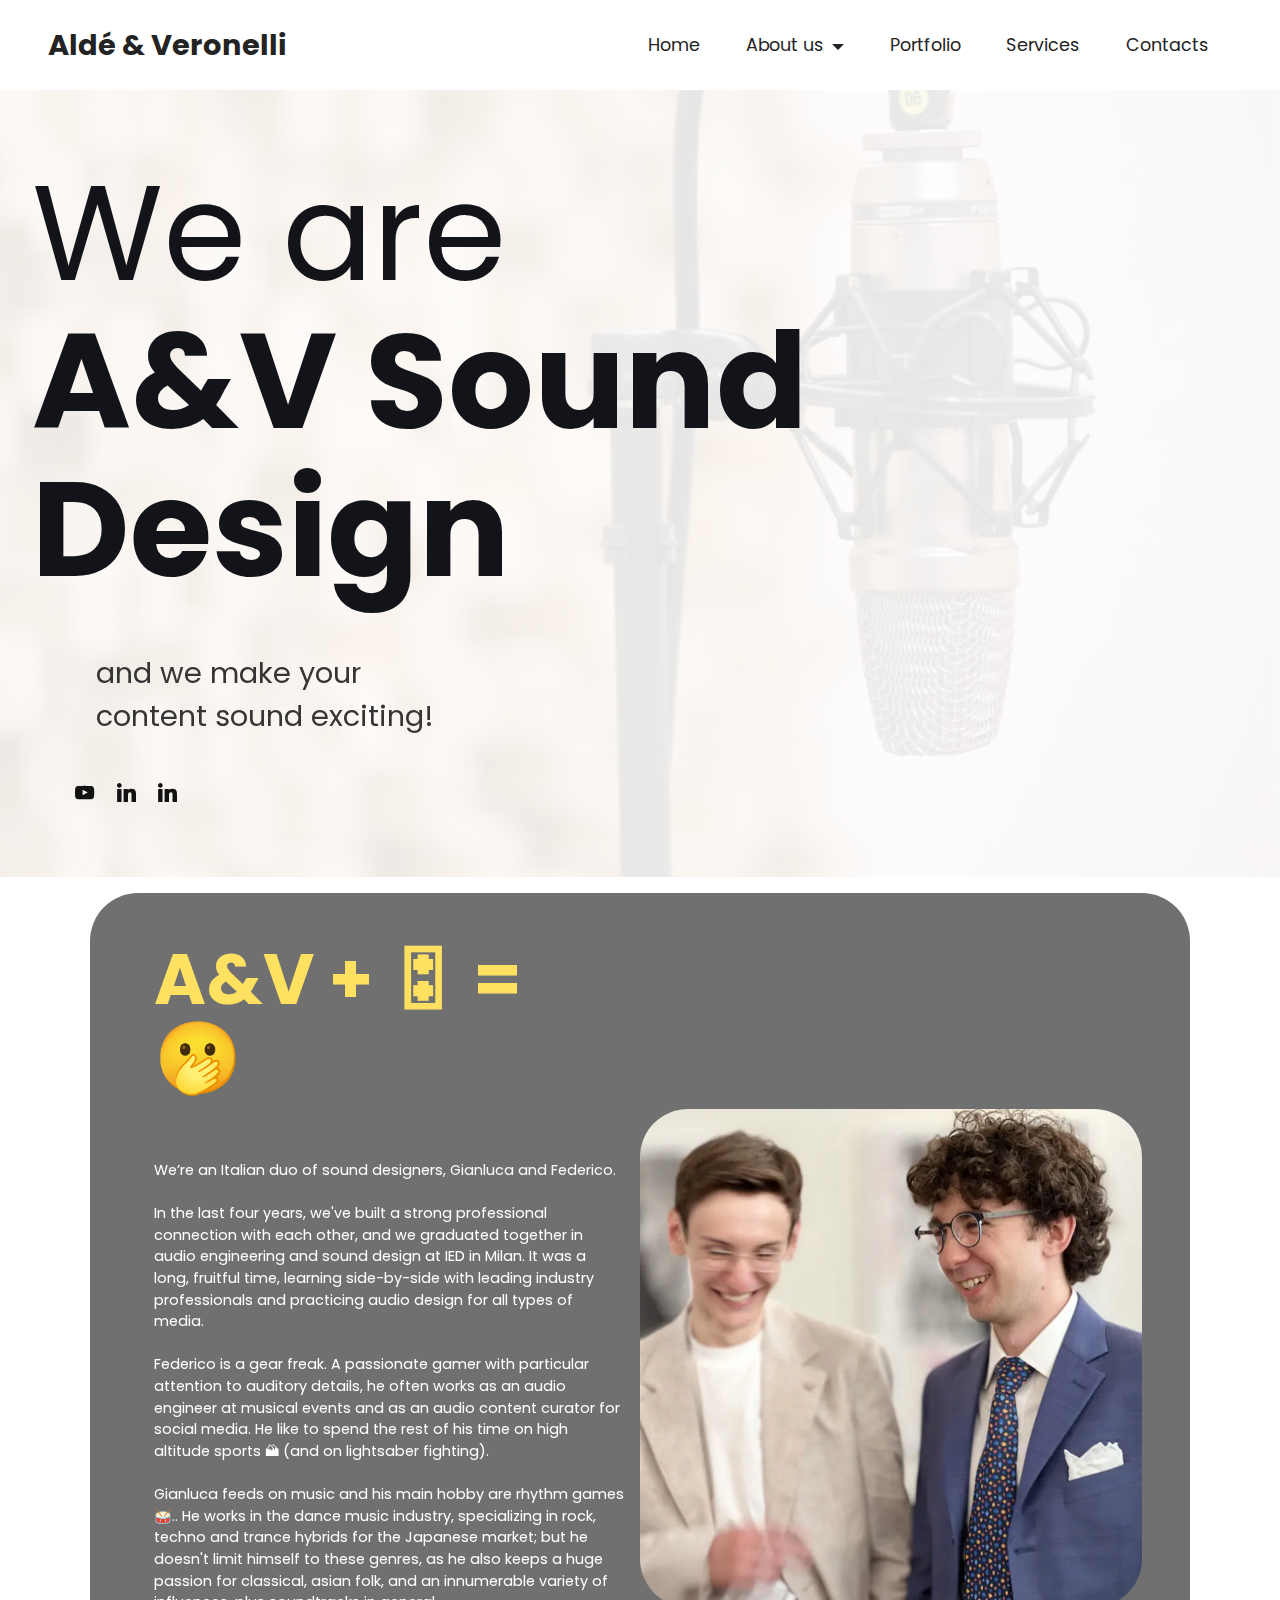
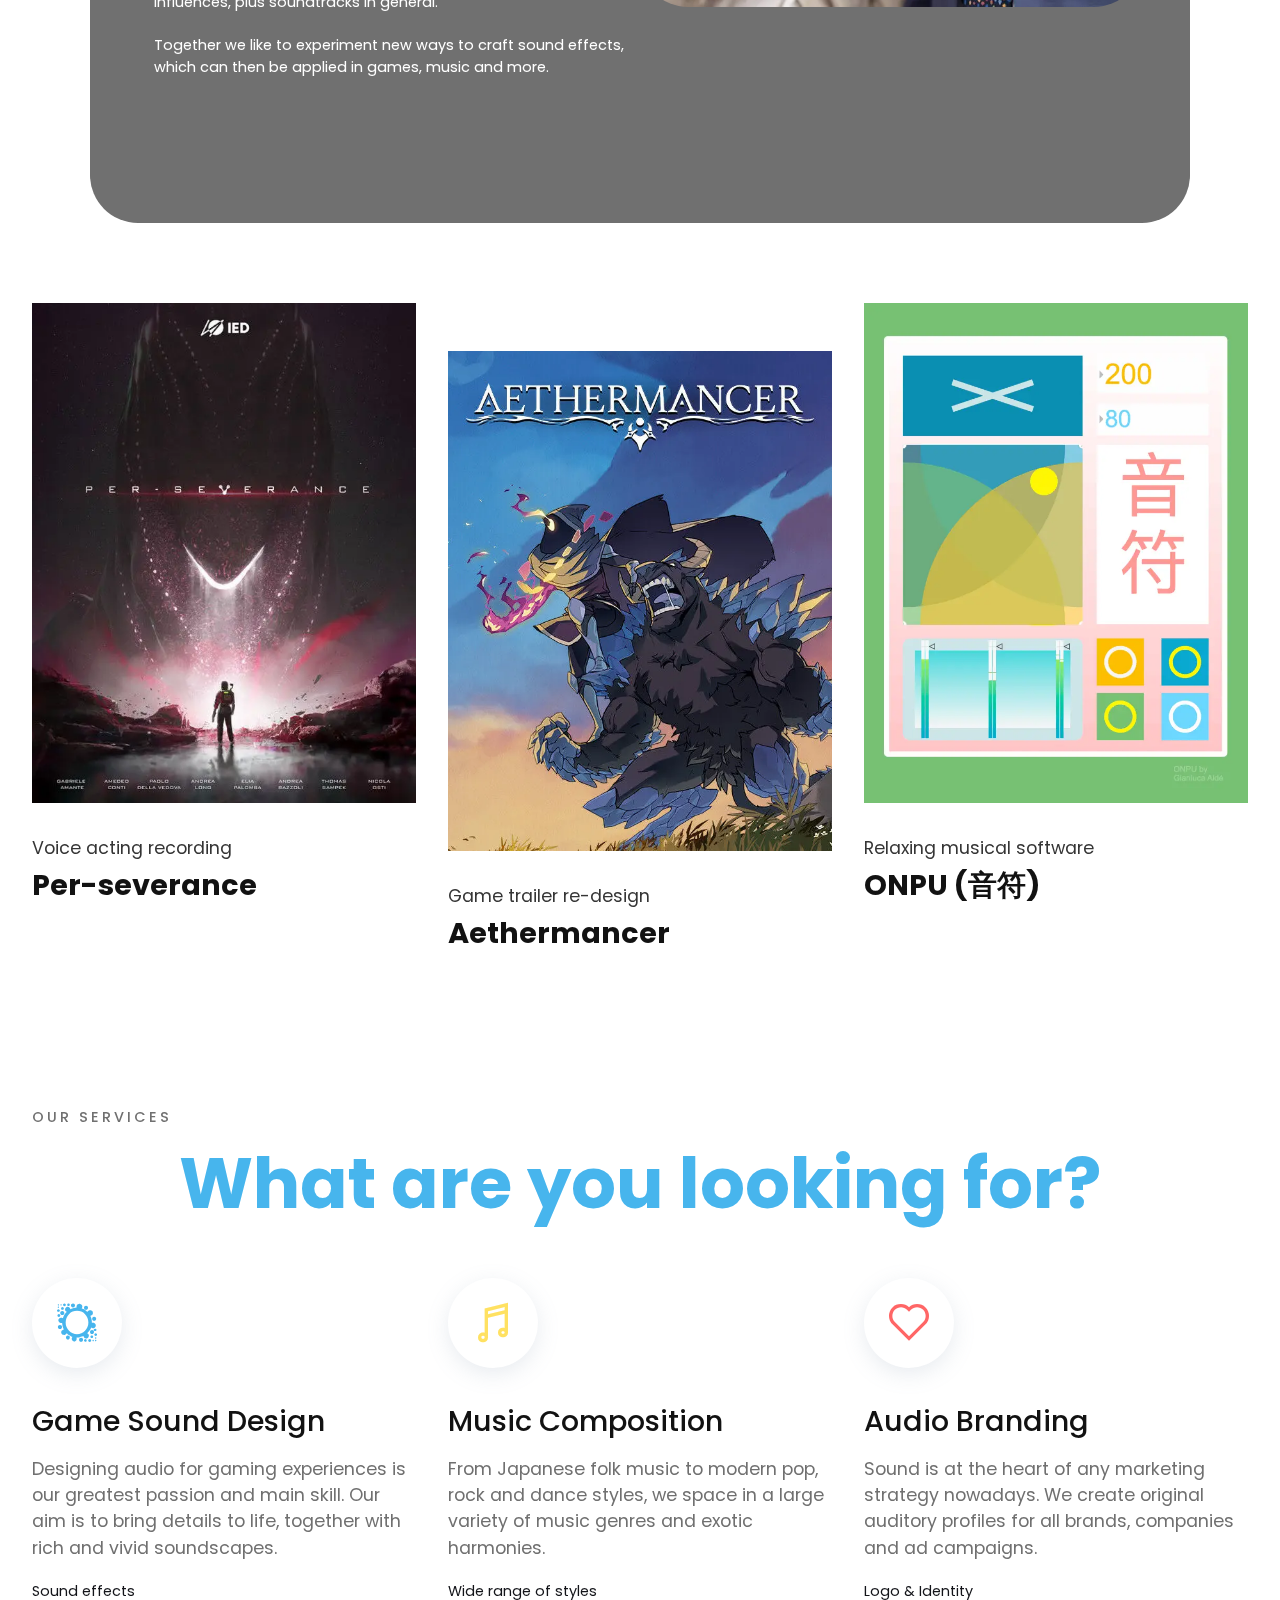
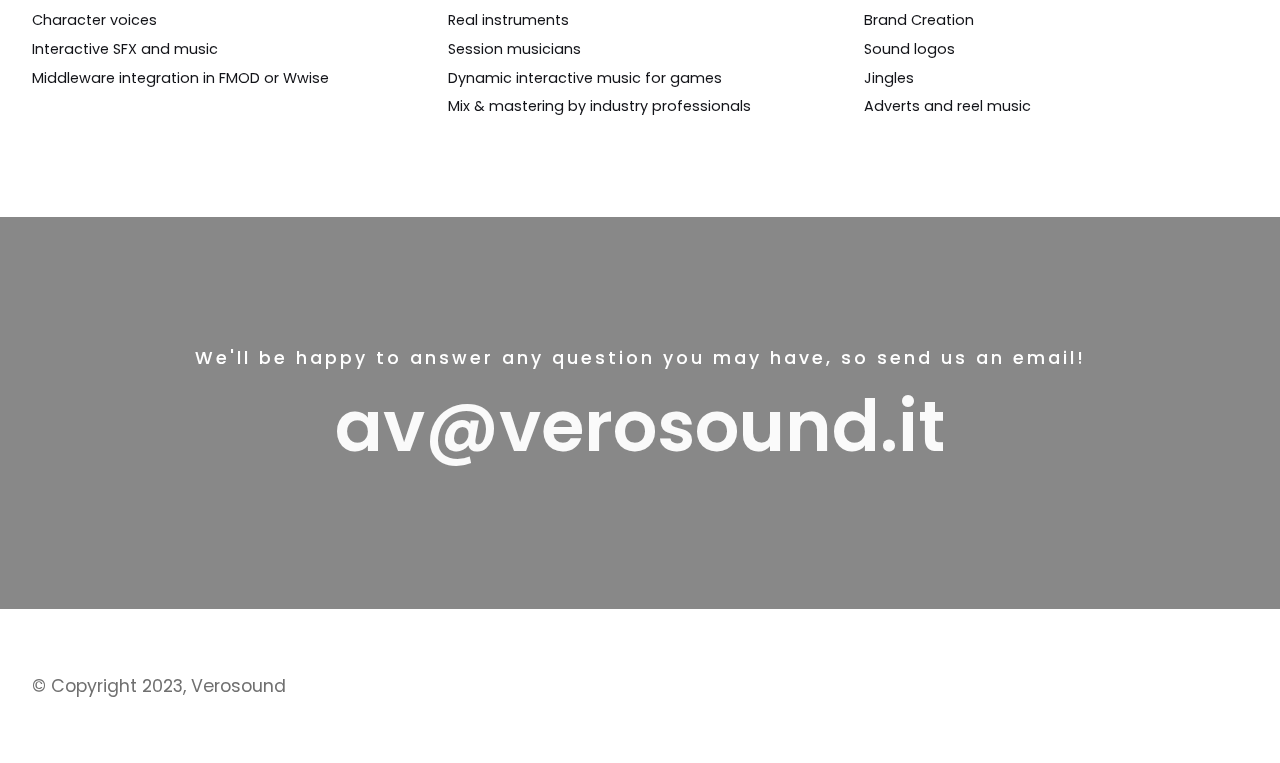
==== index.html @ 5ed1a270 "upd" ====
<!DOCTYPE html>
<html  >
<head>
  
  <meta charset="UTF-8">
  <meta http-equiv="X-UA-Compatible" content="IE=edge">
  
  <meta name="viewport" content="width=device-width, initial-scale=1, minimum-scale=1">
  <link rel="shortcut icon" href="assets/images/logo-128x128-1.png" type="image/x-icon">
  <meta name="description" content="">
  
  
  <title>Sound Design by Aldé & Veronelli</title>
  <link rel="stylesheet" href="assets/web/assets/mobirise-icons2/mobirise2.css">
  <link rel="stylesheet" href="assets/tether/tether.min.css">
  <link rel="stylesheet" href="assets/bootstrap/css/bootstrap.min.css">
  <link rel="stylesheet" href="assets/bootstrap/css/bootstrap-grid.min.css">
  <link rel="stylesheet" href="assets/bootstrap/css/bootstrap-reboot.min.css">
  <link rel="stylesheet" href="assets/popup-overlay-plugin/style.css">
  <link rel="stylesheet" href="assets/dropdown/css/style.css">
  <link rel="stylesheet" href="assets/socicon/css/styles.css">
  <link rel="stylesheet" href="assets/theme/css/style.css">
  <link rel="preload" href="https://fonts.googleapis.com/css?family=Poppins:100,100i,200,200i,300,300i,400,400i,500,500i,600,600i,700,700i,800,800i,900,900i&display=swap" as="style" onload="this.onload=null;this.rel='stylesheet'">
  <noscript><link rel="stylesheet" href="https://fonts.googleapis.com/css?family=Poppins:100,100i,200,200i,300,300i,400,400i,500,500i,600,600i,700,700i,800,800i,900,900i&display=swap"></noscript>
  <link rel="preload" as="style" href="assets/mobirise/css/mbr-additional.css"><link rel="stylesheet" href="assets/mobirise/css/mbr-additional.css" type="text/css">

  
  
  
</head>
<body>
  
  <section class="menu menu1 cid-s8WN7NjDdJ" once="menu" id="menu1-0">
    

    <nav class="navbar navbar-dropdown navbar-fixed-top navbar-expand-lg">
        <div class="container-fluid">
            <div class="navbar-brand">
                
                <span class="navbar-caption-wrap"><a class="navbar-caption text-black display-5" href="#">Aldé &amp; Veronelli</a></span>
            </div>
            <button class="navbar-toggler" type="button" data-toggle="collapse" data-target="#navbarSupportedContent" aria-controls="navbarNavAltMarkup" aria-expanded="false" aria-label="Toggle navigation">
                <div class="hamburger">
                    <span></span>
                    <span></span>
                    <span></span>
                    <span></span>
                </div>
            </button>
            <div class="collapse navbar-collapse" id="navbarSupportedContent">
                <ul class="navbar-nav nav-dropdown nav-right" data-app-modern-menu="true"><li class="nav-item"><a class="nav-link link text-black display-4" href="#" aria-expanded="false">
                            Home</a></li>
                    <li class="nav-item dropdown"><a class="nav-link link dropdown-toggle text-black display-4" href="#" aria-expanded="true" data-toggle="dropdown-submenu">About us</a><div class="dropdown-menu"><a class="dropdown-item text-black display-4" href="index.html#people02-2" aria-expanded="false">Presentation</a><a class="dropdown-item text-black display-4" href="page1.html#features03-f" aria-expanded="false" target="_blank">Curricula</a></div></li><li class="nav-item"><a class="nav-link link text-black display-4" href="index.html#features010-d">
                            Portfolio</a></li><li class="nav-item"><a class="nav-link link text-black display-4" href="index.html#features08-1" aria-expanded="false">Services</a></li>
                    
                    
                    
                    <li class="nav-item"><a class="nav-link link text-black display-4" href="index.html#contacts02-6">Contacts</a>
                    </li></ul>
                
                
            </div>
        </div>
    </nav>
</section>

<section class="header1 cid-s8WN8WYLOz mbr-parallax-background" id="header01-1">
    
    <div class="mbr-overlay" style="opacity: 0.9; background-color: rgb(255, 255, 255);"></div>
    <div class="align-center container">
        <div class="row">
            <div class="col-12 col-md-12 col-lg-12">
                
                <h1 class="mbr-section-title align-left mbr-fonts-style mb-5 display-1">We are<br><strong>A&amp;V Sound Design</strong></h1>
                <p class="mbr-text align-left mbr-fonts-style pb-5 display-5">and we make your content sound exciting!<br><br></p>
                
            </div>
        </div>
    </div>
    <div class="icons-wrapper">
        <div class="icon-wrapper">
            <a href="https://www.youtube.com/channel/UCeI9VwKmaohar0R004PnNmA" target="_blank"><span class="mbr-iconfont socicon-youtube socicon"></span></a>
        </div>
        <div class="icon-wrapper">
            <a href="https://www.linkedin.com/in/gianluca-ald%C3%A9-9b8070211/" target="_blank"><span class="mbr-iconfont socicon-linkedin socicon"></span></a>
        </div>
        <div class="icon-wrapper">
            <a href="https://www.linkedin.com/in/federico-veronelli-8460b1262" target="_blank"><span class="mbr-iconfont socicon-linkedin socicon"></span></a>
        </div>
        
        
    </div>
</section>

<section data-bs-version="5.1" class="beatm5 people2 cid-tQtPwz5YNm" id="people02-2">

    

    
    

    <div class="container">
        <div class="row justify-content-center">

            <div class="col-12 col-md-12 col-lg-6">
                <div class="text-wrapper align-left">
                    <h1 class="mbr-section-title mbr-fonts-style mb-5 pb-3 display-2"><strong>A&amp;V + 🎛 = 🫢&nbsp;</strong></h1>
                    <p class="mbr-text mbr-fonts-style pb-5 mb-5 display-7">We’re an Italian duo of sound designers, <a href="page1.html#features03-f" class="text-white" target="_blank" style="font-weight: normal;">Gianluca and Federico</a>.&nbsp;<br><br>In the last four years, we've built a strong professional connection with each other, and we graduated together in audio engineering and sound design at IED in Milan. It was a long, fruitful time, learning side-by-side with leading industry professionals and practicing audio design for all types of media.<br><br>Federico is a gear freak. A passionate gamer with particular attention to auditory details, he often works as an audio engineer at musical events and as an audio content curator for social media. He like to spend the rest of his time on&nbsp;high altitude sports 🏔 (and on lightsaber fighting).&nbsp;<br><br>Gianluca feeds on music and his main hobby are rhythm games 🥁.. He works in the dance music industry, specializing in rock, techno and trance hybrids for the Japanese market; but he doesn't limit himself to these genres, as he also keeps a huge passion for classical, asian folk, and an innumerable variety of influences, plus soundtracks in general.<br><br>Together we like to experiment new ways to craft sound effects, which can then be applied in games, music and more.</p>
                    
                </div>
            </div>
            <div class="col-12 col-md-12 col-lg-6 p-0 image-wrapper">
                <img class="w-100" src="assets/images/358e226b774f42e9-photo-full-1004x753.webp" alt="">
            </div>
        </div>
    </div>
</section>

<section class="features10 cid-s8XgpbhZNg" id="features010-d">
    

    
    <div class="container">
        <div class="row justify-content-center">
            <div class="col-sm-6 col-lg-4">
                <div class="card-wrap">
                    <div class="image-wrap">
                        <img src="assets/images/1694013536334-576x720.webp" alt="">
                    </div>
                    <div class="content-wrap">
                        <h5 class="mbr-section-title card-title mbr-fonts-style align-left display-4">Voice acting recording</h5>
                        <h6 class="mbr-role mbr-fonts-style align-left mb-2 display-5"><strong>Per-severance</strong></h6>
                        
                    </div>
                </div>
            </div>
            <div class="col-sm-6 col-lg-4">
                <div class="card-wrap card2">
                    <div class="image-wrap">
                        <a href="#" data-toggle="modal" data-bs-toggle="modal" data-target="#mbr-popup-0" data-bs-target="#mbr-popup-0"><img src="assets/images/aethermancer-8225-1678393805-600x900.webp" alt=""></a>
                    </div>
                    <div class="content-wrap">
                        <h5 class="mbr-section-title card-title mbr-fonts-style align-left display-4">
                            Game trailer re-design</h5>
                        <h6 class="mbr-role mbr-fonts-style align-left mb-2 display-5"><strong>Aethermancer</strong></h6>
                        
                    </div>
                </div>
            </div>
            <div class="col-sm-6 col-lg-4">
                <div class="card-wrap">
                    <div class="image-wrap">
                        <a href="#" data-toggle="modal" data-bs-toggle="modal" data-target="#mbr-popup-9" data-bs-target="#mbr-popup-9"><img src="assets/images/onpu-screenshot-739x956.webp" alt=""></a>
                    </div>
                    <div class="content-wrap">
                        <h5 class="mbr-section-title card-title mbr-fonts-style align-left display-4">
                            Relaxing musical software</h5>
                        <h6 class="mbr-role mbr-fonts-style align-left mb-2 display-5"><strong>ONPU (音符)</strong></h6>
                        
                    </div>
                </div>
            </div>
        </div>
    </div>
</section>

<div class="modal mbr-popup cid-tQpdlfU0ix fade" tabindex="-1" role="dialog" data-overlay-color="#000000" data-overlay-opacity="0.3" id="mbr-popup-0" aria-hidden="true">
        <div class="modal-dialog modal-lg modal-dialog-centered" role="document">
            <div class="modal-content">
                <div class="container position-static margin-center-pos">
                    <div class="modal-header pb-0">
                        <h5 class="modal-title mbr-fonts-style display-5">Aethermancer (game trailer)</h5>
                        <button type="button" class="close d-flex" data-dismiss="modal" data-bs-dismiss="modal" aria-label="Close">
                            <svg version="1.1" xmlns="http://www.w3.org/2000/svg" width="23" height="23" viewBox="0 0 23 23" fill="currentColor">
                                <path d="M13.4 12l10.3 10.3-1.4 1.4L12 13.4 1.7 23.7.3 22.3 10.6 12 .3 1.7 1.7.3 12 10.6 22.3.3l1.4 1.4L13.4 12z">
                                </path>
                            </svg>
                        </button>
                    </div>

                    <div class="modal-body">
                        <p class="mbr-text mbr-fonts-style display-7">
                            We re-designed the trailer's audio from zero.<br>All the sound effects you hear were created from scratch, by recording, synthesizing, and modeling them to get the most original and precise results.</p>

                        <div>
                            
                            <div class="video-block mbr-figure"><iframe class="mbr-embedded-video" src="https://www.youtube.com/embed/gEHplHhUi0Q?rel=0&amp;amp;&amp;showinfo=0&amp;autoplay=0&amp;loop=0" width="1280" height="720" frameborder="0" allowfullscreen></iframe></div>

                            
                        </div>
                    </div>

                    
                </div>
            </div>
        </div>
    </div>

<div class="modal mbr-popup cid-tRrINYaiI6 fade" tabindex="-1" role="dialog" data-overlay-color="#000000" data-overlay-opacity="0.8" id="mbr-popup-9" aria-hidden="true">
        <div class="modal-dialog modal-lg modal-dialog-centered" role="document">
            <div class="modal-content">
                <div class="container position-static margin-center-pos">
                    <div class="modal-header pb-0">
                        <h5 class="modal-title mbr-fonts-style display-5">ONPU</h5>
                        <button type="button" class="close d-flex" data-dismiss="modal" data-bs-dismiss="modal" aria-label="Close">
                            <svg version="1.1" xmlns="http://www.w3.org/2000/svg" width="23" height="23" viewBox="0 0 23 23" fill="currentColor">
                                <path d="M13.4 12l10.3 10.3-1.4 1.4L12 13.4 1.7 23.7.3 22.3 10.6 12 .3 1.7 1.7.3 12 10.6 22.3.3l1.4 1.4L13.4 12z">
                                </path>
                            </svg>
                        </button>
                    </div>

                    <div class="modal-body">
                        <p class="mbr-text mbr-fonts-style display-7">
                            A source of endless relaxation, which we designed in Max MSP.<br>The video gives you a short presentation of it.</p>

                        <div>
                            
                            <div class="video-block mbr-figure"><iframe class="mbr-embedded-video" src="https://www.youtube.com/embed/bjca8TzsRjs?rel=0&amp;amp;&amp;showinfo=0&amp;autoplay=0&amp;loop=0" width="1280" height="720" frameborder="0" allowfullscreen></iframe></div>

                            
                        </div>
                    </div>

                    
                </div>
            </div>
        </div>
    </div>

<section class="features8 cid-tQpmxONUe0" id="features08-1">
    
    


    
    <div class="container">
        <div class="row justify-content-center">
            <div class="col-12 pb-5">
                <h5 class="mbr-section-subtitle mbr-fonts-style align-left mb-3 display-7">OUR SERVICES</h5>

                <h3 class="mbr-section-title mbr-fonts-style align-left display-2"><strong>What are you looking for?</strong></h3>

            </div>
            <div class="card col-12 col-md-6 col-lg-4 md-pb">
                <div class="card-wrapper">
                    <div class="card-box align-left">
                        <div class="icon-wrap">
                            <span class="mbr-iconfont socicon-gamewisp socicon" style="color: rgb(71, 181, 237); fill: rgb(71, 181, 237);"></span>
                        </div>
                        <h5 class="card-title mbr-semibold mbr-fonts-style display-5">Game Sound Design</h5>
                        <p class="card-text mbr-fonts-style display-4">Designing audio for gaming experiences is our greatest passion and main skill. Our aim is to bring details to life, together with rich and vivid soundscapes.<br></p>

                        <p class="list mbr-fonts-style display-7">Sound effects<br>Character voices<br>Interactive SFX and music<br>Middleware integration in FMOD or Wwise<br><br></p>

                    </div>
                </div>
            </div>
            <div class="card col-12 col-md-6 col-lg-4 md-pb">
                <div class="card-wrapper">
                    <div class="card-box align-left">
                        <div class="icon-wrap">
                            <span class="mbr-iconfont mobi-mbri-music mobi-mbri" style="color: rgb(255, 225, 97); fill: rgb(255, 225, 97);"></span>
                        </div>
                        <h5 class="card-title mbr-semibold mbr-fonts-style display-5">Music Composition</h5>
                        <p class="card-text mbr-fonts-style display-4">From Japanese folk music to modern pop, rock and dance styles, we space in a large variety of music genres and exotic harmonies.</p>

                        <p class="list mbr-fonts-style display-7">Wide range of styles<br>Real instruments<br>Session musicians<br>Dynamic interactive music for games<br>Mix &amp; mastering by industry professionals</p>

                    </div>
                </div>
            </div>
            <div class="card col-12 col-md-6 col-lg-4 md-pb">
                <div class="card-wrapper">
                    <div class="card-box align-left">
                        <div class="icon-wrap">
                            <span class="mbr-iconfont mobi-mbri-hearth mobi-mbri" style="color: rgb(255, 102, 102); fill: rgb(255, 102, 102);"></span>
                        </div>
                        <h5 class="card-title mbr-semibold mbr-fonts-style display-5">Audio Branding</h5>
                        <p class="card-text mbr-fonts-style display-4">Sound is at the heart of any marketing strategy nowadays. We create original auditory profiles for all brands, companies and ad campaigns.</p>

                        <p class="list mbr-fonts-style display-7">Logo &amp; Identity
                            <br>Brand Creation
                            <br>Sound logos<br>Jingles<br>Adverts and reel music</p>

                    </div>
                </div>
            </div>

        </div>
    </div>
</section>

<section class="contacts1 cid-tRUOq4QtuZ mbr-parallax-background" id="contacts01-i">
    
    

    <div class="mbr-overlay" style="opacity: 0.5; background-color: rgb(18, 18, 18);"></div>
    <div class="align-center container">
        <div class="row justify-content-center">
            <div class="col-12 col-md-12 col-lg-10">
                <h2 class="mbr-section-subtitle align-left mbr-fonts-style mb-3 display-4">We'll be happy to answer any question you may have, so send us an email!</h2>
                <h1 class="mbr-section-title align-left mbr-fonts-style mb-4 display-2"><strong><a href="mailto:av@verosound.it" class="text-white">av@verosound.it</a></strong></h1>
                
                
            </div>
        </div>
    </div>
</section>

<section class="footer1 cid-s8XeTELmcE" once="footers" id="footer02-9">
    
    
    <div class="container">
        <div class="media-container-row align-center mbr-white">
            <div class="row row-copirayt">
                <p class="mbr-text mb-0 mbr-fonts-style mbr-white align-left display-4">
                    © Copyright 2023, Verosound</p>
            </div>
        </div>
    </div>
</section>


<script src="assets/web/assets/jquery/jquery.min.js"></script>
  <script src="assets/popper/popper.min.js"></script>
  <script src="assets/tether/tether.min.js"></script>
  <script src="assets/bootstrap/js/bootstrap.min.js"></script>
  <script src="assets/smoothscroll/smooth-scroll.js"></script>
  <script src="assets/dropdown/js/nav-dropdown.js"></script>
  <script src="assets/dropdown/js/navbar-dropdown.js"></script>
  <script src="assets/touchswipe/jquery.touch-swipe.min.js"></script>
  <script src="assets/parallax/jarallax.min.js"></script>
  <script src="assets/popup-plugin/script.js"></script>
  <script src="assets/popup-video-plugin/script.js"></script>
  <script src="assets/popup-overlay-plugin/script.js"></script>
  <script src="assets/theme/js/script.js"></script>
  <script src="assets/formoid/formoid.min.js"></script>
  
  
  
</body>
</html>
---- assets/web/assets/mobirise-icons2/mobirise2.css ----
@font-face {
  font-family: 'Moririse2';
  font-display: swap;
  src:  url('mobirise2.eot?f2bix4');
  src:  url('mobirise2.eot?f2bix4#iefix') format('embedded-opentype'),
    url('mobirise2.ttf?f2bix4') format('truetype'),
    url('mobirise2.woff?f2bix4') format('woff'),
    url('mobirise2.svg?f2bix4#mobirise2') format('svg');
  font-weight: normal;
  font-style: normal;
}

[class^="mobi-"], [class*=" mobi-"] {
  /* use !important to prevent issues with browser extensions that change fonts */
  font-family: 'Moririse2' !important;
  speak: none;
  font-style: normal;
  font-weight: normal;
  font-variant: normal;
  text-transform: none;
  line-height: 1;

  /* Better Font Rendering =========== */
  -webkit-font-smoothing: antialiased;
  -moz-osx-font-smoothing: grayscale;
}

.mobi-mbri-add-submenu:before {
  content: "\e900";
}
.mobi-mbri-alert:before {
  content: "\e901";
}
.mobi-mbri-align-center:before {
  content: "\e902";
}
.mobi-mbri-align-justify:before {
  content: "\e903";
}
.mobi-mbri-align-left:before {
  content: "\e904";
}
.mobi-mbri-align-right:before {
  content: "\e905";
}
.mobi-mbri-android:before {
  content: "\e906";
}
.mobi-mbri-apple:before {
  content: "\e907";
}
.mobi-mbri-arrow-down:before {
  content: "\e908";
}
.mobi-mbri-arrow-next:before {
  content: "\e909";
}
.mobi-mbri-arrow-prev:before {
  content: "\e90a";
}
.mobi-mbri-arrow-up:before {
  content: "\e90b";
}
.mobi-mbri-bold:before {
  content: "\e90c";
}
.mobi-mbri-bookmark:before {
  content: "\e90d";
}
.mobi-mbri-bootstrap:before {
  content: "\e90e";
}
.mobi-mbri-briefcase:before {
  content: "\e90f";
}
.mobi-mbri-browse:before {
  content: "\e910";
}
.mobi-mbri-bulleted-list:before {
  content: "\e911";
}
.mobi-mbri-calendar:before {
  content: "\e912";
}
.mobi-mbri-camera:before {
  content: "\e913";
}
.mobi-mbri-cart-add:before {
  content: "\e914";
}
.mobi-mbri-cart-full:before {
  content: "\e915";
}
.mobi-mbri-cash:before {
  content: "\e916";
}
.mobi-mbri-change-style:before {
  content: "\e917";
}
.mobi-mbri-chat:before {
  content: "\e918";
}
.mobi-mbri-clock:before {
  content: "\e919";
}
.mobi-mbri-close:before {
  content: "\e91a";
}
.mobi-mbri-cloud:before {
  content: "\e91b";
}
.mobi-mbri-code:before {
  content: "\e91c";
}
.mobi-mbri-contact-form:before {
  content: "\e91d";
}
.mobi-mbri-credit-card:before {
  content: "\e91e";
}
.mobi-mbri-cursor-click:before {
  content: "\e91f";
}
.mobi-mbri-cust-feedback:before {
  content: "\e920";
}
.mobi-mbri-database:before {
  content: "\e921";
}
.mobi-mbri-delivery:before {
  content: "\e922";
}
.mobi-mbri-desktop:before {
  content: "\e923";
}
.mobi-mbri-devices:before {
  content: "\e924";
}
.mobi-mbri-down:before {
  content: "\e925";
}
.mobi-mbri-download-2:before {
  content: "\e926";
}
.mobi-mbri-download:before {
  content: "\e927";
}
.mobi-mbri-drag-n-drop-2:before {
  content: "\e928";
}
.mobi-mbri-drag-n-drop:before {
  content: "\e929";
}
.mobi-mbri-edit-2:before {
  content: "\e92a";
}
.mobi-mbri-edit:before {
  content: "\e92b";
}
.mobi-mbri-error:before {
  content: "\e92c";
}
.mobi-mbri-extension:before {
  content: "\e92d";
}
.mobi-mbri-features:before {
  content: "\e92e";
}
.mobi-mbri-file:before {
  content: "\e92f";
}
.mobi-mbri-flag:before {
  content: "\e930";
}
.mobi-mbri-folder:before {
  content: "\e931";
}
.mobi-mbri-gift:before {
  content: "\e932";
}
.mobi-mbri-github:before {
  content: "\e933";
}
.mobi-mbri-globe-2:before {
  content: "\e934";
}
.mobi-mbri-globe:before {
  content: "\e935";
}
.mobi-mbri-growing-chart:before {
  content: "\e936";
}
.mobi-mbri-hearth:before {
  content: "\e937";
}
.mobi-mbri-help:before {
  content: "\e938";
}
.mobi-mbri-home:before {
  content: "\e939";
}
.mobi-mbri-hot-cup:before {
  content: "\e93a";
}
.mobi-mbri-idea:before {
  content: "\e93b";
}
.mobi-mbri-image-gallery:before {
  content: "\e93c";
}
.mobi-mbri-image-slider:before {
  content: "\e93d";
}
.mobi-mbri-info:before {
  content: "\e93e";
}
.mobi-mbri-italic:before {
  content: "\e93f";
}
.mobi-mbri-key:before {
  content: "\e940";
}
.mobi-mbri-laptop:before {
  content: "\e941";
}
.mobi-mbri-layers:before {
  content: "\e942";
}
.mobi-mbri-left-right:before {
  content: "\e943";
}
.mobi-mbri-left:before {
  content: "\e944";
}
.mobi-mbri-letter:before {
  content: "\e945";
}
.mobi-mbri-like:before {
  content: "\e946";
}
.mobi-mbri-link:before {
  content: "\e947";
}
.mobi-mbri-lock:before {
  content: "\e948";
}
.mobi-mbri-login:before {
  content: "\e949";
}
.mobi-mbri-logout:before {
  content: "\e94a";
}
.mobi-mbri-magic-stick:before {
  content: "\e94b";
}
.mobi-mbri-map-pin:before {
  content: "\e94c";
}
.mobi-mbri-menu:before {
  content: "\e94d";
}
.mobi-mbri-mobile-2:before {
  content: "\e94e";
}
.mobi-mbri-mobile-horizontal:before {
  content: "\e94f";
}
.mobi-mbri-mobile:before {
  content: "\e950";
}
.mobi-mbri-mobirise:before {
  content: "\e951";
}
.mobi-mbri-more-horizontal:before {
  content: "\e952";
}
.mobi-mbri-more-vertical:before {
  content: "\e953";
}
.mobi-mbri-music:before {
  content: "\e954";
}
.mobi-mbri-new-file:before {
  content: "\e955";
}
.mobi-mbri-numbered-list:before {
  content: "\e956";
}
.mobi-mbri-opened-folder:before {
  content: "\e957";
}
.mobi-mbri-pages:before {
  content: "\e958";
}
.mobi-mbri-paper-plane:before {
  content: "\e959";
}
.mobi-mbri-paperclip:before {
  content: "\e95a";
}
.mobi-mbri-phone:before {
  content: "\e95b";
}
.mobi-mbri-photo:before {
  content: "\e95c";
}
.mobi-mbri-photos:before {
  content: "\e95d";
}
.mobi-mbri-pin:before {
  content: "\e95e";
}
.mobi-mbri-play:before {
  content: "\e95f";
}
.mobi-mbri-plus:before {
  content: "\e960";
}
.mobi-mbri-preview:before {
  content: "\e961";
}
.mobi-mbri-print:before {
  content: "\e962";
}
.mobi-mbri-protect:before {
  content: "\e963";
}
.mobi-mbri-question:before {
  content: "\e964";
}
.mobi-mbri-quote-left:before {
  content: "\e965";
}
.mobi-mbri-quote-right:before {
  content: "\e966";
}
.mobi-mbri-redo:before {
  content: "\e967";
}
.mobi-mbri-refresh:before {
  content: "\e968";
}
.mobi-mbri-responsive-2:before {
  content: "\e969";
}
.mobi-mbri-responsive:before {
  content: "\e96a";
}
.mobi-mbri-right:before {
  content: "\e96b";
}
.mobi-mbri-rocket:before {
  content: "\e96c";
}
.mobi-mbri-sad-face:before {
  content: "\e96d";
}
.mobi-mbri-sale:before {
  content: "\e96e";
}
.mobi-mbri-save:before {
  content: "\e96f";
}
.mobi-mbri-search:before {
  content: "\e970";
}
.mobi-mbri-setting-2:before {
  content: "\e971";
}
.mobi-mbri-setting-3:before {
  content: "\e972";
}
.mobi-mbri-setting:before {
  content: "\e973";
}
.mobi-mbri-share:before {
  content: "\e974";
}
.mobi-mbri-shopping-bag:before {
  content: "\e975";
}
.mobi-mbri-shopping-basket:before {
  content: "\e976";
}
.mobi-mbri-shopping-cart:before {
  content: "\e977";
}
.mobi-mbri-sites:before {
  content: "\e978";
}
.mobi-mbri-smile-face:before {
  content: "\e979";
}
.mobi-mbri-speed:before {
  content: "\e97a";
}
.mobi-mbri-star:before {
  content: "\e97b";
}
.mobi-mbri-success:before {
  content: "\e97c";
}
.mobi-mbri-sun:before {
  content: "\e97d";
}
.mobi-mbri-sun2:before {
  content: "\e97e";
}
.mobi-mbri-tablet-vertical:before {
  content: "\e97f";
}
.mobi-mbri-tablet:before {
  content: "\e980";
}
.mobi-mbri-target:before {
  content: "\e981";
}
.mobi-mbri-timer:before {
  content: "\e982";
}
.mobi-mbri-to-ftp:before {
  content: "\e983";
}
.mobi-mbri-to-local-drive:before {
  content: "\e984";
}
.mobi-mbri-touch-swipe:before {
  content: "\e985";
}
.mobi-mbri-touch:before {
  content: "\e986";
}
.mobi-mbri-trash:before {
  content: "\e987";
}
.mobi-mbri-underline:before {
  content: "\e988";
}
.mobi-mbri-undo:before {
  content: "\e989";
}
.mobi-mbri-unlink:before {
  content: "\e98a";
}
.mobi-mbri-unlock:before {
  content: "\e98b";
}
.mobi-mbri-up-down:before {
  content: "\e98c";
}
.mobi-mbri-up:before {
  content: "\e98d";
}
.mobi-mbri-update:before {
  content: "\e98e";
}
.mobi-mbri-upload-2:before {
  content: "\e98f";
}
.mobi-mbri-upload:before {
  content: "\e990";
}
.mobi-mbri-user-2:before {
  content: "\e991";
}
.mobi-mbri-user:before {
  content: "\e992";
}
.mobi-mbri-users:before {
  content: "\e993";
}
.mobi-mbri-video-play:before {
  content: "\e994";
}
.mobi-mbri-video:before {
  content: "\e995";
}
.mobi-mbri-watch:before {
  content: "\e996";
}
.mobi-mbri-website-theme-2:before {
  content: "\e997";
}
.mobi-mbri-website-theme:before {
  content: "\e998";
}
.mobi-mbri-wifi:before {
  content: "\e999";
}
.mobi-mbri-windows:before {
  content: "\e99a";
}
.mobi-mbri-zoom-in:before {
  content: "\e99b";
}
.mobi-mbri-zoom-out:before {
  content: "\e99c";
}
---- assets/popup-overlay-plugin/style.css ----
html.is-builder .modal-backdrop.show {
    display: none !important;
}
---- assets/dropdown/css/style.css ----
.navbar-dropdown {
  left: 0;
  padding: 0;
  position: absolute;
  right: 0;
  top: 0;
  transition: all 0.45s ease;
  z-index: 1030;
  background: #282828; }
  .navbar-dropdown .navbar-logo {
    margin-right: 0.8rem;
    transition: margin 0.3s ease-in-out;
    vertical-align: middle; }
    .navbar-dropdown .navbar-logo img {
      height: 3.125rem;
      transition: all 0.3s ease-in-out; }
    .navbar-dropdown .navbar-logo.mbr-iconfont {
      font-size: 3.125rem;
      line-height: 3.125rem; }
  .navbar-dropdown .navbar-caption {
    font-weight: 700;
    white-space: normal;
    vertical-align: -4px;
    line-height: 3.125rem !important; }
    .navbar-dropdown .navbar-caption, .navbar-dropdown .navbar-caption:hover {
      color: inherit;
      text-decoration: none; }
  .navbar-dropdown .mbr-iconfont + .navbar-caption {
    vertical-align: -1px; }
  .navbar-dropdown.navbar-fixed-top {
    position: fixed; }
  .navbar-dropdown .navbar-brand span {
    vertical-align: -4px; }
  .navbar-dropdown.bg-color.transparent {
    background: none; }
  .navbar-dropdown.navbar-short .navbar-brand {
    padding: 0.625rem 0; }
    .navbar-dropdown.navbar-short .navbar-brand span {
      vertical-align: -1px; }
  .navbar-dropdown.navbar-short .navbar-caption {
    line-height: 2.375rem !important;
    vertical-align: -2px; }
  .navbar-dropdown.navbar-short .navbar-logo {
    margin-right: 0.5rem; }
    .navbar-dropdown.navbar-short .navbar-logo img {
      height: 2.375rem; }
    .navbar-dropdown.navbar-short .navbar-logo.mbr-iconfont {
      font-size: 2.375rem;
      line-height: 2.375rem; }
  .navbar-dropdown.navbar-short .mbr-table-cell {
    height: 3.625rem; }
  .navbar-dropdown .navbar-close {
    left: 0.6875rem;
    position: fixed;
    top: 0.75rem;
    z-index: 1000; }
  .navbar-dropdown .hamburger-icon {
    content: "";
    display: inline-block;
    vertical-align: middle;
    width: 16px;
    -webkit-box-shadow: 0 -6px 0 1px #282828,0 0 0 1px #282828,0 6px 0 1px #282828;
    -moz-box-shadow: 0 -6px 0 1px #282828,0 0 0 1px #282828,0 6px 0 1px #282828;
    box-shadow: 0 -6px 0 1px #282828,0 0 0 1px #282828,0 6px 0 1px #282828; }

.dropdown-menu .dropdown-toggle[data-toggle="dropdown-submenu"]::after {
  border-bottom: 0.35em solid transparent;
  border-left: 0.35em solid;
  border-right: 0;
  border-top: 0.35em solid transparent;
  margin-left: 0.3rem; }

.dropdown-menu .dropdown-item:focus {
  outline: 0; }

.nav-dropdown {
  font-size: 0.75rem;
  font-weight: 500;
  height: auto !important; }
  .nav-dropdown .nav-btn {
    padding-left: 1rem; }
  .nav-dropdown .link {
    margin: .667em 1.667em;
    font-weight: 500;
    padding: 0;
    transition: color .2s ease-in-out; }
    .nav-dropdown .link.dropdown-toggle {
      margin-right: 2.583em; }
      .nav-dropdown .link.dropdown-toggle::after {
        margin-left: .25rem;
        border-top: 0.35em solid;
        border-right: 0.35em solid transparent;
        border-left: 0.35em solid transparent;
        border-bottom: 0; }
      .nav-dropdown .link.dropdown-toggle[aria-expanded="true"] {
        margin: 0;
        padding: 0.667em 3.263em  0.667em 1.667em; }
  .nav-dropdown .link::after,
  .nav-dropdown .dropdown-item::after {
    color: inherit; }
  .nav-dropdown .btn {
    font-size: 0.75rem;
    font-weight: 700;
    letter-spacing: 0;
    margin-bottom: 0;
    padding-left: 1.25rem;
    padding-right: 1.25rem; }
  .nav-dropdown .dropdown-menu {
    border-radius: 0;
    border: 0;
    left: 0;
    margin: 0;
    padding-bottom: 1.25rem;
    padding-top: 1.25rem;
    position: relative; }
  .nav-dropdown .dropdown-submenu {
    margin-left: 0.125rem;
    top: 0; }
  .nav-dropdown .dropdown-item {
    font-weight: 500;
    line-height: 2;
    padding: 0.3846em 4.615em 0.3846em 1.5385em;
    position: relative;
    transition: color .2s ease-in-out, background-color .2s ease-in-out; }
    .nav-dropdown .dropdown-item::after {
      margin-top: -0.3077em;
      position: absolute;
      right: 1.1538em;
      top: 50%; }
    .nav-dropdown .dropdown-item:focus, .nav-dropdown .dropdown-item:hover {
      background: none; }

@media (max-width: 767px) {
  .nav-dropdown.navbar-toggleable-sm {
    bottom: 0;
    display: none;
    left: 0;
    overflow-x: hidden;
    position: fixed;
    top: 0;
    transform: translateX(-100%);
    -ms-transform: translateX(-100%);
    -webkit-transform: translateX(-100%);
    width: 18.75rem;
    z-index: 999; } }
.nav-dropdown.navbar-toggleable-xl {
  bottom: 0;
  display: none;
  left: 0;
  overflow-x: hidden;
  position: fixed;
  top: 0;
  transform: translateX(-100%);
  -ms-transform: translateX(-100%);
  -webkit-transform: translateX(-100%);
  width: 18.75rem;
  z-index: 999; }

.nav-dropdown-sm {
  display: block !important;
  overflow-x: hidden;
  overflow: auto;
  padding-top: 3.875rem; }
  .nav-dropdown-sm::after {
    content: "";
    display: block;
    height: 3rem;
    width: 100%; }
  .nav-dropdown-sm.collapse.in ~ .navbar-close {
    display: block !important; }
  .nav-dropdown-sm.collapsing, .nav-dropdown-sm.collapse.in {
    transform: translateX(0);
    -ms-transform: translateX(0);
    -webkit-transform: translateX(0);
    transition: all 0.25s ease-out;
    -webkit-transition: all 0.25s ease-out;
    background: #282828; }
  .nav-dropdown-sm.collapsing[aria-expanded="false"] {
    transform: translateX(-100%);
    -ms-transform: translateX(-100%);
    -webkit-transform: translateX(-100%); }
  .nav-dropdown-sm .nav-item {
    display: block;
    margin-left: 0 !important;
    padding-left: 0; }
  .nav-dropdown-sm .link,
  .nav-dropdown-sm .dropdown-item {
    border-top: 1px dotted rgba(255, 255, 255, 0.1);
    font-size: 0.8125rem;
    line-height: 1.6;
    margin: 0 !important;
    padding: 0.875rem 2.4rem 0.875rem 1.5625rem !important;
    position: relative;
    white-space: normal; }
    .nav-dropdown-sm .link:focus, .nav-dropdown-sm .link:hover,
    .nav-dropdown-sm .dropdown-item:focus,
    .nav-dropdown-sm .dropdown-item:hover {
      background: rgba(0, 0, 0, 0.2) !important;
      color: #c0a375; }
  .nav-dropdown-sm .nav-btn {
    position: relative;
    padding: 1.5625rem 1.5625rem 0 1.5625rem; }
    .nav-dropdown-sm .nav-btn::before {
      border-top: 1px dotted rgba(255, 255, 255, 0.1);
      content: "";
      left: 0;
      position: absolute;
      top: 0;
      width: 100%; }
    .nav-dropdown-sm .nav-btn + .nav-btn {
      padding-top: 0.625rem; }
      .nav-dropdown-sm .nav-btn + .nav-btn::before {
        display: none; }
  .nav-dropdown-sm .btn {
    padding: 0.625rem 0; }
  .nav-dropdown-sm .dropdown-toggle[data-toggle="dropdown-submenu"]::after {
    margin-left: .25rem;
    border-top: 0.35em solid;
    border-right: 0.35em solid transparent;
    border-left: 0.35em solid transparent;
    border-bottom: 0; }
  .nav-dropdown-sm .dropdown-toggle[data-toggle="dropdown-submenu"][aria-expanded="true"]::after {
    border-top: 0;
    border-right: 0.35em solid transparent;
    border-left: 0.35em solid transparent;
    border-bottom: 0.35em solid; }
  .nav-dropdown-sm .dropdown-menu {
    margin: 0;
    padding: 0;
    position: relative;
    top: 0;
    left: 0;
    width: 100%;
    border: 0;
    float: none;
    border-radius: 0;
    background: none; }
  .nav-dropdown-sm .dropdown-submenu {
    left: 100%;
    margin-left: 0.125rem;
    margin-top: -1.25rem;
    top: 0; }

.navbar-toggleable-sm .nav-dropdown .dropdown-menu {
  position: absolute; }

.navbar-toggleable-sm .nav-dropdown .dropdown-submenu {
  left: 100%;
  margin-left: 0.125rem;
  margin-top: -1.25rem;
  top: 0; }

.navbar-toggleable-sm.opened .nav-dropdown .dropdown-menu {
  position: relative; }

.navbar-toggleable-sm.opened .nav-dropdown .dropdown-submenu {
  left: 0;
  margin-left: 00rem;
  margin-top: 0rem;
  top: 0; }

.is-builder .nav-dropdown.collapsing {
  transition: none !important; }

/*# sourceMappingURL=style.css.map */
---- assets/socicon/css/styles.css ----
@charset "UTF-8";

@font-face {
  font-family: 'Socicon';
  src:  url('../fonts/socicon.eot');
  src:  url('../fonts/socicon.eot?#iefix') format('embedded-opentype'),
    url('../fonts/socicon.woff2') format('woff2'),
    url('../fonts/socicon.ttf') format('truetype'),
    url('../fonts/socicon.woff') format('woff'),
    url('../fonts/socicon.svg#socicon') format('svg');
  font-weight: normal;
  font-style: normal;
}

[data-icon]:before {
  font-family: "socicon" !important;
  content: attr(data-icon);
  font-style: normal !important;
  font-weight: normal !important;
  font-variant: normal !important;
  text-transform: none !important;
  speak: none;
  line-height: 1;
  -webkit-font-smoothing: antialiased;
  -moz-osx-font-smoothing: grayscale;
}

[class^="socicon-"], [class*=" socicon-"] {
  /* use !important to prevent issues with browser extensions that change fonts */
  font-family: 'Socicon' !important;
  speak: none;
  font-style: normal;
  font-weight: normal;
  font-variant: normal;
  text-transform: none;
  line-height: 1;

  /* Better Font Rendering =========== */
  -webkit-font-smoothing: antialiased;
  -moz-osx-font-smoothing: grayscale;
}

.socicon-eitaa:before {
  content: "\e97c";
}
.socicon-soroush:before {
  content: "\e97d";
}
.socicon-bale:before {
  content: "\e97e";
}
.socicon-zazzle:before {
  content: "\e97b";
}
.socicon-society6:before {
  content: "\e97a";
}
.socicon-redbubble:before {
  content: "\e979";
}
.socicon-avvo:before {
  content: "\e978";
}
.socicon-stitcher:before {
  content: "\e977";
}
.socicon-googlehangouts:before {
  content: "\e974";
}
.socicon-dlive:before {
  content: "\e975";
}
.socicon-vsco:before {
  content: "\e976";
}
.socicon-flipboard:before {
  content: "\e973";
}
.socicon-ubuntu:before {
  content: "\e958";
}
.socicon-artstation:before {
  content: "\e959";
}
.socicon-invision:before {
  content: "\e95a";
}
.socicon-torial:before {
  content: "\e95b";
}
.socicon-collectorz:before {
  content: "\e95c";
}
.socicon-seenthis:before {
  content: "\e95d";
}
.socicon-googleplaymusic:before {
  content: "\e95e";
}
.socicon-debian:before {
  content: "\e95f";
}
.socicon-filmfreeway:before {
  content: "\e960";
}
.socicon-gnome:before {
  content: "\e961";
}
.socicon-itchio:before {
  content: "\e962";
}
.socicon-jamendo:before {
  content: "\e963";
}
.socicon-mix:before {
  content: "\e964";
}
.socicon-sharepoint:before {
  content: "\e965";
}
.socicon-tinder:before {
  content: "\e966";
}
.socicon-windguru:before {
  content: "\e967";
}
.socicon-cdbaby:before {
  content: "\e968";
}
.socicon-elementaryos:before {
  content: "\e969";
}
.socicon-stage32:before {
  content: "\e96a";
}
.socicon-tiktok:before {
  content: "\e96b";
}
.socicon-gitter:before {
  content: "\e96c";
}
.socicon-letterboxd:before {
  content: "\e96d";
}
.socicon-threema:before {
  content: "\e96e";
}
.socicon-splice:before {
  content: "\e96f";
}
.socicon-metapop:before {
  content: "\e970";
}
.socicon-naver:before {
  content: "\e971";
}
.socicon-remote:before {
  content: "\e972";
}
.socicon-internet:before {
  content: "\e957";
}
.socicon-moddb:before {
  content: "\e94b";
}
.socicon-indiedb:before {
  content: "\e94c";
}
.socicon-traxsource:before {
  content: "\e94d";
}
.socicon-gamefor:before {
  content: "\e94e";
}
.socicon-pixiv:before {
  content: "\e94f";
}
.socicon-myanimelist:before {
  content: "\e950";
}
.socicon-blackberry:before {
  content: "\e951";
}
.socicon-wickr:before {
  content: "\e952";
}
.socicon-spip:before {
  content: "\e953";
}
.socicon-napster:before {
  content: "\e954";
}
.socicon-beatport:before {
  content: "\e955";
}
.socicon-hackerone:before {
  content: "\e956";
}
.socicon-hackernews:before {
  content: "\e946";
}
.socicon-smashwords:before {
  content: "\e947";
}
.socicon-kobo:before {
  content: "\e948";
}
.socicon-bookbub:before {
  content: "\e949";
}
.socicon-mailru:before {
  content: "\e94a";
}
.socicon-gitlab:before {
  content: "\e945";
}
.socicon-instructables:before {
  content: "\e944";
}
.socicon-portfolio:before {
  content: "\e943";
}
.socicon-codered:before {
  content: "\e940";
}
.socicon-origin:before {
  content: "\e941";
}
.socicon-nextdoor:before {
  content: "\e942";
}
.socicon-udemy:before {
  content: "\e93f";
}
.socicon-livemaster:before {
  content: "\e93e";
}
.socicon-crunchbase:before {
  content: "\e93b";
}
.socicon-homefy:before {
  content: "\e93c";
}
.socicon-calendly:before {
  content: "\e93d";
}
.socicon-realtor:before {
  content: "\e90f";
}
.socicon-tidal:before {
  content: "\e910";
}
.socicon-qobuz:before {
  content: "\e911";
}
.socicon-natgeo:before {
  content: "\e912";
}
.socicon-mastodon:before {
  content: "\e913";
}
.socicon-unsplash:before {
  content: "\e914";
}
.socicon-homeadvisor:before {
  content: "\e915";
}
.socicon-angieslist:before {
  content: "\e916";
}
.socicon-codepen:before {
  content: "\e917";
}
.socicon-slack:before {
  content: "\e918";
}
.socicon-openaigym:before {
  content: "\e919";
}
.socicon-logmein:before {
  content: "\e91a";
}
.socicon-fiverr:before {
  content: "\e91b";
}
.socicon-gotomeeting:before {
  content: "\e91c";
}
.socicon-aliexpress:before {
  content: "\e91d";
}
.socicon-guru:before {
  content: "\e91e";
}
.socicon-appstore:before {
  content: "\e91f";
}
.socicon-homes:before {
  content: "\e920";
}
.socicon-zoom:before {
  content: "\e921";
}
.socicon-alibaba:before {
  content: "\e922";
}
.socicon-craigslist:before {
  content: "\e923";
}
.socicon-wix:before {
  content: "\e924";
}
.socicon-redfin:before {
  content: "\e925";
}
.socicon-googlecalendar:before {
  content: "\e926";
}
.socicon-shopify:before {
  content: "\e927";
}
.socicon-freelancer:before {
  content: "\e928";
}
.socicon-seedrs:before {
  content: "\e929";
}
.socicon-bing:before {
  content: "\e92a";
}
.socicon-doodle:before {
  content: "\e92b";
}
.socicon-bonanza:before {
  content: "\e92c";
}
.socicon-squarespace:before {
  content: "\e92d";
}
.socicon-toptal:before {
  content: "\e92e";
}
.socicon-gust:before {
  content: "\e92f";
}
.socicon-ask:before {
  content: "\e930";
}
.socicon-trulia:before {
  content: "\e931";
}
.socicon-loomly:before {
  content: "\e932";
}
.socicon-ghost:before {
  content: "\e933";
}
.socicon-upwork:before {
  content: "\e934";
}
.socicon-fundable:before {
  content: "\e935";
}
.socicon-booking:before {
  content: "\e936";
}
.socicon-googlemaps:before {
  content: "\e937";
}
.socicon-zillow:before {
  content: "\e938";
}
.socicon-niconico:before {
  content: "\e939";
}
.socicon-toneden:before {
  content: "\e93a";
}
.socicon-augment:before {
  content: "\e908";
}
.socicon-bitbucket:before {
  content: "\e909";
}
.socicon-fyuse:before {
  content: "\e90a";
}
.socicon-yt-gaming:before {
  content: "\e90b";
}
.socicon-sketchfab:before {
  content: "\e90c";
}
.socicon-mobcrush:before {
  content: "\e90d";
}
.socicon-microsoft:before {
  content: "\e90e";
}
.socicon-pandora:before {
  content: "\e907";
}
.socicon-messenger:before {
  content: "\e906";
}
.socicon-gamewisp:before {
  content: "\e905";
}
.socicon-bloglovin:before {
  content: "\e904";
}
.socicon-tunein:before {
  content: "\e903";
}
.socicon-gamejolt:before {
  content: "\e901";
}
.socicon-trello:before {
  content: "\e902";
}
.socicon-spreadshirt:before {
  content: "\e900";
}
.socicon-500px:before {
  content: "\e000";
}
.socicon-8tracks:before {
  content: "\e001";
}
.socicon-airbnb:before {
  content: "\e002";
}
.socicon-alliance:before {
  content: "\e003";
}
.socicon-amazon:before {
  content: "\e004";
}
.socicon-amplement:before {
  content: "\e005";
}
.socicon-android:before {
  content: "\e006";
}
.socicon-angellist:before {
  content: "\e007";
}
.socicon-apple:before {
  content: "\e008";
}
.socicon-appnet:before {
  content: "\e009";
}
.socicon-baidu:before {
  content: "\e00a";
}
.socicon-bandcamp:before {
  content: "\e00b";
}
.socicon-battlenet:before {
  content: "\e00c";
}
.socicon-mixer:before {
  content: "\e00d";
}
.socicon-bebee:before {
  content: "\e00e";
}
.socicon-bebo:before {
  content: "\e00f";
}
.socicon-behance:before {
  content: "\e010";
}
.socicon-blizzard:before {
  content: "\e011";
}
.socicon-blogger:before {
  content: "\e012";
}
.socicon-buffer:before {
  content: "\e013";
}
.socicon-chrome:before {
  content: "\e014";
}
.socicon-coderwall:before {
  content: "\e015";
}
.socicon-curse:before {
  content: "\e016";
}
.socicon-dailymotion:before {
  content: "\e017";
}
.socicon-deezer:before {
  content: "\e018";
}
.socicon-delicious:before {
  content: "\e019";
}
.socicon-deviantart:before {
  content: "\e01a";
}
.socicon-diablo:before {
  content: "\e01b";
}
.socicon-digg:before {
  content: "\e01c";
}
.socicon-discord:before {
  content: "\e01d";
}
.socicon-disqus:before {
  content: "\e01e";
}
.socicon-douban:before {
  content: "\e01f";
}
.socicon-draugiem:before {
  content: "\e020";
}
.socicon-dribbble:before {
  content: "\e021";
}
.socicon-drupal:before {
  content: "\e022";
}
.socicon-ebay:before {
  content: "\e023";
}
.socicon-ello:before {
  content: "\e024";
}
.socicon-endomodo:before {
  content: "\e025";
}
.socicon-envato:before {
  content: "\e026";
}
.socicon-etsy:before {
  content: "\e027";
}
.socicon-facebook:before {
  content: "\e028";
}
.socicon-feedburner:before {
  content: "\e029";
}
.socicon-filmweb:before {
  content: "\e02a";
}
.socicon-firefox:before {
  content: "\e02b";
}
.socicon-flattr:before {
  content: "\e02c";
}
.socicon-flickr:before {
  content: "\e02d";
}
.socicon-formulr:before {
  content: "\e02e";
}
.socicon-forrst:before {
  content: "\e02f";
}
.socicon-foursquare:before {
  content: "\e030";
}
.socicon-friendfeed:before {
  content: "\e031";
}
.socicon-github:before {
  content: "\e032";
}
.socicon-goodreads:before {
  content: "\e033";
}
.socicon-google:before {
  content: "\e034";
}
.socicon-googlescholar:before {
  content: "\e035";
}
.socicon-googlegroups:before {
  content: "\e036";
}
.socicon-googlephotos:before {
  content: "\e037";
}
.socicon-googleplus:before {
  content: "\e038";
}
.socicon-grooveshark:before {
  content: "\e039";
}
.socicon-hackerrank:before {
  content: "\e03a";
}
.socicon-hearthstone:before {
  content: "\e03b";
}
.socicon-hellocoton:before {
  content: "\e03c";
}
.socicon-heroes:before {
  content: "\e03d";
}
.socicon-smashcast:before {
  content: "\e03e";
}
.socicon-horde:before {
  content: "\e03f";
}
.socicon-houzz:before {
  content: "\e040";
}
.socicon-icq:before {
  content: "\e041";
}
.socicon-identica:before {
  content: "\e042";
}
.socicon-imdb:before {
  content: "\e043";
}
.socicon-instagram:before {
  content: "\e044";
}
.socicon-issuu:before {
  content: "\e045";
}
.socicon-istock:before {
  content: "\e046";
}
.socicon-itunes:before {
  content: "\e047";
}
.socicon-keybase:before {
  content: "\e048";
}
.socicon-lanyrd:before {
  content: "\e049";
}
.socicon-lastfm:before {
  content: "\e04a";
}
.socicon-line:before {
  content: "\e04b";
}
.socicon-linkedin:before {
  content: "\e04c";
}
.socicon-livejournal:before {
  content: "\e04d";
}
.socicon-lyft:before {
  content: "\e04e";
}
.socicon-macos:before {
  content: "\e04f";
}
.socicon-mail:before {
  content: "\e050";
}
.socicon-medium:before {
  content: "\e051";
}
.socicon-meetup:before {
  content: "\e052";
}
.socicon-mixcloud:before {
  content: "\e053";
}
.socicon-modelmayhem:before {
  content: "\e054";
}
.socicon-mumble:before {
  content: "\e055";
}
.socicon-myspace:before {
  content: "\e056";
}
.socicon-newsvine:before {
  content: "\e057";
}
.socicon-nintendo:before {
  content: "\e058";
}
.socicon-npm:before {
  content: "\e059";
}
.socicon-odnoklassniki:before {
  content: "\e05a";
}
.socicon-openid:before {
  content: "\e05b";
}
.socicon-opera:before {
  content: "\e05c";
}
.socicon-outlook:before {
  content: "\e05d";
}
.socicon-overwatch:before {
  content: "\e05e";
}
.socicon-patreon:before {
  content: "\e05f";
}
.socicon-paypal:before {
  content: "\e060";
}
.socicon-periscope:before {
  content: "\e061";
}
.socicon-persona:before {
  content: "\e062";
}
.socicon-pinterest:before {
  content: "\e063";
}
.socicon-play:before {
  content: "\e064";
}
.socicon-player:before {
  content: "\e065";
}
.socicon-playstation:before {
  content: "\e066";
}
.socicon-pocket:before {
  content: "\e067";
}
.socicon-qq:before {
  content: "\e068";
}
.socicon-quora:before {
  content: "\e069";
}
.socicon-raidcall:before {
  content: "\e06a";
}
.socicon-ravelry:before {
  content: "\e06b";
}
.socicon-reddit:before {
  content: "\e06c";
}
.socicon-renren:before {
  content: "\e06d";
}
.socicon-researchgate:before {
  content: "\e06e";
}
.socicon-residentadvisor:before {
  content: "\e06f";
}
.socicon-reverbnation:before {
  content: "\e070";
}
.socicon-rss:before {
  content: "\e071";
}
.socicon-sharethis:before {
  content: "\e072";
}
.socicon-skype:before {
  content: "\e073";
}
.socicon-slideshare:before {
  content: "\e074";
}
.socicon-smugmug:before {
  content: "\e075";
}
.socicon-snapchat:before {
  content: "\e076";
}
.socicon-songkick:before {
  content: "\e077";
}
.socicon-soundcloud:before {
  content: "\e078";
}
.socicon-spotify:before {
  content: "\e079";
}
.socicon-stackexchange:before {
  content: "\e07a";
}
.socicon-stackoverflow:before {
  content: "\e07b";
}
.socicon-starcraft:before {
  content: "\e07c";
}
.socicon-stayfriends:before {
  content: "\e07d";
}
.socicon-steam:before {
  content: "\e07e";
}
.socicon-storehouse:before {
  content: "\e07f";
}
.socicon-strava:before {
  content: "\e080";
}
.socicon-streamjar:before {
  content: "\e081";
}
.socicon-stumbleupon:before {
  content: "\e082";
}
.socicon-swarm:before {
  content: "\e083";
}
.socicon-teamspeak:before {
  content: "\e084";
}
.socicon-teamviewer:before {
  content: "\e085";
}
.socicon-technorati:before {
  content: "\e086";
}
.socicon-telegram:before {
  content: "\e087";
}
.socicon-tripadvisor:before {
  content: "\e088";
}
.socicon-tripit:before {
  content: "\e089";
}
.socicon-triplej:before {
  content: "\e08a";
}
.socicon-tumblr:before {
  content: "\e08b";
}
.socicon-twitch:before {
  content: "\e08c";
}
.socicon-twitter:before {
  content: "\e08d";
}
.socicon-uber:before {
  content: "\e08e";
}
.socicon-ventrilo:before {
  content: "\e08f";
}
.socicon-viadeo:before {
  content: "\e090";
}
.socicon-viber:before {
  content: "\e091";
}
.socicon-viewbug:before {
  content: "\e092";
}
.socicon-vimeo:before {
  content: "\e093";
}
.socicon-vine:before {
  content: "\e094";
}
.socicon-vkontakte:before {
  content: "\e095";
}
.socicon-warcraft:before {
  content: "\e096";
}
.socicon-wechat:before {
  content: "\e097";
}
.socicon-weibo:before {
  content: "\e098";
}
.socicon-whatsapp:before {
  content: "\e099";
}
.socicon-wikipedia:before {
  content: "\e09a";
}
.socicon-windows:before {
  content: "\e09b";
}
.socicon-wordpress:before {
  content: "\e09c";
}
.socicon-wykop:before {
  content: "\e09d";
}
.socicon-xbox:before {
  content: "\e09e";
}
.socicon-xing:before {
  content: "\e09f";
}
.socicon-yahoo:before {
  content: "\e0a0";
}
.socicon-yammer:before {
  content: "\e0a1";
}
.socicon-yandex:before {
  content: "\e0a2";
}
.socicon-yelp:before {
  content: "\e0a3";
}
.socicon-younow:before {
  content: "\e0a4";
}
.socicon-youtube:before {
  content: "\e0a5";
}
.socicon-zapier:before {
  content: "\e0a6";
}
.socicon-zerply:before {
  content: "\e0a7";
}
.socicon-zomato:before {
  content: "\e0a8";
}
.socicon-zynga:before {
  content: "\e0a9";
}
---- assets/theme/css/style.css ----
section {
  background-color: #ffffff; }

.form-control:focus {
  box-shadow: none; }

:focus {
  outline: none; }


  .container {
    max-width: 1400px; 
  }

  @media (min-width: 767px) {
    .container {
    padding: 0 2rem;
  }
}

@media (max-width: 767px) {
  .align-right, .align-left {
    text-align: center!important;
  }
}

.mbr-section-subtitle {
  letter-spacing: 3px;
  font-weight: 500!important;
}
a {
  font-weight: 600;
}

section,
.container,
.container-fluid {
  position: relative;
  word-wrap: break-word; }

a.mbr-iconfont:hover {
  text-decoration: none; }

.article .lead p,
.article .lead ul,
.article .lead ol,
.article .lead pre,
.article .lead blockquote {
  margin-bottom: 0; }

a {
  font-style: normal;
  font-weight: 600;
  cursor: pointer; }
  a, a:hover {
    text-decoration: none; }

figure {
  margin-bottom: 0; }

body {
  color: #232323; }

h1,
h2,
h3,
h4,
h5,
h6,
.display-1,
.display-2,
.display-4,
.display-5,
.display-7,
span,
p
{
  line-height: 1;
  word-break: break-word;
  word-wrap: break-word;
  font-weight: 400; }

b,
strong {
  font-weight: bold; }

input:-webkit-autofill, input:-webkit-autofill:hover, input:-webkit-autofill:focus, input:-webkit-autofill:active {
  transition-delay: 9999s;
  transition-property: background-color, color; }

textarea[type="hidden"] {
  display: none; }

body {
  position: relative; }

section {
  background-position: 50% 50%;
  background-repeat: no-repeat;
  background-size: cover; }
  section .mbr-background-video,
  section .mbr-background-video-preview {
    position: absolute;
    bottom: 0;
    left: 0;
    right: 0;
    top: 0; }

.hidden {
  visibility: hidden; }

.mbr-z-index20 {
  z-index: 20; }

/*! Base colors */
.mbr-white {
  color: #ffffff; }

.mbr-black {
  color: #111111; }

.mbr-bg-white {
  background-color: #ffffff; }

.mbr-bg-black {
  background-color: #000000; }

/*! Text-aligns */
.align-left {
  text-align: left; }

.align-center {
  text-align: center; }

.align-right {
  text-align: right; }

/*! Font-weight  */
.mbr-light {
  font-weight: 300; }

.mbr-regular {
  font-weight: 400; }

.mbr-semibold {
  font-weight: 500; }

.mbr-bold {
  font-weight: 700; }

/*! Media  */
.media-size-item {
  flex: 1 1 auto; }

.media-content {
  flex-basis: 100%; }

.media-container-row {
  display: flex;
  flex-direction: row;
  flex-wrap: wrap;
  justify-content: center;
  align-content: center;
  align-items: start; }
  .media-container-row .media-size-item {
    width: 400px; }

.media-container-column {
  display: flex;
  flex-direction: column;
  flex-wrap: wrap;
  justify-content: center;
  align-content: center;
  align-items: stretch; }
  .media-container-column > * {
    width: 100%; }

@media (min-width: 992px) {
  .media-container-row {
    flex-wrap: nowrap; } }
figure {
  overflow: hidden; }

figure[mbr-media-size] {
  transition: width 0.1s; }

img,
iframe {
  display: block;
  width: 100%; }

.card {
  background-color: transparent;
  border: none; }

.card-box {
  width: 100%; }

.card-img {
  text-align: center;
  flex-shrink: 0;
  -webkit-flex-shrink: 0; }

.media {
  max-width: 100%;
  margin: 0 auto; }

.mbr-figure {
  align-self: center; }

.media-container > div {
  max-width: 100%; }

.mbr-figure img,
.card-img img {
  width: 100%; }

@media (max-width: 991px) {
  .media-size-item {
    width: auto !important; }
.md-pb {
  padding-bottom: 2rem;
}
  .media {
    width: auto; }

  .mbr-figure {
    width: 100% !important; } }
/*! Buttons */
.mbr-section-btn {
  margin-left: -0.6rem;
  margin-right: -0.6rem;
  font-size: 0; }

.btn {
  font-weight: 500;
  border-width: 1px;
  font-style: normal;
  margin: 0.6rem 0.6rem;
  white-space: normal;
  transition: all 0.2s ease-in-out;
  display: inline-flex;
  align-items: center;
  justify-content: center;
  word-break: break-word; }

.btn-sm {
  font-weight: 500;
  letter-spacing: 0px;
  transition: all 0.3s ease-in-out; }

.btn-md {
  font-weight: 500;
  letter-spacing: 0px;
  transition: all 0.3s ease-in-out; }

.btn-lg {
  font-weight: 500;
  letter-spacing: 0px;
  transition: all 0.3s ease-in-out; }

.btn-form {
  margin: 0; }
  .btn-form:hover {
    cursor: pointer; }

nav .mbr-section-btn {
  margin-left: 0rem;
  margin-right: 0rem; }

/*! Btn icon margin */
.btn .mbr-iconfont,
.btn.btn-sm .mbr-iconfont {
  order: 1;
  cursor: pointer;
  margin-left: 0.5rem;
  vertical-align: sub; }

.btn.btn-md .mbr-iconfont,
.btn.btn-md .mbr-iconfont {
  margin-left: 0.8rem; }

.mbr-regular {
  font-weight: 400; }

.mbr-semibold {
  font-weight: 500; }

.mbr-bold {
  font-weight: 700; }

[type="submit"] {
  -webkit-appearance: none; }

/*! Full-screen */
.mbr-fullscreen .mbr-overlay {
  min-height: 100vh; }

.mbr-fullscreen {
  display: flex;
  display: -webkit-flex;
  display: -moz-flex;
  display: -ms-flex;
  display: -o-flex;
  align-items: center;
  min-height: 100vh;
  padding-top: 3rem;
  padding-bottom: 3rem; }

/*! Map */
.map {
  height: 25rem;
  position: relative; }
  .map iframe {
    width: 100%;
    height: 100%; }

/* Form */
.form-asterisk {
  font-family: initial;
  position: absolute;
  top: -2px;
  font-weight: normal; }

/*! Scroll to top arrow */
.mbr-arrow-up {
  bottom: 25px;
  right: 90px;
  position: fixed;
  text-align: right;
  z-index: 5000;
  color: #ffffff;
  font-size: 32px; }

.mbr-arrow-up a {
  background: rgba(0, 0, 0, 0.2);
  border-radius: 50%;
  color: #fff;
  display: inline-block;
  height: 60px;
  width: 60px;
  outline-style: none !important;
  position: relative;
  text-decoration: none;
  transition: all 0.3s ease-in-out;
  cursor: pointer;
  text-align: center; }
  .mbr-arrow-up a:hover {
    background-color: rgba(0, 0, 0, 0.4); }
  .mbr-arrow-up a i {
    line-height: 60px; }

.mbr-arrow-up-icon {
  display: block;
  color: #fff; }

.mbr-arrow-up-icon::before {
  content: "\203a";
  display: inline-block;
  font-family: serif;
  font-size: 32px;
  line-height: 1;
  font-style: normal;
  position: relative;
  top: 6px;
  left: -4px;
  transform: rotate(-90deg); }

/*! Arrow Down */
.mbr-arrow {
  position: absolute;
  bottom: 45px;
  left: 50%;
  width: 60px;
  height: 60px;
  cursor: pointer;
  background-color: rgba(80, 80, 80, 0.5);
  border-radius: 50%;
  transform: translateX(-50%); }
  .mbr-arrow > a {
    display: inline-block;
    text-decoration: none;
    outline-style: none;
    animation: arrowdown 1.7s ease-in-out infinite; }
    .mbr-arrow > a > i {
      position: absolute;
      top: -2px;
      left: 15px;
      font-size: 2rem; }

@keyframes arrowdown {
  0% {
    transform: translateY(0px); }
  50% {
    transform: translateY(-5px); }
  100% {
    transform: translateY(0px); } }
@-webkit-keyframes arrowdown {
  0% {
    transform: translateY(0px); }
  50% {
    transform: translateY(-5px); }
  100% {
    transform: translateY(0px); } }
@media (max-width: 500px) {
  .mbr-arrow-up {
    left: 50%;
    right: auto; } }
/*Gradients animation*/
@keyframes gradient-animation {
  from {
    background-position: 0% 100%;
    animation-timing-function: ease-in-out; }
  to {
    background-position: 100% 0%;
    animation-timing-function: ease-in-out; } }
@-webkit-keyframes gradient-animation {
  from {
    background-position: 0% 100%;
    animation-timing-function: ease-in-out; }
  to {
    background-position: 100% 0%;
    animation-timing-function: ease-in-out; } }
.bg-gradient {
  background-size: 200% 200%;
  animation: gradient-animation 5s infinite alternate;
  -webkit-animation: gradient-animation 5s infinite alternate; }

.menu .navbar-brand {
  display: -webkit-flex; }
  .menu .navbar-brand span {
    display: flex;
    display: -webkit-flex; }
  .menu .navbar-brand .navbar-caption-wrap {
    display: -webkit-flex; }
  .menu .navbar-brand .navbar-logo img {
    display: -webkit-flex; }
@media (min-width: 768px) and (max-width: 991px) {
  .menu .navbar-toggleable-sm .navbar-nav {
    display: -webkit-box;
    display: -webkit-flex;
    display: -ms-flexbox; } }
@media (max-width: 991px) {
  .menu .navbar-collapse {
    max-height: 93.5vh; }
    .menu .navbar-collapse.show {
      overflow: auto; } }
@media (min-width: 992px) {
  .menu .navbar-nav.nav-dropdown {
    display: -webkit-flex; }
  .menu .navbar-toggleable-sm .navbar-collapse {
    display: -webkit-flex !important; }
  .menu .collapsed .navbar-collapse {
    max-height: 93.5vh; }
    .menu .collapsed .navbar-collapse.show {
      overflow: auto; } }
@media (max-width: 767px) {
  .menu .navbar-collapse {
    max-height: 80vh; } }

.nav-link .mbr-iconfont {
  margin-right: .5rem; }

.navbar {
  display: -webkit-flex;
  -webkit-flex-wrap: wrap;
  -webkit-align-items: center;
  -webkit-justify-content: space-between; }

.navbar-collapse {
  -webkit-flex-basis: 100%;
  -webkit-flex-grow: 1;
  -webkit-align-items: center; }

.nav-dropdown .link {
  padding: 0.667em 1.667em !important;
  margin: 0 !important; }

.nav {
  display: -webkit-flex;
  -webkit-flex-wrap: wrap; }

.row {
  display: -webkit-flex;
  -webkit-flex-wrap: wrap; }

.justify-content-center {
  -webkit-justify-content: center; }

.form-inline {
  display: -webkit-flex; }

.card-wrapper {
  -webkit-flex: 1; }

.carousel-control {
  z-index: 10;
  display: -webkit-flex; }

.carousel-controls {
  display: -webkit-flex; }

.media {
  display: -webkit-flex; }

.form-group:focus {
  outline: none; }

.jq-selectbox__select {
  padding: 7px 0;
  position: relative; }

.jq-selectbox__dropdown {
  overflow: hidden;
  border-radius: 10px;
  position: absolute;
  top: 100%;
  left: 0 !important;
  width: 100% !important; }

.jq-selectbox__trigger-arrow {
  right: 0;
  transform: translateY(-50%); }

.jq-selectbox li {
  padding: 1.07em 0.5em; }

input[type="range"] {
  padding-left: 0 !important;
  padding-right: 0 !important; }

.modal-dialog,
.modal-content {
  height: 100%; }

.modal-dialog .carousel-inner {
  height: calc(100vh - 1.75rem); }
  @media (max-width: 575px) {
    .modal-dialog .carousel-inner {
      height: calc(100vh - 1rem); } }

.carousel-item {
  text-align: center; }

.carousel-item img {
  margin: auto; }

.navbar-toggler {
  -webkit-align-self: flex-start;
  -ms-flex-item-align: start;
  align-self: flex-start;
  padding: 0.25rem 0.75rem;
  font-size: 1.25rem;
  line-height: 1;
  background: transparent;
  border: 1px solid transparent;
  border-radius: 0.25rem; }

.navbar-toggler:focus,
.navbar-toggler:hover {
  text-decoration: none; }

.navbar-toggler-icon {
  display: inline-block;
  width: 1.5em;
  height: 1.5em;
  vertical-align: middle;
  content: "";
  background: no-repeat center center;
  background-size: 100% 100%; }

.navbar-toggler-left {
  position: absolute;
  left: 1rem; }

.navbar-toggler-right {
  position: absolute;
  right: 1rem; }

@media (max-width: 575px) {
  .navbar-toggleable .navbar-nav .dropdown-menu {
    position: static;
    float: none; }

  .navbar-toggleable > .container {
    padding-right: 0;
    padding-left: 0; } }
@media (min-width: 576px) {
  .navbar-toggleable {
    flex-direction: row;
    flex-wrap: nowrap;
    align-items: center; }

  .navbar-toggleable .navbar-nav {
    flex-direction: row; }

  .navbar-toggleable .navbar-nav .nav-link {
    padding-right: 0.5rem;
    padding-left: 0.5rem; }

  .navbar-toggleable > .container {
    display: flex;
    flex-wrap: nowrap;
    align-items: center; }

  .navbar-toggleable .navbar-collapse {
    display: flex !important;
    width: 100%; }

  .navbar-toggleable .navbar-toggler {
    display: none; } }
@media (max-width: 767px) {
  .navbar-toggleable-sm .navbar-nav .dropdown-menu {
    position: static;
    float: none; }

  .navbar-toggleable-sm > .container {
    padding-right: 0;
    padding-left: 0; } }
@media (min-width: 768px) {
  .navbar-toggleable-sm {
    flex-direction: row;
    flex-wrap: nowrap;
    align-items: center; }

  .navbar-toggleable-sm .navbar-nav {
    flex-direction: row; }

  .navbar-toggleable-sm .navbar-nav .nav-link {
    padding-right: 0.5rem;
    padding-left: 0.5rem; }

  .navbar-toggleable-sm > .container {
    display: flex;
    flex-wrap: nowrap;
    align-items: center; }

  .navbar-toggleable-sm .navbar-collapse {
    display: none;
    width: 100%; }

  .navbar-toggleable-sm .navbar-toggler {
    display: none; } }
@media (max-width: 991px) {
  .navbar-toggleable-md .navbar-nav .dropdown-menu {
    position: static;
    float: none; }

  .navbar-toggleable-md > .container {
    padding-right: 0;
    padding-left: 0; } }
@media (min-width: 992px) {
  .navbar-toggleable-md {
    flex-direction: row;
    flex-wrap: nowrap;
    align-items: center; }

  .navbar-toggleable-md .navbar-nav {
    flex-direction: row; }

  .navbar-toggleable-md .navbar-nav .nav-link {
    padding-right: 0.5rem;
    padding-left: 0.5rem; }

  .navbar-toggleable-md > .container {
    display: flex;
    flex-wrap: nowrap;
    align-items: center; }

  .navbar-toggleable-md .navbar-collapse {
    display: flex !important;
    width: 100%; }

  .navbar-toggleable-md .navbar-toggler {
    display: none; } }
@media (max-width: 1199px) {
  .navbar-toggleable-lg .navbar-nav .dropdown-menu {
    position: static;
    float: none; }

  .navbar-toggleable-lg > .container {
    padding-right: 0;
    padding-left: 0; } }
@media (min-width: 1200px) {
  .navbar-toggleable-lg {
    flex-direction: row;
    flex-wrap: nowrap;
    align-items: center; }

  .navbar-toggleable-lg .navbar-nav {
    flex-direction: row; }

  .navbar-toggleable-lg .navbar-nav .nav-link {
    padding-right: 0.5rem;
    padding-left: 0.5rem; }

  .navbar-toggleable-lg > .container {
    display: flex;
    flex-wrap: nowrap;
    align-items: center; }

  .navbar-toggleable-lg .navbar-collapse {
    display: flex !important;
    width: 100%; }

  .navbar-toggleable-lg .navbar-toggler {
    display: none; } }
.navbar-toggleable-xl {
  flex-direction: row;
  flex-wrap: nowrap;
  align-items: center; }

.navbar-toggleable-xl .navbar-nav .dropdown-menu {
  position: static;
  float: none; }

.navbar-toggleable-xl > .container {
  padding-right: 0;
  padding-left: 0; }

.navbar-toggleable-xl .navbar-nav {
  flex-direction: row; }

.navbar-toggleable-xl .navbar-nav .nav-link {
  padding-right: 0.5rem;
  padding-left: 0.5rem; }

.navbar-toggleable-xl > .container {
  display: flex;
  flex-wrap: nowrap;
  align-items: center; }

.navbar-toggleable-xl .navbar-collapse {
  display: flex !important;
  width: 100%; }

.navbar-toggleable-xl .navbar-toggler {
  display: none; }

.card-img {
  width: auto; }

.menu .navbar.collapsed:not(.beta-menu) {
  flex-direction: column; }

.carousel-item.active,
.carousel-item-next,
.carousel-item-prev {
  display: -webkit-box;
  display: -webkit-flex;
  display: -ms-flexbox;
  display: flex; }

.note-air-layout .dropup .dropdown-menu,
.note-air-layout .navbar-fixed-bottom .dropdown .dropdown-menu {
  bottom: initial !important; }

html,
body {
  height: auto;
  min-height: 100vh; }

.dropup .dropdown-toggle::after {
  display: none; }

.mbr-section-title {
  font-style: normal;
  line-height: 1.3; }

.mbr-section-subtitle {
  line-height: 1.3; }

.mbr-text {
  font-style: normal;
  line-height: 1.7; }

body {
  font-style: normal;
  line-height: 1.5;
  font-weight: 400; }

#scrollToTop a i::before {
  content: "";
  position: absolute;
  display: block;
  border-bottom: 3px solid #fff;
  border-left: 3px solid #fff;
  width: 40%;
  height: 40%;
  left: 50%;
  top: 50%;
  -webkit-transform: rotate(135deg);
  transform: translateY(-30%) translateX(-50%) rotate(135deg); }

/* Others*/
.note-check a[data-value="Rubik"] {
  font-style: normal; }

.mbr-arrow a {
  color: #ffffff; }

@media (max-width: 767px) {
  .mbr-arrow {
    display: none; } }
.form-control-label {
  position: relative;
  cursor: pointer;
  margin-bottom: 0.357em;
  padding: 0; }

.alert {
  color: #ffffff;
  border-radius: 0;
  border: 0;
  font-size: 1.1rem;
  line-height: 1.5;
  margin-bottom: 1.875rem;
  padding: 1.25rem;
  position: relative;
  text-align: center; }
  .alert.alert-form::after {
    background-color: inherit;
    bottom: -7px;
    content: "";
    display: block;
    height: 14px;
    left: 50%;
    margin-left: -7px;
    position: absolute;
    transform: rotate(45deg);
    width: 14px; }

.form-control {
  background-color: #ffffff;
  background-clip: border-box;
  color: #232323;
  line-height: 1rem !important;
  height: auto;
  padding: 0.6rem 1.2rem;
  transition: border-color 0.25s ease 0s;
  border: 1px solid transparent !important;
  border-radius: 4px;
  box-shadow: rgba(0, 0, 0, 0.07) 0px 1px 1px 0px, rgba(0, 0, 0, 0.07) 0px 1px 3px 0px, rgba(0, 0, 0, 0.03) 0px 0px 0px 1px; }
  .form-active .form-control:invalid {
    border-color: red; }

form .row {
  margin-left: -0.6rem;
  margin-right: -0.6rem; }
  form .row [class*="col"] {
    padding-left: 0.6rem;
    padding-right: 0.6rem; }

form .mbr-section-btn {
  margin: 0;
  padding-left: 0.6rem;
  padding-right: 0.6rem; }

form .btn {
  display: flex;
  padding: 0.6rem 1.2rem;
  margin: 0; }

form .form-check-input {
  margin-top: .5; }

textarea.form-control {
  line-height: 1.5rem !important; }

.form-group {
  margin-bottom: 1.2rem; }

.form-control,
form .btn {
  min-height: 48px; }

.mbr-overlay {
  background-color: #000;
  bottom: 0;
  left: 0;
  opacity: 0.5;
  position: absolute;
  right: 0;
  top: 0;
  z-index: 0;
  pointer-events: none; }

blockquote {
  font-style: italic;
  padding: 3rem;
  font-size: 1.09rem;
  position: relative;
  border-left: 3px solid; }

ul,
ol,
pre,
blockquote {
  margin-bottom: 2.3125rem; }

pre {
  background: #f4f4f4;
  padding: 10px 24px;
  white-space: pre-wrap; }

.inactive {
  user-select: none;
  pointer-events: none;
  user-drag: none; }

.mbr-section__comments .row {
  justify-content: center; }

.mt-4 {
  margin-top: 2rem !important; }

.mb-4 {
  margin-bottom: 2rem !important; }

@media (min-width: 992px) {
  .row {
    margin-left: -16px;
    margin-right: -16px; }
    .row > [class*="col"] {
      padding-left: 16px;
      padding-right: 16px; } }
@media (min-width: 768px) {
  .container-fluid {
    padding-left: 32px;
    padding-right: 32px; } }
@media (min-width: 768px) and (max-width: 991px) {
  .mbr-container {
    padding-left: 32px;
    padding-right: 32px; } }
@media (max-width: 767px) {
  .mbr-container {
    padding-left: 16px;
    padding-right: 16px; } }
.card-wrapper,
.item-wrapper {
  overflow: hidden; }

.app-video-wrapper > img {
  opacity: 1; }

/*# sourceMappingURL=style.css.map */
---- assets/mobirise/css/mbr-additional.css ----
body {
  font-family: Epilogue;
}
.display-1 {
  font-family: 'Poppins', sans-serif;
  font-size: 8.4rem;
  line-height: 1.1;
}
.display-1 > .mbr-iconfont {
  font-size: 10.5rem;
}
.display-2 {
  font-family: 'Poppins', sans-serif;
  font-size: 4.4rem;
  line-height: 1.1;
}
.display-2 > .mbr-iconfont {
  font-size: 5.5rem;
}
.display-4 {
  font-family: 'Poppins', sans-serif;
  font-size: 1.1rem;
  line-height: 1.5;
}
.display-4 > .mbr-iconfont {
  font-size: 1.375rem;
}
.display-5 {
  font-family: 'Poppins', sans-serif;
  font-size: 1.8rem;
  line-height: 1.5;
}
.display-5 > .mbr-iconfont {
  font-size: 2.25rem;
}
.display-7 {
  font-family: 'Poppins', sans-serif;
  font-size: 0.9rem;
  line-height: 1.5;
}
.display-7 > .mbr-iconfont {
  font-size: 1.125rem;
}
/* ---- Fluid typography for mobile devices ---- */
/* 1.4 - font scale ratio ( bootstrap == 1.42857 ) */
/* 100vw - current viewport width */
/* (48 - 20)  48 == 48rem == 768px, 20 == 20rem == 320px(minimal supported viewport) */
/* 0.65 - min scale variable, may vary */
@media (max-width: 992px) {
  .display-1 {
    font-size: 6.72rem;
  }
}
@media (max-width: 768px) {
  .display-1 {
    font-size: 5.88rem;
    font-size: calc( 3.59rem + (8.4 - 3.59) * ((100vw - 20rem) / (48 - 20)));
    line-height: calc( 1.1 * (3.59rem + (8.4 - 3.59) * ((100vw - 20rem) / (48 - 20))));
  }
  .display-2 {
    font-size: 3.52rem;
    font-size: calc( 2.19rem + (4.4 - 2.19) * ((100vw - 20rem) / (48 - 20)));
    line-height: calc( 1.3 * (2.19rem + (4.4 - 2.19) * ((100vw - 20rem) / (48 - 20))));
  }
  .display-4 {
    font-size: 0.88rem;
    font-size: calc( 1.0350000000000001rem + (1.1 - 1.0350000000000001) * ((100vw - 20rem) / (48 - 20)));
    line-height: calc( 1.4 * (1.0350000000000001rem + (1.1 - 1.0350000000000001) * ((100vw - 20rem) / (48 - 20))));
  }
  .display-5 {
    font-size: 1.44rem;
    font-size: calc( 1.28rem + (1.8 - 1.28) * ((100vw - 20rem) / (48 - 20)));
    line-height: calc( 1.4 * (1.28rem + (1.8 - 1.28) * ((100vw - 20rem) / (48 - 20))));
  }
  .display-7 {
    font-size: 0.72rem;
    font-size: calc( 0.965rem + (0.9 - 0.965) * ((100vw - 20rem) / (48 - 20)));
    line-height: calc( 1.4 * (0.965rem + (0.9 - 0.965) * ((100vw - 20rem) / (48 - 20))));
  }
}
/* Buttons */
.btn {
  padding: 0.6rem 1.2rem;
  border-radius: 4px;
}
.btn-sm {
  padding: 0.6rem 1.2rem;
  border-radius: 4px;
}
.btn-md {
  padding: 0.6rem 1.2rem;
  border-radius: 4px;
}
.btn-lg {
  padding: 1rem 2rem;
  border-radius: 4px;
}
.bg-primary {
  background-color: #47b5ed !important;
}
.bg-success {
  background-color: #40b0bf !important;
}
.bg-info {
  background-color: #47b5ed !important;
}
.bg-warning {
  background-color: #ffe161 !important;
}
.bg-danger {
  background-color: #ff9966 !important;
}
.btn-primary,
.btn-primary:active {
  background-color: #47b5ed !important;
  border-color: #47b5ed !important;
  color: #ffffff !important;
}
.btn-primary:hover,
.btn-primary:focus,
.btn-primary.focus,
.btn-primary.active {
  color: #ffffff !important;
  background-color: #19a2e8 !important;
  border-color: #19a2e8 !important;
}
.btn-primary.disabled,
.btn-primary:disabled {
  color: #ffffff !important;
  background-color: #19a2e8 !important;
  border-color: #19a2e8 !important;
}
.btn-secondary,
.btn-secondary:active {
  background-color: #ff6666 !important;
  border-color: #ff6666 !important;
  color: #ffffff !important;
}
.btn-secondary:hover,
.btn-secondary:focus,
.btn-secondary.focus,
.btn-secondary.active {
  color: #ffffff !important;
  background-color: #ff3333 !important;
  border-color: #ff3333 !important;
}
.btn-secondary.disabled,
.btn-secondary:disabled {
  color: #ffffff !important;
  background-color: #ff3333 !important;
  border-color: #ff3333 !important;
}
.btn-info,
.btn-info:active {
  background-color: #47b5ed !important;
  border-color: #47b5ed !important;
  color: #ffffff !important;
}
.btn-info:hover,
.btn-info:focus,
.btn-info.focus,
.btn-info.active {
  color: #ffffff !important;
  background-color: #19a2e8 !important;
  border-color: #19a2e8 !important;
}
.btn-info.disabled,
.btn-info:disabled {
  color: #ffffff !important;
  background-color: #19a2e8 !important;
  border-color: #19a2e8 !important;
}
.btn-success,
.btn-success:active {
  background-color: #40b0bf !important;
  border-color: #40b0bf !important;
  color: #ffffff !important;
}
.btn-success:hover,
.btn-success:focus,
.btn-success.focus,
.btn-success.active {
  color: #ffffff !important;
  background-color: #338d99 !important;
  border-color: #338d99 !important;
}
.btn-success.disabled,
.btn-success:disabled {
  color: #ffffff !important;
  background-color: #338d99 !important;
  border-color: #338d99 !important;
}
.btn-warning,
.btn-warning:active {
  background-color: #ffe161 !important;
  border-color: #ffe161 !important;
  color: #614f00 !important;
}
.btn-warning:hover,
.btn-warning:focus,
.btn-warning.focus,
.btn-warning.active {
  color: #2e2500 !important;
  background-color: #ffd72e !important;
  border-color: #ffd72e !important;
}
.btn-warning.disabled,
.btn-warning:disabled {
  color: #614f00 !important;
  background-color: #ffd72e !important;
  border-color: #ffd72e !important;
}
.btn-danger,
.btn-danger:active {
  background-color: #ff9966 !important;
  border-color: #ff9966 !important;
  color: #ffffff !important;
}
.btn-danger:hover,
.btn-danger:focus,
.btn-danger.focus,
.btn-danger.active {
  color: #ffffff !important;
  background-color: #ff7733 !important;
  border-color: #ff7733 !important;
}
.btn-danger.disabled,
.btn-danger:disabled {
  color: #ffffff !important;
  background-color: #ff7733 !important;
  border-color: #ff7733 !important;
}
.btn-primary-outline,
.btn-primary-outline:active {
  background-color: transparent !important;
  border-color: #47b5ed;
  color: #47b5ed;
}
.btn-primary-outline:hover,
.btn-primary-outline:focus,
.btn-primary-outline.focus,
.btn-primary-outline.active {
  color: #ffffff !important;
  background-color: #47b5ed !important;
  border-color: #47b5ed !important;
}
.btn-primary-outline.disabled,
.btn-primary-outline:disabled {
  color: #ffffff !important;
  background-color: #47b5ed !important;
  border-color: #47b5ed !important;
}
.btn-secondary-outline,
.btn-secondary-outline:active {
  background-color: transparent !important;
  border-color: #ff6666;
  color: #ff6666;
}
.btn-secondary-outline:hover,
.btn-secondary-outline:focus,
.btn-secondary-outline.focus,
.btn-secondary-outline.active {
  color: #ffffff !important;
  background-color: #ff6666 !important;
  border-color: #ff6666 !important;
}
.btn-secondary-outline.disabled,
.btn-secondary-outline:disabled {
  color: #ffffff !important;
  background-color: #ff6666 !important;
  border-color: #ff6666 !important;
}
.btn-info-outline,
.btn-info-outline:active {
  background-color: transparent !important;
  border-color: #47b5ed;
  color: #47b5ed;
}
.btn-info-outline:hover,
.btn-info-outline:focus,
.btn-info-outline.focus,
.btn-info-outline.active {
  color: #ffffff !important;
  background-color: #47b5ed !important;
  border-color: #47b5ed !important;
}
.btn-info-outline.disabled,
.btn-info-outline:disabled {
  color: #ffffff !important;
  background-color: #47b5ed !important;
  border-color: #47b5ed !important;
}
.btn-success-outline,
.btn-success-outline:active {
  background-color: transparent !important;
  border-color: #40b0bf;
  color: #40b0bf;
}
.btn-success-outline:hover,
.btn-success-outline:focus,
.btn-success-outline.focus,
.btn-success-outline.active {
  color: #ffffff !important;
  background-color: #40b0bf !important;
  border-color: #40b0bf !important;
}
.btn-success-outline.disabled,
.btn-success-outline:disabled {
  color: #ffffff !important;
  background-color: #40b0bf !important;
  border-color: #40b0bf !important;
}
.btn-warning-outline,
.btn-warning-outline:active {
  background-color: transparent !important;
  border-color: #ffe161;
  color: #ffe161;
}
.btn-warning-outline:hover,
.btn-warning-outline:focus,
.btn-warning-outline.focus,
.btn-warning-outline.active {
  color: #614f00 !important;
  background-color: #ffe161 !important;
  border-color: #ffe161 !important;
}
.btn-warning-outline.disabled,
.btn-warning-outline:disabled {
  color: #614f00 !important;
  background-color: #ffe161 !important;
  border-color: #ffe161 !important;
}
.btn-danger-outline,
.btn-danger-outline:active {
  background-color: transparent !important;
  border-color: #ff9966;
  color: #ff9966;
}
.btn-danger-outline:hover,
.btn-danger-outline:focus,
.btn-danger-outline.focus,
.btn-danger-outline.active {
  color: #ffffff !important;
  background-color: #ff9966 !important;
  border-color: #ff9966 !important;
}
.btn-danger-outline.disabled,
.btn-danger-outline:disabled {
  color: #ffffff !important;
  background-color: #ff9966 !important;
  border-color: #ff9966 !important;
}
.btn-black,
.btn-black:active,
.btn-black.active {
  background-color: #121212;
  border-color: #121212;
  color: #fafafa;
}
.btn-black:hover,
.btn-black:focus,
.btn-black.focus {
  color: #121212;
  background-color: transparent;
  border-color: #121212;
}
.btn-white,
.btn-white:active,
.btn-white.active {
  background-color: #fafafa;
  border-color: #fafafa;
  color: #121212;
}
.btn-white:hover,
.btn-white:focus,
.btn-white.focus {
  color: #fafafa;
  background-color: transparent;
  border-color: #fafafa;
}
.btn-black-outline,
.btn-black-outline:active,
.btn-black-outline.active {
  background-color: transparent;
  border-color: #121212;
  color: #121212;
}
.btn-black-outline:hover,
.btn-black-outline:focus,
.btn-black-outline.focus {
  color: #fafafa;
  background-color: #121212;
  border-color: #121212;
}
.btn-white-outline,
.btn-white-outline:active,
.btn-white-outline.active {
  background-color: transparent;
  border-color: #fafafa;
  color: #fafafa;
}
.btn-white-outline:hover,
.btn-white-outline:focus,
.btn-white-outline.focus {
  color: #121212;
  background-color: #fafafa;
  border-color: #fafafa;
}
.text-primary {
  color: #47b5ed !important;
}
.text-secondary {
  color: #ff6666 !important;
}
.text-success {
  color: #40b0bf !important;
}
.text-info {
  color: #47b5ed !important;
}
.text-warning {
  color: #ffe161 !important;
}
.text-danger {
  color: #ff9966 !important;
}
.text-white {
  color: #fafafa !important;
}
.text-black {
  color: #232323 !important;
}
a.text-primary:hover,
a.text-primary:focus,
a.text-primary.active {
  color: #47b5ed !important;
}
a.text-secondary:hover,
a.text-secondary:focus,
a.text-secondary.active {
  color: #ff6666 !important;
}
a.text-success:hover,
a.text-success:focus,
a.text-success.active {
  color: #40b0bf !important;
}
a.text-info:hover,
a.text-info:focus,
a.text-info.active {
  color: #47b5ed !important;
}
a.text-warning:hover,
a.text-warning:focus,
a.text-warning.active {
  color: #ffe161 !important;
}
a.text-danger:hover,
a.text-danger:focus,
a.text-danger.active {
  color: #ff9966 !important;
}
a.text-white:hover,
a.text-white:focus,
a.text-white.active {
  color: #fafafa !important;
}
a.text-black:hover,
a.text-black:focus,
a.text-black.active {
  color: #232323 !important;
}
a[class*="text-"]:not(.nav-link):not(.dropdown-item):not([role]) {
  position: relative;
  background-image: transparent;
  background-size: 10000px 2px;
  background-repeat: no-repeat;
  background-position: 0px 1.2em;
  background-position: -10000px 1.2em;
}
a[class*="text-"]:not(.nav-link):not(.dropdown-item):not([role]):hover {
  transition: background-position 2s ease-in-out;
  background-image: linear-gradient(currentColor 50%, currentColor 50%);
  background-position: 0px 1.2em;
}
.nav-tabs .nav-link.active {
  color: #47b5ed;
}
.nav-tabs .nav-link:not(.active) {
  color: #232323;
}
.alert-success {
  background-color: #70c770;
}
.alert-info {
  background-color: #47b5ed;
}
.alert-warning {
  background-color: #ffe161;
}
.alert-danger {
  background-color: #ff9966;
}
.mbr-section-btn a.btn:not(.btn-form) {
  border-radius: 100px;
}
.mbr-gallery-filter li a {
  border-radius: 100px !important;
}
.mbr-gallery-filter li.active .btn {
  background-color: #47b5ed;
  border-color: #47b5ed;
  color: #ffffff;
}
.nav-tabs .nav-link {
  border-radius: 100px !important;
}
a,
a:hover {
  color: #47b5ed;
}
.mbr-plan-header.bg-primary .mbr-plan-subtitle,
.mbr-plan-header.bg-primary .mbr-plan-price-desc {
  color: #ffffff;
}
.mbr-plan-header.bg-success .mbr-plan-subtitle,
.mbr-plan-header.bg-success .mbr-plan-price-desc {
  color: #a0d8df;
}
.mbr-plan-header.bg-info .mbr-plan-subtitle,
.mbr-plan-header.bg-info .mbr-plan-price-desc {
  color: #ffffff;
}
.mbr-plan-header.bg-warning .mbr-plan-subtitle,
.mbr-plan-header.bg-warning .mbr-plan-price-desc {
  color: #ffffff;
}
.mbr-plan-header.bg-danger .mbr-plan-subtitle,
.mbr-plan-header.bg-danger .mbr-plan-price-desc {
  color: #ffffff;
}
/* Scroll to top button*/
.scrollToTop_wraper {
  display: none;
}
.form-control {
  font-family: 'Poppins', sans-serif;
  font-size: 1.1rem;
  line-height: 1.5;
  font-weight: 400;
}
.form-control > .mbr-iconfont {
  font-size: 1.375rem;
}
.form-control:hover,
.form-control:focus {
  box-shadow: rgba(0, 0, 0, 0.07) 0px 1px 1px 0px, rgba(0, 0, 0, 0.07) 0px 1px 3px 0px, rgba(0, 0, 0, 0.03) 0px 0px 0px 1px;
  border-color: #47b5ed !important;
}
.form-control:-webkit-input-placeholder {
  font-family: 'Poppins', sans-serif;
  font-size: 1.1rem;
  line-height: 1.5;
  font-weight: 400;
}
.form-control:-webkit-input-placeholder > .mbr-iconfont {
  font-size: 1.375rem;
}
blockquote {
  border-color: #47b5ed;
}
/* Forms */
.mbr-form .input-group-btn a.btn {
  border-radius: 100px !important;
}
.mbr-form .input-group-btn a.btn:hover {
  box-shadow: 0 10px 40px 0 rgba(0, 0, 0, 0.2);
}
.mbr-form .input-group-btn button[type="submit"] {
  border-radius: 100px !important;
  padding: 1rem 3rem;
}
.mbr-form .input-group-btn button[type="submit"]:hover {
  box-shadow: 0 10px 40px 0 rgba(0, 0, 0, 0.2);
}
.jq-selectbox li:hover,
.jq-selectbox li.selected {
  background-color: #47b5ed;
  color: #ffffff;
}
.jq-number__spin {
  transition: 0.25s ease;
}
.jq-number__spin:hover {
  border-color: #47b5ed;
}
.jq-selectbox .jq-selectbox__trigger-arrow,
.jq-number__spin.minus:after,
.jq-number__spin.plus:after {
  transition: 0.4s;
  border-top-color: #353535;
  border-bottom-color: #353535;
}
.jq-selectbox:hover .jq-selectbox__trigger-arrow,
.jq-number__spin.minus:hover:after,
.jq-number__spin.plus:hover:after {
  border-top-color: #47b5ed;
  border-bottom-color: #47b5ed;
}
.xdsoft_datetimepicker .xdsoft_calendar td.xdsoft_default,
.xdsoft_datetimepicker .xdsoft_calendar td.xdsoft_current,
.xdsoft_datetimepicker .xdsoft_timepicker .xdsoft_time_box > div > div.xdsoft_current {
  color: #000000 !important;
  background-color: #47b5ed !important;
  box-shadow: none !important;
}
.xdsoft_datetimepicker .xdsoft_calendar td:hover,
.xdsoft_datetimepicker .xdsoft_timepicker .xdsoft_time_box > div > div:hover {
  color: #000000 !important;
  background: #ff6666 !important;
  box-shadow: none !important;
}
.lazy-bg {
  background-image: none !important;
}
.lazy-placeholder:not(section),
.lazy-none {
  display: block;
  position: relative;
  padding-bottom: 56.25%;
  width: 100%;
  height: auto;
}
iframe.lazy-placeholder,
.lazy-placeholder:after {
  content: '';
  position: absolute;
  width: 200px;
  height: 200px;
  background: transparent no-repeat center;
  background-size: contain;
  top: 50%;
  left: 50%;
  transform: translateX(-50%) translateY(-50%);
  background-image: url("data:image/svg+xml;charset=UTF-8,%3csvg width='32' height='32' viewBox='0 0 64 64' xmlns='http://www.w3.org/2000/svg' stroke='%2347b5ed' %3e%3cg fill='none' fill-rule='evenodd'%3e%3cg transform='translate(16 16)' stroke-width='2'%3e%3ccircle stroke-opacity='.5' cx='16' cy='16' r='16'/%3e%3cpath d='M32 16c0-9.94-8.06-16-16-16'%3e%3canimateTransform attributeName='transform' type='rotate' from='0 16 16' to='360 16 16' dur='1s' repeatCount='indefinite'/%3e%3c/path%3e%3c/g%3e%3c/g%3e%3c/svg%3e");
}
section.lazy-placeholder:after {
  opacity: 0.5;
}
body {
  overflow-x: hidden;
}
a {
  transition: color 0.6s;
}
.cid-s8WN7NjDdJ {
  z-index: 1000;
  width: 100%;
  position: relative;
  min-height: 80px;
}
.cid-s8WN7NjDdJ nav.navbar {
  position: fixed;
}
.cid-s8WN7NjDdJ .nav-link,
.cid-s8WN7NjDdJ .dropdown-item {
  font-weight: 400;
}
.cid-s8WN7NjDdJ .nav-link:hover,
.cid-s8WN7NjDdJ .dropdown-item:hover {
  color: #47b5ed !important;
}
.cid-s8WN7NjDdJ .navbar-short {
  box-shadow: 0 0.25rem 1rem rgba(0, 0, 0, 0.08);
}
.cid-s8WN7NjDdJ .dropdown-item:before {
  font-family: Moririse2 !important;
  content: '\e966';
  display: inline-block;
  width: 0;
  position: absolute;
  left: 1rem;
  top: 0.5rem;
  margin-right: 0.5rem;
  line-height: 1;
  font-size: inherit;
  vertical-align: middle;
  text-align: center;
  overflow: hidden;
  transform: scale(0, 1);
  transition: all 0.25s ease-in-out;
}
.cid-s8WN7NjDdJ .dropdown-menu {
  padding: 0;
  border-radius: 4px;
  box-shadow: 0 1px 3px 0 rgba(0, 0, 0, 0.1);
}
.cid-s8WN7NjDdJ .dropdown-item:first-child {
  border-top-left-radius: 4px;
  border-top-right-radius: 4px;
}
.cid-s8WN7NjDdJ .dropdown-item:last-child {
  border-bottom: none;
  border-bottom-left-radius: 4px;
  border-bottom-right-radius: 4px;
}
.cid-s8WN7NjDdJ .nav-dropdown .link {
  padding: 0 0.3em !important;
  margin: .667em 1em !important;
}
.cid-s8WN7NjDdJ .nav-dropdown .link.dropdown-toggle::after {
  margin-left: 0.5rem;
  margin-top: 0.2rem;
}
.cid-s8WN7NjDdJ .nav-link {
  position: relative;
}
.cid-s8WN7NjDdJ .container {
  display: flex;
  margin: auto;
}
.cid-s8WN7NjDdJ .iconfont-wrapper {
  color: #000000 !important;
  font-size: 1.5rem;
  padding-right: .5rem;
}
.cid-s8WN7NjDdJ .dropdown-menu,
.cid-s8WN7NjDdJ .navbar.opened {
  background: #ffffff !important;
}
.cid-s8WN7NjDdJ .nav-item:focus,
.cid-s8WN7NjDdJ .nav-link:focus {
  outline: none;
}
.cid-s8WN7NjDdJ .dropdown .dropdown-menu .dropdown-item {
  width: auto;
  transition: all 0.25s ease-in-out;
}
.cid-s8WN7NjDdJ .dropdown .dropdown-menu .dropdown-item::after {
  right: 0.5rem;
}
.cid-s8WN7NjDdJ .dropdown .dropdown-menu .dropdown-item .mbr-iconfont {
  margin-right: .5rem;
  vertical-align: sub;
}
.cid-s8WN7NjDdJ .dropdown .dropdown-menu .dropdown-item .mbr-iconfont:before {
  display: inline-block;
  transform: scale(1, 1);
  transition: all 0.25s ease-in-out;
}
.cid-s8WN7NjDdJ .collapsed .dropdown-menu .dropdown-item:before {
  display: none;
}
.cid-s8WN7NjDdJ .collapsed .dropdown .dropdown-menu .dropdown-item {
  padding: 0.235em 1.5em 0.235em 1.5em !important;
  transition: none;
  margin: 0 !important;
}
.cid-s8WN7NjDdJ .navbar {
  min-height: 90px;
  transition: all .3s;
  background: #ffffff;
}
.cid-s8WN7NjDdJ .navbar.opened {
  transition: all .3s;
}
.cid-s8WN7NjDdJ .navbar .dropdown-item {
  padding: .5rem 1.8rem;
}
.cid-s8WN7NjDdJ .navbar .navbar-logo img {
  width: auto;
}
.cid-s8WN7NjDdJ .navbar .navbar-collapse {
  justify-content: flex-end;
  z-index: 1;
}
.cid-s8WN7NjDdJ .navbar.collapsed {
  justify-content: center;
}
.cid-s8WN7NjDdJ .navbar.collapsed .nav-item .nav-link::before {
  display: none;
}
.cid-s8WN7NjDdJ .navbar.collapsed.opened .dropdown-menu {
  top: 0;
}
.cid-s8WN7NjDdJ .navbar.collapsed .dropdown-menu .dropdown-submenu {
  left: 0 !important;
}
.cid-s8WN7NjDdJ .navbar.collapsed .dropdown-menu .dropdown-item:after {
  right: auto;
}
.cid-s8WN7NjDdJ .navbar.collapsed .dropdown-menu .dropdown-toggle[data-toggle="dropdown-submenu"]:after {
  margin-left: 0.5rem;
  margin-top: 0.2rem;
  border-top: 0.35em solid;
  border-right: 0.35em solid transparent;
  border-left: 0.35em solid transparent;
  border-bottom: 0;
  top: 41%;
}
.cid-s8WN7NjDdJ .navbar.collapsed ul.navbar-nav li {
  margin: auto;
}
.cid-s8WN7NjDdJ .navbar.collapsed .dropdown-menu .dropdown-item {
  padding: .25rem 1.5rem;
  text-align: center;
}
.cid-s8WN7NjDdJ .navbar.collapsed .icons-menu {
  padding-left: 0;
  padding-right: 0;
  padding-top: .5rem;
  padding-bottom: .5rem;
}
@media (max-width: 991px) {
  .cid-s8WN7NjDdJ .navbar .nav-item .nav-link::before {
    display: none;
  }
  .cid-s8WN7NjDdJ .navbar.opened .dropdown-menu {
    top: 0;
  }
  .cid-s8WN7NjDdJ .navbar .dropdown-menu .dropdown-submenu {
    left: 0 !important;
  }
  .cid-s8WN7NjDdJ .navbar .dropdown-menu .dropdown-item:after {
    right: auto;
  }
  .cid-s8WN7NjDdJ .navbar .dropdown-menu .dropdown-toggle[data-toggle="dropdown-submenu"]:after {
    margin-left: 0.5rem;
    margin-top: 0.2rem;
    border-top: 0.35em solid;
    border-right: 0.35em solid transparent;
    border-left: 0.35em solid transparent;
    border-bottom: 0;
    top: 40%;
  }
  .cid-s8WN7NjDdJ .navbar .navbar-logo img {
    height: 3rem !important;
  }
  .cid-s8WN7NjDdJ .navbar ul.navbar-nav li {
    margin: auto;
  }
  .cid-s8WN7NjDdJ .navbar .dropdown-menu .dropdown-item {
    padding: .25rem 1.5rem !important;
    text-align: center;
  }
  .cid-s8WN7NjDdJ .navbar .navbar-brand {
    flex-shrink: initial;
    flex-basis: auto;
    word-break: break-word;
    padding-right: 2rem;
  }
  .cid-s8WN7NjDdJ .navbar .navbar-toggler {
    flex-basis: auto;
  }
  .cid-s8WN7NjDdJ .navbar .icons-menu {
    padding-left: 0;
    padding-top: .5rem;
    padding-bottom: .5rem;
  }
}
.cid-s8WN7NjDdJ .navbar.navbar-short {
  min-height: 80px;
}
.cid-s8WN7NjDdJ .navbar.navbar-short .navbar-logo img {
  height: 2.5rem !important;
}
.cid-s8WN7NjDdJ .navbar.navbar-short .navbar-brand {
  min-height: 60px;
  padding: 0;
}
.cid-s8WN7NjDdJ .navbar-brand {
  min-height: 70px;
  flex-shrink: 0;
  align-items: center;
  margin-right: 0;
  padding: 0;
  transition: all .3s;
  word-break: break-word;
  z-index: 1;
}
.cid-s8WN7NjDdJ .navbar-brand .navbar-caption {
  line-height: inherit !important;
}
.cid-s8WN7NjDdJ .navbar-brand .navbar-logo a {
  outline: none;
}
.cid-s8WN7NjDdJ .dropdown-item.active,
.cid-s8WN7NjDdJ .dropdown-item:active {
  background-color: transparent;
}
.cid-s8WN7NjDdJ .navbar-expand-lg .navbar-nav .nav-link {
  padding: 0;
}
.cid-s8WN7NjDdJ .nav-dropdown .link.dropdown-toggle {
  margin-right: 1.667em;
}
.cid-s8WN7NjDdJ .nav-dropdown .link.dropdown-toggle[aria-expanded="true"] {
  margin-right: 0;
  padding: 0.667em 1.667em;
}
.cid-s8WN7NjDdJ .navbar.navbar-expand-lg .dropdown .dropdown-menu {
  background: #ffffff;
}
.cid-s8WN7NjDdJ .navbar.navbar-expand-lg .dropdown .dropdown-menu .dropdown-submenu {
  margin: 0;
  left: 100%;
}
.cid-s8WN7NjDdJ .navbar .dropdown.open > .dropdown-menu {
  display: block;
}
.cid-s8WN7NjDdJ ul.navbar-nav {
  flex-wrap: wrap;
}
.cid-s8WN7NjDdJ .navbar-buttons {
  text-align: center;
  min-width: 170px;
}
.cid-s8WN7NjDdJ button.navbar-toggler {
  outline: none;
  width: 31px;
  height: 20px;
  cursor: pointer;
  transition: all .2s;
  position: relative;
  align-self: center;
}
.cid-s8WN7NjDdJ button.navbar-toggler .hamburger span {
  position: absolute;
  right: 0;
  width: 30px;
  height: 2px;
  border-right: 5px;
  background-color: #121212;
}
.cid-s8WN7NjDdJ button.navbar-toggler .hamburger span:nth-child(1) {
  top: 0;
  transition: all .2s;
}
.cid-s8WN7NjDdJ button.navbar-toggler .hamburger span:nth-child(2) {
  top: 8px;
  transition: all .15s;
}
.cid-s8WN7NjDdJ button.navbar-toggler .hamburger span:nth-child(3) {
  top: 8px;
  transition: all .15s;
}
.cid-s8WN7NjDdJ button.navbar-toggler .hamburger span:nth-child(4) {
  top: 16px;
  transition: all .2s;
}
.cid-s8WN7NjDdJ nav.opened .hamburger span:nth-child(1) {
  top: 8px;
  width: 0;
  opacity: 0;
  right: 50%;
  transition: all .2s;
}
.cid-s8WN7NjDdJ nav.opened .hamburger span:nth-child(2) {
  transform: rotate(45deg);
  transition: all .25s;
}
.cid-s8WN7NjDdJ nav.opened .hamburger span:nth-child(3) {
  transform: rotate(-45deg);
  transition: all .25s;
}
.cid-s8WN7NjDdJ nav.opened .hamburger span:nth-child(4) {
  top: 8px;
  width: 0;
  opacity: 0;
  right: 50%;
  transition: all .2s;
}
.cid-s8WN7NjDdJ .navbar-dropdown {
  padding: 0 1rem;
  position: fixed;
}
.cid-s8WN7NjDdJ a.nav-link {
  display: flex;
  align-items: center;
  justify-content: center;
}
.cid-s8WN7NjDdJ .icons-menu {
  flex-wrap: nowrap;
  display: flex;
  justify-content: center;
  padding-left: 1rem;
  padding-right: 1rem;
  padding-top: 0.3rem;
  text-align: center;
}
@media screen and (-ms-high-contrast: active), (-ms-high-contrast: none) {
  .cid-s8WN7NjDdJ .navbar {
    height: 70px;
  }
  .cid-s8WN7NjDdJ .navbar.opened {
    height: auto;
  }
  .cid-s8WN7NjDdJ .nav-item .nav-link:hover::before {
    width: 175%;
    max-width: calc(100% + 2rem);
    left: -1rem;
  }
}
.cid-s8WN8WYLOz {
  padding-top: 5rem;
  padding-bottom: 2rem;
  background-image: url("../../../assets/images/mic-3035236-2000x992.webp");
}
.cid-s8WN8WYLOz .mbr-text,
.cid-s8WN8WYLOz .mbr-section-btn {
  color: #353535;
  text-align: left;
}
.cid-s8WN8WYLOz .mbr-text {
  max-width: 500px;
  padding: 0 4rem;
}
@media (max-width: 767px) {
  .cid-s8WN8WYLOz .mbr-text {
    padding: 0;
  }
}
.cid-s8WN8WYLOz .mbr-section-btn {
  padding: 0 4rem;
  padding-bottom: 8rem;
}
@media (max-width: 767px) {
  .cid-s8WN8WYLOz .mbr-section-btn {
    padding: 0;
    padding-bottom: 8rem;
  }
}
.cid-s8WN8WYLOz .mbr-section-subtitle {
  color: #121212;
}
.cid-s8WN8WYLOz .mbr-iconfont {
  color: #121212;
  font-size: 1.2rem;
  transition: all 0.3s;
}
.cid-s8WN8WYLOz .icons-wrapper {
  position: absolute;
  display: flex;
  bottom: 4rem;
  width: fit-content;
  left: 4rem;
}
@media (max-width: 767px) {
  .cid-s8WN8WYLOz .icons-wrapper {
    right: 50%;
    left: 50%;
    transform: translateX(-50%);
  }
}
.cid-s8WN8WYLOz .icon-wrapper {
  position: relative;
  width: 35px;
  cursor: pointer;
  margin: 0 0.2rem;
  display: flex;
  justify-content: center;
  align-items: center;
  height: 35px;
}
.cid-s8WN8WYLOz .icon-wrapper:hover .mbr-iconfont {
  color: #47b5ed;
}
.cid-s8WN8WYLOz .mbr-section-title {
  color: #131419;
}
.cid-tQtPwz5YNm {
  padding-top: 1rem;
  padding-bottom: 1rem;
  background-color: #ffffff;
}
.cid-tQtPwz5YNm .mbr-fallback-image.disabled {
  display: none;
}
.cid-tQtPwz5YNm .mbr-fallback-image {
  display: block;
  background-size: cover;
  background-position: center center;
  width: 100%;
  height: 100%;
  position: absolute;
  top: 0;
}
@media (max-width: 992px) {
  .cid-tQtPwz5YNm .text-wrapper {
    margin-bottom: 2rem;
  }
}
.cid-tQtPwz5YNm .row {
  background: #707070;
  align-items: center;
  padding: 3rem;
  border-radius: 3rem;
  width: fit-content;
  max-width: 1100px;
  margin: auto;
}
@media (max-width: 767px) {
  .cid-tQtPwz5YNm .row {
    padding: 3rem 1rem;
    padding-bottom: 1rem;
    border-radius: 2rem;
  }
}
.cid-tQtPwz5YNm img {
  border-radius: 3rem;
}
@media (max-width: 767px) {
  .cid-tQtPwz5YNm img {
    border-radius: 2rem;
  }
}
@media (max-width: 991px) {
  .cid-tQtPwz5YNm .image-wrapper {
    padding: 1rem;
  }
}
.cid-tQtPwz5YNm .mbr-section-title {
  color: #ffe161;
}
.cid-tQtPwz5YNm .mbr-text,
.cid-tQtPwz5YNm .mbr-section-btn {
  color: #ffffff;
}
.cid-s8XgpbhZNg {
  padding-top: 4rem;
  padding-bottom: 4rem;
  background: #ffffff;
}
.cid-s8XgpbhZNg .team-card {
  margin-bottom: 2rem;
  transition: all 0.3s;
}
.cid-s8XgpbhZNg .team-card:hover {
  transform: translateY(-10px);
}
.cid-s8XgpbhZNg .container {
  max-width: 1500px;
}
.cid-s8XgpbhZNg .card2 {
  margin-top: 3rem;
}
.cid-s8XgpbhZNg img {
  transition: all 20.0s;
  object-fit: cover;
  width: 100%;
  height: 100%;
}
.cid-s8XgpbhZNg h5 {
  margin-bottom: 0.2rem;
}
.cid-s8XgpbhZNg .image-wrap {
  transition: all 0.3s;
  overflow: hidden;
  height: 500px;
}
.cid-s8XgpbhZNg .mbr-role {
  transition: all 0.3s;
}
.cid-s8XgpbhZNg .card-wrap {
  padding: 2rem;
  border-radius: 4px;
}
@media (max-width: 991px) {
  .cid-s8XgpbhZNg .card-wrap {
    margin-bottom: 2rem;
  }
}
@media (max-width: 1400px) {
  .cid-s8XgpbhZNg .card-wrap {
    padding: 0rem;
  }
}
.cid-s8XgpbhZNg .card-wrap .image-wrap img {
  width: 100%;
}
.cid-s8XgpbhZNg .card-wrap .content-wrap {
  padding-top: 2rem;
  transition: all 0.3s;
}
.cid-s8XgpbhZNg .card-wrap:hover img {
  transform: scale(1.2);
}
.cid-s8XgpbhZNg .card-wrap:hover .image-wrap {
  transform: scale(0.95);
}
.cid-s8XgpbhZNg .card-wrap:hover .content-wrap {
  padding-left: 1.5rem;
}
.cid-s8XgpbhZNg .card-wrap:hover .mbr-role {
  color: #47b5ed;
}
.cid-s8XgpbhZNg .mbr-role,
.cid-s8XgpbhZNg .social-row {
  color: #121212;
}
.cid-s8XgpbhZNg .mbr-section-subtitle {
  color: #707070;
  font-weight: 600;
}
.cid-s8XgpbhZNg .card-title,
.cid-s8XgpbhZNg .social-row {
  color: #353535;
}
.cid-s8XgpbhZNg .mbr-section-text {
  color: #707070;
}
@media (max-width: 767px) {
  .cid-s8XgpbhZNg .card-wrap .content-wrap {
    padding-left: 0rem!important;
  }
}
.cid-tQpdlfU0ix.popup-builder {
  background-color: #ffffff;
}
.cid-tQpdlfU0ix.popup-builder .modal {
  position: relative;
  display: block;
  z-index: 1;
}
.cid-tQpdlfU0ix.popup-builder .modal-dialog {
  margin-top: 60px;
  margin-bottom: 60px;
}
.cid-tQpdlfU0ix .modal-content,
.cid-tQpdlfU0ix .modal-dialog {
  height: auto;
}
.cid-tQpdlfU0ix .form-wrapper .input-group-btn {
  margin-right: auto;
  margin-left: auto;
}
.cid-tQpdlfU0ix .form-wrapper .input-group-btn .btn {
  margin: 0 !important;
}
@media (min-width: 769px) {
  .cid-tQpdlfU0ix .form-wrapper .mbr-form .form-group,
  .cid-tQpdlfU0ix .form-wrapper .mbr-form .input-group-btn {
    padding: 0 .5rem;
  }
}
.cid-tQpdlfU0ix .card-img {
  width: 100%;
  margin: auto;
  border-radius: 0;
}
.cid-tQpdlfU0ix .mbr-figure img {
  display: block;
  width: 100%;
  -ms-flex-item-align: center;
  -ms-grid-row-align: center;
  -webkit-align-self: center;
  align-self: center;
}
.cid-tQpdlfU0ix .mbr-text {
  text-align: center;
}
.cid-tQpdlfU0ix .pt-0 {
  padding-top: 0 !important;
}
.cid-tQpdlfU0ix .pb-0 {
  padding-bottom: 0 !important;
}
.cid-tQpdlfU0ix .form-content {
  -ms-flex-pack: center;
  justify-content: center;
  text-align: center;
}
.cid-tQpdlfU0ix .mbr-overlay {
  bottom: 0;
  left: 0;
  position: absolute;
  right: 0;
  top: 0;
  z-index: 0;
  pointer-events: none;
}
.cid-tQpdlfU0ix .modal-open {
  overflow: hidden;
}
.cid-tQpdlfU0ix .modal-open .modal {
  overflow-x: hidden;
  overflow-y: auto;
}
.cid-tQpdlfU0ix .modal {
  position: fixed;
  top: 0;
  left: 0;
  z-index: 1050;
  display: none;
  width: 100%;
  height: 100%;
  overflow: hidden;
  outline: 0;
}
.cid-tQpdlfU0ix .modal-dialog {
  position: relative;
  width: auto;
  margin: .5rem;
  pointer-events: none;
}
.cid-tQpdlfU0ix .modal.fade .modal-dialog {
  transition: transform 0.3s ease-out, -webkit-transform 0.3s ease-out;
  -webkit-transform: translate(0, -50px);
  transform: translate(0, -50px);
}
.cid-tQpdlfU0ix .modal.show .modal-dialog {
  -webkit-transform: none;
  transform: none;
}
.cid-tQpdlfU0ix .modal-dialog-centered {
  display: flex;
  -ms-flex-align: center;
  align-items: center;
  min-height: calc(100% - (.5rem * 2));
}
.cid-tQpdlfU0ix .modal-dialog-centered::before {
  display: block;
  height: calc(100vh - (.5rem * 2));
  content: "";
}
.cid-tQpdlfU0ix .modal-content {
  background: #ffffff;
  position: relative;
  display: flex;
  -ms-flex-direction: column;
  flex-direction: column;
  width: 100%;
  pointer-events: auto;
  background-clip: padding-box;
  border: none;
  outline: 0;
  -webkit-box-shadow: 0 10px 40px 0 rgba(0, 0, 0, 0.2);
  box-shadow: 0 10px 40px 0 rgba(0, 0, 0, 0.2);
}
.cid-tQpdlfU0ix .margin-center-pos {
  margin-top: auto;
  margin-bottom: auto;
}
.cid-tQpdlfU0ix .modal-backdrop {
  position: fixed;
  top: 0;
  left: 0;
  z-index: 1040;
  width: 100vw;
  height: 100vh;
  background-color: #000;
}
.cid-tQpdlfU0ix .modal-backdrop.fade {
  opacity: 0;
}
.cid-tQpdlfU0ix .modal-backdrop.show {
  opacity: .5;
}
.cid-tQpdlfU0ix .modal-header {
  display: flex;
  -ms-flex-align: start;
  align-items: flex-start;
  -ms-flex-pack: justify;
  justify-content: space-between;
  border-bottom: none;
}
@media (min-width: 992px) {
  .cid-tQpdlfU0ix .modal-header {
    padding: 2rem 2rem 1rem;
  }
}
@media (max-width: 991px) {
  .cid-tQpdlfU0ix .modal-header {
    padding: 1rem;
  }
}
.cid-tQpdlfU0ix .modal-header .close {
  position: absolute;
  top: 1rem;
  right: 1rem;
  margin: -1rem -1rem -1rem auto;
  padding: 1rem;
  opacity: .75;
}
.cid-tQpdlfU0ix .modal-header .close svg {
  fill: #353535;
}
.cid-tQpdlfU0ix .modal-header .close:hover {
  opacity: 1;
}
.cid-tQpdlfU0ix .modal-header .close:focus {
  outline: none;
}
.cid-tQpdlfU0ix .modal-title {
  line-height: 1.5;
  width: 100%;
  margin: 0;
  text-align: center;
}
.cid-tQpdlfU0ix .modal-body {
  position: relative;
  -ms-flex: 1 1 auto;
  flex: 1 1 auto;
}
@media (min-width: 992px) {
  .cid-tQpdlfU0ix .modal-body {
    padding: 1rem 2rem 2rem;
  }
}
@media (max-width: 991px) {
  .cid-tQpdlfU0ix .modal-body {
    padding: 1rem;
  }
}
.cid-tQpdlfU0ix .modal-footer {
  display: flex;
  -ms-flex-align: center;
  align-items: center;
  -ms-flex-pack: center;
  justify-content: center;
  border-top: none;
  text-align: center;
}
@media (min-width: 992px) {
  .cid-tQpdlfU0ix .modal-footer {
    padding: 0rem 2rem 2rem;
  }
}
@media (max-width: 991px) {
  .cid-tQpdlfU0ix .modal-footer {
    padding: 1rem;
  }
}
.cid-tQpdlfU0ix .modal-scrollbar-measure {
  position: absolute;
  top: -9999px;
  width: 50px;
  height: 50px;
  overflow: scroll;
}
@media (min-width: 576px) {
  .cid-tQpdlfU0ix .modal-dialog {
    max-width: 500px;
    margin: 1.75rem auto;
  }
  .cid-tQpdlfU0ix .modal-dialog-centered {
    min-height: calc(100% - (1.75rem * 2));
  }
  .cid-tQpdlfU0ix .modal-dialog-centered::before {
    height: calc(100vh - (1.75rem * 2));
  }
  .cid-tQpdlfU0ix .modal-sm {
    max-width: 300px;
  }
}
@media (min-width: 992px) {
  .cid-tQpdlfU0ix .modal-lg,
  .cid-tQpdlfU0ix .modal-xl {
    max-width: 800px;
  }
}
@media (min-width: 1200px) {
  .cid-tQpdlfU0ix .modal-xl {
    max-width: 1140px;
  }
}
.cid-tQpdlfU0ix .row {
  display: flex;
  -ms-flex-wrap: wrap;
  flex-wrap: wrap;
  margin-right: -15px;
  margin-left: -15px;
}
.cid-tQpdlfU0ix .col-md-4 {
  position: relative;
  width: 100%;
  padding-right: 15px;
  padding-left: 15px;
  -ms-flex: 0 0 33.333333%;
  flex: 0 0 33.333333%;
  max-width: 33.333333%;
}
.cid-tQpdlfU0ix .form-group {
  margin-bottom: 1rem;
}
.cid-tQpdlfU0ix .form-control {
  display: block;
  width: 100%;
  font-size: 1rem;
  font-weight: 400;
  line-height: 1.5;
}
.cid-tQpdlfU0ix .col {
  -ms-flex-preferred-size: 0;
  flex-basis: 0;
  -ms-flex-positive: 1;
  flex-grow: 1;
  max-width: 100%;
}
.cid-tQpdlfU0ix .col-md-auto {
  position: relative;
  padding-right: 15px;
  padding-left: 15px;
  -ms-flex: 0 0 auto;
  flex: 0 0 auto;
  width: auto;
  max-width: 100%;
}
.cid-tQpdlfU0ix .mbr-section-btn {
  margin: 0;
}
.cid-tQpdlfU0ix .mbr-section-btn .btn {
  margin: 0;
}
.cid-tRrINYaiI6.popup-builder {
  background-color: #ffffff;
}
.cid-tRrINYaiI6.popup-builder .modal {
  position: relative;
  display: block;
  z-index: 1;
}
.cid-tRrINYaiI6.popup-builder .modal-dialog {
  margin-top: 60px;
  margin-bottom: 60px;
}
.cid-tRrINYaiI6 .modal-content,
.cid-tRrINYaiI6 .modal-dialog {
  height: auto;
}
.cid-tRrINYaiI6 .form-wrapper .input-group-btn {
  margin-right: auto;
  margin-left: auto;
}
.cid-tRrINYaiI6 .form-wrapper .input-group-btn .btn {
  margin: 0 !important;
}
@media (min-width: 769px) {
  .cid-tRrINYaiI6 .form-wrapper .mbr-form .form-group,
  .cid-tRrINYaiI6 .form-wrapper .mbr-form .input-group-btn {
    padding: 0 .5rem;
  }
}
.cid-tRrINYaiI6 .card-img {
  width: 100%;
  margin: auto;
  border-radius: 0;
}
.cid-tRrINYaiI6 .mbr-figure img {
  display: block;
  width: 100%;
  -ms-flex-item-align: center;
  -ms-grid-row-align: center;
  -webkit-align-self: center;
  align-self: center;
}
.cid-tRrINYaiI6 .mbr-text {
  text-align: center;
}
.cid-tRrINYaiI6 .pt-0 {
  padding-top: 0 !important;
}
.cid-tRrINYaiI6 .pb-0 {
  padding-bottom: 0 !important;
}
.cid-tRrINYaiI6 .form-content {
  -ms-flex-pack: center;
  justify-content: center;
  text-align: center;
}
.cid-tRrINYaiI6 .mbr-overlay {
  bottom: 0;
  left: 0;
  position: absolute;
  right: 0;
  top: 0;
  z-index: 0;
  pointer-events: none;
}
.cid-tRrINYaiI6 .modal-open {
  overflow: hidden;
}
.cid-tRrINYaiI6 .modal-open .modal {
  overflow-x: hidden;
  overflow-y: auto;
}
.cid-tRrINYaiI6 .modal {
  position: fixed;
  top: 0;
  left: 0;
  z-index: 1050;
  display: none;
  width: 100%;
  height: 100%;
  overflow: hidden;
  outline: 0;
}
.cid-tRrINYaiI6 .modal-dialog {
  position: relative;
  width: auto;
  margin: .5rem;
  pointer-events: none;
}
.cid-tRrINYaiI6 .modal.fade .modal-dialog {
  transition: transform 0.3s ease-out, -webkit-transform 0.3s ease-out;
  -webkit-transform: translate(0, -50px);
  transform: translate(0, -50px);
}
.cid-tRrINYaiI6 .modal.show .modal-dialog {
  -webkit-transform: none;
  transform: none;
}
.cid-tRrINYaiI6 .modal-dialog-centered {
  display: flex;
  -ms-flex-align: center;
  align-items: center;
  min-height: calc(100% - (.5rem * 2));
}
.cid-tRrINYaiI6 .modal-dialog-centered::before {
  display: block;
  height: calc(100vh - (.5rem * 2));
  content: "";
}
.cid-tRrINYaiI6 .modal-content {
  background: #ffffff;
  position: relative;
  display: flex;
  -ms-flex-direction: column;
  flex-direction: column;
  width: 100%;
  pointer-events: auto;
  background-clip: padding-box;
  border: none;
  outline: 0;
  -webkit-box-shadow: 0 10px 40px 0 rgba(0, 0, 0, 0.2);
  box-shadow: 0 10px 40px 0 rgba(0, 0, 0, 0.2);
}
.cid-tRrINYaiI6 .margin-center-pos {
  margin-top: auto;
  margin-bottom: auto;
}
.cid-tRrINYaiI6 .modal-backdrop {
  position: fixed;
  top: 0;
  left: 0;
  z-index: 1040;
  width: 100vw;
  height: 100vh;
  background-color: #000;
}
.cid-tRrINYaiI6 .modal-backdrop.fade {
  opacity: 0;
}
.cid-tRrINYaiI6 .modal-backdrop.show {
  opacity: .5;
}
.cid-tRrINYaiI6 .modal-header {
  display: flex;
  -ms-flex-align: start;
  align-items: flex-start;
  -ms-flex-pack: justify;
  justify-content: space-between;
  border-bottom: none;
}
@media (min-width: 992px) {
  .cid-tRrINYaiI6 .modal-header {
    padding: 2rem 2rem 1rem;
  }
}
@media (max-width: 991px) {
  .cid-tRrINYaiI6 .modal-header {
    padding: 1rem;
  }
}
.cid-tRrINYaiI6 .modal-header .close {
  position: absolute;
  top: 1rem;
  right: 1rem;
  margin: -1rem -1rem -1rem auto;
  padding: 1rem;
  opacity: .75;
}
.cid-tRrINYaiI6 .modal-header .close svg {
  fill: #353535;
}
.cid-tRrINYaiI6 .modal-header .close:hover {
  opacity: 1;
}
.cid-tRrINYaiI6 .modal-header .close:focus {
  outline: none;
}
.cid-tRrINYaiI6 .modal-title {
  line-height: 1.5;
  width: 100%;
  margin: 0;
  text-align: center;
}
.cid-tRrINYaiI6 .modal-body {
  position: relative;
  -ms-flex: 1 1 auto;
  flex: 1 1 auto;
}
@media (min-width: 992px) {
  .cid-tRrINYaiI6 .modal-body {
    padding: 1rem 2rem 2rem;
  }
}
@media (max-width: 991px) {
  .cid-tRrINYaiI6 .modal-body {
    padding: 1rem;
  }
}
.cid-tRrINYaiI6 .modal-footer {
  display: flex;
  -ms-flex-align: center;
  align-items: center;
  -ms-flex-pack: center;
  justify-content: center;
  border-top: none;
  text-align: center;
}
@media (min-width: 992px) {
  .cid-tRrINYaiI6 .modal-footer {
    padding: 0rem 2rem 2rem;
  }
}
@media (max-width: 991px) {
  .cid-tRrINYaiI6 .modal-footer {
    padding: 1rem;
  }
}
.cid-tRrINYaiI6 .modal-scrollbar-measure {
  position: absolute;
  top: -9999px;
  width: 50px;
  height: 50px;
  overflow: scroll;
}
@media (min-width: 576px) {
  .cid-tRrINYaiI6 .modal-dialog {
    max-width: 500px;
    margin: 1.75rem auto;
  }
  .cid-tRrINYaiI6 .modal-dialog-centered {
    min-height: calc(100% - (1.75rem * 2));
  }
  .cid-tRrINYaiI6 .modal-dialog-centered::before {
    height: calc(100vh - (1.75rem * 2));
  }
  .cid-tRrINYaiI6 .modal-sm {
    max-width: 300px;
  }
}
@media (min-width: 992px) {
  .cid-tRrINYaiI6 .modal-lg,
  .cid-tRrINYaiI6 .modal-xl {
    max-width: 800px;
  }
}
@media (min-width: 1200px) {
  .cid-tRrINYaiI6 .modal-xl {
    max-width: 1140px;
  }
}
.cid-tRrINYaiI6 .row {
  display: flex;
  -ms-flex-wrap: wrap;
  flex-wrap: wrap;
  margin-right: -15px;
  margin-left: -15px;
}
.cid-tRrINYaiI6 .col-md-4 {
  position: relative;
  width: 100%;
  padding-right: 15px;
  padding-left: 15px;
  -ms-flex: 0 0 33.333333%;
  flex: 0 0 33.333333%;
  max-width: 33.333333%;
}
.cid-tRrINYaiI6 .form-group {
  margin-bottom: 1rem;
}
.cid-tRrINYaiI6 .form-control {
  display: block;
  width: 100%;
  font-size: 1rem;
  font-weight: 400;
  line-height: 1.5;
}
.cid-tRrINYaiI6 .col {
  -ms-flex-preferred-size: 0;
  flex-basis: 0;
  -ms-flex-positive: 1;
  flex-grow: 1;
  max-width: 100%;
}
.cid-tRrINYaiI6 .col-md-auto {
  position: relative;
  padding-right: 15px;
  padding-left: 15px;
  -ms-flex: 0 0 auto;
  flex: 0 0 auto;
  width: auto;
  max-width: 100%;
}
.cid-tRrINYaiI6 .mbr-section-btn {
  margin: 0;
}
.cid-tRrINYaiI6 .mbr-section-btn .btn {
  margin: 0;
}
.cid-tQpmxONUe0 {
  padding-top: 5rem;
  padding-bottom: 5rem;
  background-color: #ffffff;
}
.cid-tQpmxONUe0 .mbr-iconfont {
  display: inline-flex;
  justify-content: center;
  align-items: center;
  font-size: 2.5rem;
  color: #ff002e;
  margin-bottom: 2rem;
  border-radius: 50%;
  width: 90px;
  height: 90px;
  box-shadow: 0 6px 24px -2px rgba(119, 139, 165, 0.2);
}
.cid-tQpmxONUe0 .list {
  line-height: 2;
  color: #131419;
}
.cid-tQpmxONUe0 .card-link,
.cid-tQpmxONUe0 .link-wrap,
.cid-tQpmxONUe0 .card-link:before {
  color: #121212;
}
.cid-tQpmxONUe0 .card-wrapper {
  overflow: visible;
}
.cid-tQpmxONUe0 .card-link {
  position: relative;
  padding: 0;
  margin: 0;
  margin-right: 1.5rem;
  transition: all 0.3s;
  width: fit-content;
  cursor: pointer;
  display: inline-block;
}
.cid-tQpmxONUe0 .card-link:before {
  font-family: 'Moririse2';
  content: "\e96b";
  position: absolute;
  font-size: 1rem;
  top: 50%;
  transition: all 0.3s;
  transform: translateY(-50%);
  right: -1.5rem;
}
.cid-tQpmxONUe0 .card-link:hover {
  color: #47b5ed;
  transition: all 0.3s;
}
.cid-tQpmxONUe0 .card-link:hover:before {
  right: -2rem;
  color: #47b5ed;
  transition: all 0.3s;
}
.cid-tQpmxONUe0 .card-text {
  color: #707070;
}
.cid-tQpmxONUe0 .card-title,
.cid-tQpmxONUe0 .icon-wrap {
  color: #121212;
}
.cid-tQpmxONUe0 .mbr-section-title {
  color: #47b5ed;
  text-align: center;
}
.cid-tQpmxONUe0 .mbr-section-subtitle {
  color: #707070;
}
.cid-tQpmxONUe0 .mbr-fallback-image.disabled {
  display: none;
}
.cid-tQpmxONUe0 .mbr-fallback-image {
  display: block;
  background-size: cover;
  background-position: center center;
  width: 100%;
  height: 100%;
  position: absolute;
  top: 0;
}
.cid-tRUOq4QtuZ {
  padding-top: 8rem;
  padding-bottom: 7rem;
  background-image: url("../../../assets/images/background5.webp");
}
.cid-tRUOq4QtuZ .mbr-text,
.cid-tRUOq4QtuZ .mbr-section-btn {
  color: #ffffff;
  text-align: center;
}
.cid-tRUOq4QtuZ .mbr-section-btn {
  padding-bottom: 8rem;
}
.cid-tRUOq4QtuZ .mbr-section-subtitle {
  color: #ffffff;
  text-align: center;
}
.cid-tRUOq4QtuZ .mbr-section-title {
  color: #ffffff;
  text-align: center;
}
.cid-tRUOq4QtuZ .mbr-fallback-image.disabled {
  display: none;
}
.cid-tRUOq4QtuZ .mbr-fallback-image {
  display: block;
  background-size: cover;
  background-position: center center;
  width: 100%;
  height: 100%;
  position: absolute;
  top: 0;
}
.cid-s8XeTELmcE {
  padding-top: 4rem;
  padding-bottom: 4rem;
  background-color: #ffffff;
}
.cid-s8XeTELmcE .media-container-row {
  flex-direction: column;
  justify-content: center;
  align-items: center;
}
.cid-s8XeTELmcE .media-container-row .row-copirayt {
  word-break: break-word;
  width: 100%;
}
.cid-s8XeTELmcE .media-container-row .row-copirayt p {
  width: 100%;
}
.cid-s8XeTELmcE .media-container-row .mbr-text {
  color: #707070;
}
.cid-s8WN7NjDdJ {
  z-index: 1000;
  width: 100%;
  position: relative;
  min-height: 80px;
}
.cid-s8WN7NjDdJ nav.navbar {
  position: fixed;
}
.cid-s8WN7NjDdJ .nav-link,
.cid-s8WN7NjDdJ .dropdown-item {
  font-weight: 400;
}
.cid-s8WN7NjDdJ .nav-link:hover,
.cid-s8WN7NjDdJ .dropdown-item:hover {
  color: #47b5ed !important;
}
.cid-s8WN7NjDdJ .navbar-short {
  box-shadow: 0 0.25rem 1rem rgba(0, 0, 0, 0.08);
}
.cid-s8WN7NjDdJ .dropdown-item:before {
  font-family: Moririse2 !important;
  content: '\e966';
  display: inline-block;
  width: 0;
  position: absolute;
  left: 1rem;
  top: 0.5rem;
  margin-right: 0.5rem;
  line-height: 1;
  font-size: inherit;
  vertical-align: middle;
  text-align: center;
  overflow: hidden;
  transform: scale(0, 1);
  transition: all 0.25s ease-in-out;
}
.cid-s8WN7NjDdJ .dropdown-menu {
  padding: 0;
  border-radius: 4px;
  box-shadow: 0 1px 3px 0 rgba(0, 0, 0, 0.1);
}
.cid-s8WN7NjDdJ .dropdown-item:first-child {
  border-top-left-radius: 4px;
  border-top-right-radius: 4px;
}
.cid-s8WN7NjDdJ .dropdown-item:last-child {
  border-bottom: none;
  border-bottom-left-radius: 4px;
  border-bottom-right-radius: 4px;
}
.cid-s8WN7NjDdJ .nav-dropdown .link {
  padding: 0 0.3em !important;
  margin: .667em 1em !important;
}
.cid-s8WN7NjDdJ .nav-dropdown .link.dropdown-toggle::after {
  margin-left: 0.5rem;
  margin-top: 0.2rem;
}
.cid-s8WN7NjDdJ .nav-link {
  position: relative;
}
.cid-s8WN7NjDdJ .container {
  display: flex;
  margin: auto;
}
.cid-s8WN7NjDdJ .iconfont-wrapper {
  color: #000000 !important;
  font-size: 1.5rem;
  padding-right: .5rem;
}
.cid-s8WN7NjDdJ .dropdown-menu,
.cid-s8WN7NjDdJ .navbar.opened {
  background: #ffffff !important;
}
.cid-s8WN7NjDdJ .nav-item:focus,
.cid-s8WN7NjDdJ .nav-link:focus {
  outline: none;
}
.cid-s8WN7NjDdJ .dropdown .dropdown-menu .dropdown-item {
  width: auto;
  transition: all 0.25s ease-in-out;
}
.cid-s8WN7NjDdJ .dropdown .dropdown-menu .dropdown-item::after {
  right: 0.5rem;
}
.cid-s8WN7NjDdJ .dropdown .dropdown-menu .dropdown-item .mbr-iconfont {
  margin-right: .5rem;
  vertical-align: sub;
}
.cid-s8WN7NjDdJ .dropdown .dropdown-menu .dropdown-item .mbr-iconfont:before {
  display: inline-block;
  transform: scale(1, 1);
  transition: all 0.25s ease-in-out;
}
.cid-s8WN7NjDdJ .collapsed .dropdown-menu .dropdown-item:before {
  display: none;
}
.cid-s8WN7NjDdJ .collapsed .dropdown .dropdown-menu .dropdown-item {
  padding: 0.235em 1.5em 0.235em 1.5em !important;
  transition: none;
  margin: 0 !important;
}
.cid-s8WN7NjDdJ .navbar {
  min-height: 90px;
  transition: all .3s;
  background: #ffffff;
}
.cid-s8WN7NjDdJ .navbar.opened {
  transition: all .3s;
}
.cid-s8WN7NjDdJ .navbar .dropdown-item {
  padding: .5rem 1.8rem;
}
.cid-s8WN7NjDdJ .navbar .navbar-logo img {
  width: auto;
}
.cid-s8WN7NjDdJ .navbar .navbar-collapse {
  justify-content: flex-end;
  z-index: 1;
}
.cid-s8WN7NjDdJ .navbar.collapsed {
  justify-content: center;
}
.cid-s8WN7NjDdJ .navbar.collapsed .nav-item .nav-link::before {
  display: none;
}
.cid-s8WN7NjDdJ .navbar.collapsed.opened .dropdown-menu {
  top: 0;
}
.cid-s8WN7NjDdJ .navbar.collapsed .dropdown-menu .dropdown-submenu {
  left: 0 !important;
}
.cid-s8WN7NjDdJ .navbar.collapsed .dropdown-menu .dropdown-item:after {
  right: auto;
}
.cid-s8WN7NjDdJ .navbar.collapsed .dropdown-menu .dropdown-toggle[data-toggle="dropdown-submenu"]:after {
  margin-left: 0.5rem;
  margin-top: 0.2rem;
  border-top: 0.35em solid;
  border-right: 0.35em solid transparent;
  border-left: 0.35em solid transparent;
  border-bottom: 0;
  top: 41%;
}
.cid-s8WN7NjDdJ .navbar.collapsed ul.navbar-nav li {
  margin: auto;
}
.cid-s8WN7NjDdJ .navbar.collapsed .dropdown-menu .dropdown-item {
  padding: .25rem 1.5rem;
  text-align: center;
}
.cid-s8WN7NjDdJ .navbar.collapsed .icons-menu {
  padding-left: 0;
  padding-right: 0;
  padding-top: .5rem;
  padding-bottom: .5rem;
}
@media (max-width: 991px) {
  .cid-s8WN7NjDdJ .navbar .nav-item .nav-link::before {
    display: none;
  }
  .cid-s8WN7NjDdJ .navbar.opened .dropdown-menu {
    top: 0;
  }
  .cid-s8WN7NjDdJ .navbar .dropdown-menu .dropdown-submenu {
    left: 0 !important;
  }
  .cid-s8WN7NjDdJ .navbar .dropdown-menu .dropdown-item:after {
    right: auto;
  }
  .cid-s8WN7NjDdJ .navbar .dropdown-menu .dropdown-toggle[data-toggle="dropdown-submenu"]:after {
    margin-left: 0.5rem;
    margin-top: 0.2rem;
    border-top: 0.35em solid;
    border-right: 0.35em solid transparent;
    border-left: 0.35em solid transparent;
    border-bottom: 0;
    top: 40%;
  }
  .cid-s8WN7NjDdJ .navbar .navbar-logo img {
    height: 3rem !important;
  }
  .cid-s8WN7NjDdJ .navbar ul.navbar-nav li {
    margin: auto;
  }
  .cid-s8WN7NjDdJ .navbar .dropdown-menu .dropdown-item {
    padding: .25rem 1.5rem !important;
    text-align: center;
  }
  .cid-s8WN7NjDdJ .navbar .navbar-brand {
    flex-shrink: initial;
    flex-basis: auto;
    word-break: break-word;
    padding-right: 2rem;
  }
  .cid-s8WN7NjDdJ .navbar .navbar-toggler {
    flex-basis: auto;
  }
  .cid-s8WN7NjDdJ .navbar .icons-menu {
    padding-left: 0;
    padding-top: .5rem;
    padding-bottom: .5rem;
  }
}
.cid-s8WN7NjDdJ .navbar.navbar-short {
  min-height: 80px;
}
.cid-s8WN7NjDdJ .navbar.navbar-short .navbar-logo img {
  height: 2.5rem !important;
}
.cid-s8WN7NjDdJ .navbar.navbar-short .navbar-brand {
  min-height: 60px;
  padding: 0;
}
.cid-s8WN7NjDdJ .navbar-brand {
  min-height: 70px;
  flex-shrink: 0;
  align-items: center;
  margin-right: 0;
  padding: 0;
  transition: all .3s;
  word-break: break-word;
  z-index: 1;
}
.cid-s8WN7NjDdJ .navbar-brand .navbar-caption {
  line-height: inherit !important;
}
.cid-s8WN7NjDdJ .navbar-brand .navbar-logo a {
  outline: none;
}
.cid-s8WN7NjDdJ .dropdown-item.active,
.cid-s8WN7NjDdJ .dropdown-item:active {
  background-color: transparent;
}
.cid-s8WN7NjDdJ .navbar-expand-lg .navbar-nav .nav-link {
  padding: 0;
}
.cid-s8WN7NjDdJ .nav-dropdown .link.dropdown-toggle {
  margin-right: 1.667em;
}
.cid-s8WN7NjDdJ .nav-dropdown .link.dropdown-toggle[aria-expanded="true"] {
  margin-right: 0;
  padding: 0.667em 1.667em;
}
.cid-s8WN7NjDdJ .navbar.navbar-expand-lg .dropdown .dropdown-menu {
  background: #ffffff;
}
.cid-s8WN7NjDdJ .navbar.navbar-expand-lg .dropdown .dropdown-menu .dropdown-submenu {
  margin: 0;
  left: 100%;
}
.cid-s8WN7NjDdJ .navbar .dropdown.open > .dropdown-menu {
  display: block;
}
.cid-s8WN7NjDdJ ul.navbar-nav {
  flex-wrap: wrap;
}
.cid-s8WN7NjDdJ .navbar-buttons {
  text-align: center;
  min-width: 170px;
}
.cid-s8WN7NjDdJ button.navbar-toggler {
  outline: none;
  width: 31px;
  height: 20px;
  cursor: pointer;
  transition: all .2s;
  position: relative;
  align-self: center;
}
.cid-s8WN7NjDdJ button.navbar-toggler .hamburger span {
  position: absolute;
  right: 0;
  width: 30px;
  height: 2px;
  border-right: 5px;
  background-color: #45101d;
}
.cid-s8WN7NjDdJ button.navbar-toggler .hamburger span:nth-child(1) {
  top: 0;
  transition: all .2s;
}
.cid-s8WN7NjDdJ button.navbar-toggler .hamburger span:nth-child(2) {
  top: 8px;
  transition: all .15s;
}
.cid-s8WN7NjDdJ button.navbar-toggler .hamburger span:nth-child(3) {
  top: 8px;
  transition: all .15s;
}
.cid-s8WN7NjDdJ button.navbar-toggler .hamburger span:nth-child(4) {
  top: 16px;
  transition: all .2s;
}
.cid-s8WN7NjDdJ nav.opened .hamburger span:nth-child(1) {
  top: 8px;
  width: 0;
  opacity: 0;
  right: 50%;
  transition: all .2s;
}
.cid-s8WN7NjDdJ nav.opened .hamburger span:nth-child(2) {
  transform: rotate(45deg);
  transition: all .25s;
}
.cid-s8WN7NjDdJ nav.opened .hamburger span:nth-child(3) {
  transform: rotate(-45deg);
  transition: all .25s;
}
.cid-s8WN7NjDdJ nav.opened .hamburger span:nth-child(4) {
  top: 8px;
  width: 0;
  opacity: 0;
  right: 50%;
  transition: all .2s;
}
.cid-s8WN7NjDdJ .navbar-dropdown {
  padding: 0 1rem;
  position: fixed;
}
.cid-s8WN7NjDdJ a.nav-link {
  display: flex;
  align-items: center;
  justify-content: center;
}
.cid-s8WN7NjDdJ .icons-menu {
  flex-wrap: nowrap;
  display: flex;
  justify-content: center;
  padding-left: 1rem;
  padding-right: 1rem;
  padding-top: 0.3rem;
  text-align: center;
}
@media screen and (-ms-high-contrast: active), (-ms-high-contrast: none) {
  .cid-s8WN7NjDdJ .navbar {
    height: 70px;
  }
  .cid-s8WN7NjDdJ .navbar.opened {
    height: auto;
  }
  .cid-s8WN7NjDdJ .nav-item .nav-link:hover::before {
    width: 175%;
    max-width: calc(100% + 2rem);
    left: -1rem;
  }
}
.cid-tRUDXL04rb {
  padding-top: 6rem;
  padding-bottom: 6rem;
  background-color: #ffffff;
}
.cid-tRUDXL04rb .mbr-section-title {
  color: #121212;
}
.cid-tRUDXL04rb .mbr-section-subtitle {
  color: #707070;
}
.cid-tRUDXL04rb .mbr-text,
.cid-tRUDXL04rb .link {
  color: #707070;
}
.cid-tRUDXL04rb .mbr-fallback-image.disabled {
  display: none;
}
.cid-tRUDXL04rb .mbr-fallback-image {
  display: block;
  background-size: cover;
  background-position: center center;
  width: 100%;
  height: 100%;
  position: absolute;
  top: 0;
}
.cid-tRUF4HLNlu {
  padding-top: 6rem;
  padding-bottom: 6rem;
  background-color: #ffffff;
}
.cid-tRUF4HLNlu .mbr-section-title {
  color: #121212;
}
.cid-tRUF4HLNlu .mbr-section-subtitle {
  color: #707070;
}
.cid-tRUF4HLNlu .mbr-text,
.cid-tRUF4HLNlu .link {
  color: #707070;
}
.cid-tRUF4HLNlu .mbr-fallback-image.disabled {
  display: none;
}
.cid-tRUF4HLNlu .mbr-fallback-image {
  display: block;
  background-size: cover;
  background-position: center center;
  width: 100%;
  height: 100%;
  position: absolute;
  top: 0;
}
.cid-s8XeTELmcE {
  padding-top: 4rem;
  padding-bottom: 4rem;
  background-color: #ffffff;
}
.cid-s8XeTELmcE .media-container-row {
  flex-direction: column;
  justify-content: center;
  align-items: center;
}
.cid-s8XeTELmcE .media-container-row .row-copirayt {
  word-break: break-word;
  width: 100%;
}
.cid-s8XeTELmcE .media-container-row .row-copirayt p {
  width: 100%;
}
.cid-s8XeTELmcE .media-container-row .mbr-text {
  color: #707070;
}
---- assets/mobirise/css/mbr-additional.css ----
body {
  font-family: Epilogue;
}
.display-1 {
  font-family: 'Poppins', sans-serif;
  font-size: 8.4rem;
  line-height: 1.1;
}
.display-1 > .mbr-iconfont {
  font-size: 10.5rem;
}
.display-2 {
  font-family: 'Poppins', sans-serif;
  font-size: 4.4rem;
  line-height: 1.1;
}
.display-2 > .mbr-iconfont {
  font-size: 5.5rem;
}
.display-4 {
  font-family: 'Poppins', sans-serif;
  font-size: 1.1rem;
  line-height: 1.5;
}
.display-4 > .mbr-iconfont {
  font-size: 1.375rem;
}
.display-5 {
  font-family: 'Poppins', sans-serif;
  font-size: 1.8rem;
  line-height: 1.5;
}
.display-5 > .mbr-iconfont {
  font-size: 2.25rem;
}
.display-7 {
  font-family: 'Poppins', sans-serif;
  font-size: 0.9rem;
  line-height: 1.5;
}
.display-7 > .mbr-iconfont {
  font-size: 1.125rem;
}
/* ---- Fluid typography for mobile devices ---- */
/* 1.4 - font scale ratio ( bootstrap == 1.42857 ) */
/* 100vw - current viewport width */
/* (48 - 20)  48 == 48rem == 768px, 20 == 20rem == 320px(minimal supported viewport) */
/* 0.65 - min scale variable, may vary */
@media (max-width: 992px) {
  .display-1 {
    font-size: 6.72rem;
  }
}
@media (max-width: 768px) {
  .display-1 {
    font-size: 5.88rem;
    font-size: calc( 3.59rem + (8.4 - 3.59) * ((100vw - 20rem) / (48 - 20)));
    line-height: calc( 1.1 * (3.59rem + (8.4 - 3.59) * ((100vw - 20rem) / (48 - 20))));
  }
  .display-2 {
    font-size: 3.52rem;
    font-size: calc( 2.19rem + (4.4 - 2.19) * ((100vw - 20rem) / (48 - 20)));
    line-height: calc( 1.3 * (2.19rem + (4.4 - 2.19) * ((100vw - 20rem) / (48 - 20))));
  }
  .display-4 {
    font-size: 0.88rem;
    font-size: calc( 1.0350000000000001rem + (1.1 - 1.0350000000000001) * ((100vw - 20rem) / (48 - 20)));
    line-height: calc( 1.4 * (1.0350000000000001rem + (1.1 - 1.0350000000000001) * ((100vw - 20rem) / (48 - 20))));
  }
  .display-5 {
    font-size: 1.44rem;
    font-size: calc( 1.28rem + (1.8 - 1.28) * ((100vw - 20rem) / (48 - 20)));
    line-height: calc( 1.4 * (1.28rem + (1.8 - 1.28) * ((100vw - 20rem) / (48 - 20))));
  }
  .display-7 {
    font-size: 0.72rem;
    font-size: calc( 0.965rem + (0.9 - 0.965) * ((100vw - 20rem) / (48 - 20)));
    line-height: calc( 1.4 * (0.965rem + (0.9 - 0.965) * ((100vw - 20rem) / (48 - 20))));
  }
}
/* Buttons */
.btn {
  padding: 0.6rem 1.2rem;
  border-radius: 4px;
}
.btn-sm {
  padding: 0.6rem 1.2rem;
  border-radius: 4px;
}
.btn-md {
  padding: 0.6rem 1.2rem;
  border-radius: 4px;
}
.btn-lg {
  padding: 1rem 2rem;
  border-radius: 4px;
}
.bg-primary {
  background-color: #47b5ed !important;
}
.bg-success {
  background-color: #40b0bf !important;
}
.bg-info {
  background-color: #47b5ed !important;
}
.bg-warning {
  background-color: #ffe161 !important;
}
.bg-danger {
  background-color: #ff9966 !important;
}
.btn-primary,
.btn-primary:active {
  background-color: #47b5ed !important;
  border-color: #47b5ed !important;
  color: #ffffff !important;
}
.btn-primary:hover,
.btn-primary:focus,
.btn-primary.focus,
.btn-primary.active {
  color: #ffffff !important;
  background-color: #19a2e8 !important;
  border-color: #19a2e8 !important;
}
.btn-primary.disabled,
.btn-primary:disabled {
  color: #ffffff !important;
  background-color: #19a2e8 !important;
  border-color: #19a2e8 !important;
}
.btn-secondary,
.btn-secondary:active {
  background-color: #ff6666 !important;
  border-color: #ff6666 !important;
  color: #ffffff !important;
}
.btn-secondary:hover,
.btn-secondary:focus,
.btn-secondary.focus,
.btn-secondary.active {
  color: #ffffff !important;
  background-color: #ff3333 !important;
  border-color: #ff3333 !important;
}
.btn-secondary.disabled,
.btn-secondary:disabled {
  color: #ffffff !important;
  background-color: #ff3333 !important;
  border-color: #ff3333 !important;
}
.btn-info,
.btn-info:active {
  background-color: #47b5ed !important;
  border-color: #47b5ed !important;
  color: #ffffff !important;
}
.btn-info:hover,
.btn-info:focus,
.btn-info.focus,
.btn-info.active {
  color: #ffffff !important;
  background-color: #19a2e8 !important;
  border-color: #19a2e8 !important;
}
.btn-info.disabled,
.btn-info:disabled {
  color: #ffffff !important;
  background-color: #19a2e8 !important;
  border-color: #19a2e8 !important;
}
.btn-success,
.btn-success:active {
  background-color: #40b0bf !important;
  border-color: #40b0bf !important;
  color: #ffffff !important;
}
.btn-success:hover,
.btn-success:focus,
.btn-success.focus,
.btn-success.active {
  color: #ffffff !important;
  background-color: #338d99 !important;
  border-color: #338d99 !important;
}
.btn-success.disabled,
.btn-success:disabled {
  color: #ffffff !important;
  background-color: #338d99 !important;
  border-color: #338d99 !important;
}
.btn-warning,
.btn-warning:active {
  background-color: #ffe161 !important;
  border-color: #ffe161 !important;
  color: #614f00 !important;
}
.btn-warning:hover,
.btn-warning:focus,
.btn-warning.focus,
.btn-warning.active {
  color: #2e2500 !important;
  background-color: #ffd72e !important;
  border-color: #ffd72e !important;
}
.btn-warning.disabled,
.btn-warning:disabled {
  color: #614f00 !important;
  background-color: #ffd72e !important;
  border-color: #ffd72e !important;
}
.btn-danger,
.btn-danger:active {
  background-color: #ff9966 !important;
  border-color: #ff9966 !important;
  color: #ffffff !important;
}
.btn-danger:hover,
.btn-danger:focus,
.btn-danger.focus,
.btn-danger.active {
  color: #ffffff !important;
  background-color: #ff7733 !important;
  border-color: #ff7733 !important;
}
.btn-danger.disabled,
.btn-danger:disabled {
  color: #ffffff !important;
  background-color: #ff7733 !important;
  border-color: #ff7733 !important;
}
.btn-primary-outline,
.btn-primary-outline:active {
  background-color: transparent !important;
  border-color: #47b5ed;
  color: #47b5ed;
}
.btn-primary-outline:hover,
.btn-primary-outline:focus,
.btn-primary-outline.focus,
.btn-primary-outline.active {
  color: #ffffff !important;
  background-color: #47b5ed !important;
  border-color: #47b5ed !important;
}
.btn-primary-outline.disabled,
.btn-primary-outline:disabled {
  color: #ffffff !important;
  background-color: #47b5ed !important;
  border-color: #47b5ed !important;
}
.btn-secondary-outline,
.btn-secondary-outline:active {
  background-color: transparent !important;
  border-color: #ff6666;
  color: #ff6666;
}
.btn-secondary-outline:hover,
.btn-secondary-outline:focus,
.btn-secondary-outline.focus,
.btn-secondary-outline.active {
  color: #ffffff !important;
  background-color: #ff6666 !important;
  border-color: #ff6666 !important;
}
.btn-secondary-outline.disabled,
.btn-secondary-outline:disabled {
  color: #ffffff !important;
  background-color: #ff6666 !important;
  border-color: #ff6666 !important;
}
.btn-info-outline,
.btn-info-outline:active {
  background-color: transparent !important;
  border-color: #47b5ed;
  color: #47b5ed;
}
.btn-info-outline:hover,
.btn-info-outline:focus,
.btn-info-outline.focus,
.btn-info-outline.active {
  color: #ffffff !important;
  background-color: #47b5ed !important;
  border-color: #47b5ed !important;
}
.btn-info-outline.disabled,
.btn-info-outline:disabled {
  color: #ffffff !important;
  background-color: #47b5ed !important;
  border-color: #47b5ed !important;
}
.btn-success-outline,
.btn-success-outline:active {
  background-color: transparent !important;
  border-color: #40b0bf;
  color: #40b0bf;
}
.btn-success-outline:hover,
.btn-success-outline:focus,
.btn-success-outline.focus,
.btn-success-outline.active {
  color: #ffffff !important;
  background-color: #40b0bf !important;
  border-color: #40b0bf !important;
}
.btn-success-outline.disabled,
.btn-success-outline:disabled {
  color: #ffffff !important;
  background-color: #40b0bf !important;
  border-color: #40b0bf !important;
}
.btn-warning-outline,
.btn-warning-outline:active {
  background-color: transparent !important;
  border-color: #ffe161;
  color: #ffe161;
}
.btn-warning-outline:hover,
.btn-warning-outline:focus,
.btn-warning-outline.focus,
.btn-warning-outline.active {
  color: #614f00 !important;
  background-color: #ffe161 !important;
  border-color: #ffe161 !important;
}
.btn-warning-outline.disabled,
.btn-warning-outline:disabled {
  color: #614f00 !important;
  background-color: #ffe161 !important;
  border-color: #ffe161 !important;
}
.btn-danger-outline,
.btn-danger-outline:active {
  background-color: transparent !important;
  border-color: #ff9966;
  color: #ff9966;
}
.btn-danger-outline:hover,
.btn-danger-outline:focus,
.btn-danger-outline.focus,
.btn-danger-outline.active {
  color: #ffffff !important;
  background-color: #ff9966 !important;
  border-color: #ff9966 !important;
}
.btn-danger-outline.disabled,
.btn-danger-outline:disabled {
  color: #ffffff !important;
  background-color: #ff9966 !important;
  border-color: #ff9966 !important;
}
.btn-black,
.btn-black:active,
.btn-black.active {
  background-color: #121212;
  border-color: #121212;
  color: #fafafa;
}
.btn-black:hover,
.btn-black:focus,
.btn-black.focus {
  color: #121212;
  background-color: transparent;
  border-color: #121212;
}
.btn-white,
.btn-white:active,
.btn-white.active {
  background-color: #fafafa;
  border-color: #fafafa;
  color: #121212;
}
.btn-white:hover,
.btn-white:focus,
.btn-white.focus {
  color: #fafafa;
  background-color: transparent;
  border-color: #fafafa;
}
.btn-black-outline,
.btn-black-outline:active,
.btn-black-outline.active {
  background-color: transparent;
  border-color: #121212;
  color: #121212;
}
.btn-black-outline:hover,
.btn-black-outline:focus,
.btn-black-outline.focus {
  color: #fafafa;
  background-color: #121212;
  border-color: #121212;
}
.btn-white-outline,
.btn-white-outline:active,
.btn-white-outline.active {
  background-color: transparent;
  border-color: #fafafa;
  color: #fafafa;
}
.btn-white-outline:hover,
.btn-white-outline:focus,
.btn-white-outline.focus {
  color: #121212;
  background-color: #fafafa;
  border-color: #fafafa;
}
.text-primary {
  color: #47b5ed !important;
}
.text-secondary {
  color: #ff6666 !important;
}
.text-success {
  color: #40b0bf !important;
}
.text-info {
  color: #47b5ed !important;
}
.text-warning {
  color: #ffe161 !important;
}
.text-danger {
  color: #ff9966 !important;
}
.text-white {
  color: #fafafa !important;
}
.text-black {
  color: #232323 !important;
}
a.text-primary:hover,
a.text-primary:focus,
a.text-primary.active {
  color: #47b5ed !important;
}
a.text-secondary:hover,
a.text-secondary:focus,
a.text-secondary.active {
  color: #ff6666 !important;
}
a.text-success:hover,
a.text-success:focus,
a.text-success.active {
  color: #40b0bf !important;
}
a.text-info:hover,
a.text-info:focus,
a.text-info.active {
  color: #47b5ed !important;
}
a.text-warning:hover,
a.text-warning:focus,
a.text-warning.active {
  color: #ffe161 !important;
}
a.text-danger:hover,
a.text-danger:focus,
a.text-danger.active {
  color: #ff9966 !important;
}
a.text-white:hover,
a.text-white:focus,
a.text-white.active {
  color: #fafafa !important;
}
a.text-black:hover,
a.text-black:focus,
a.text-black.active {
  color: #232323 !important;
}
a[class*="text-"]:not(.nav-link):not(.dropdown-item):not([role]) {
  position: relative;
  background-image: transparent;
  background-size: 10000px 2px;
  background-repeat: no-repeat;
  background-position: 0px 1.2em;
  background-position: -10000px 1.2em;
}
a[class*="text-"]:not(.nav-link):not(.dropdown-item):not([role]):hover {
  transition: background-position 2s ease-in-out;
  background-image: linear-gradient(currentColor 50%, currentColor 50%);
  background-position: 0px 1.2em;
}
.nav-tabs .nav-link.active {
  color: #47b5ed;
}
.nav-tabs .nav-link:not(.active) {
  color: #232323;
}
.alert-success {
  background-color: #70c770;
}
.alert-info {
  background-color: #47b5ed;
}
.alert-warning {
  background-color: #ffe161;
}
.alert-danger {
  background-color: #ff9966;
}
.mbr-section-btn a.btn:not(.btn-form) {
  border-radius: 100px;
}
.mbr-gallery-filter li a {
  border-radius: 100px !important;
}
.mbr-gallery-filter li.active .btn {
  background-color: #47b5ed;
  border-color: #47b5ed;
  color: #ffffff;
}
.nav-tabs .nav-link {
  border-radius: 100px !important;
}
a,
a:hover {
  color: #47b5ed;
}
.mbr-plan-header.bg-primary .mbr-plan-subtitle,
.mbr-plan-header.bg-primary .mbr-plan-price-desc {
  color: #ffffff;
}
.mbr-plan-header.bg-success .mbr-plan-subtitle,
.mbr-plan-header.bg-success .mbr-plan-price-desc {
  color: #a0d8df;
}
.mbr-plan-header.bg-info .mbr-plan-subtitle,
.mbr-plan-header.bg-info .mbr-plan-price-desc {
  color: #ffffff;
}
.mbr-plan-header.bg-warning .mbr-plan-subtitle,
.mbr-plan-header.bg-warning .mbr-plan-price-desc {
  color: #ffffff;
}
.mbr-plan-header.bg-danger .mbr-plan-subtitle,
.mbr-plan-header.bg-danger .mbr-plan-price-desc {
  color: #ffffff;
}
/* Scroll to top button*/
.scrollToTop_wraper {
  display: none;
}
.form-control {
  font-family: 'Poppins', sans-serif;
  font-size: 1.1rem;
  line-height: 1.5;
  font-weight: 400;
}
.form-control > .mbr-iconfont {
  font-size: 1.375rem;
}
.form-control:hover,
.form-control:focus {
  box-shadow: rgba(0, 0, 0, 0.07) 0px 1px 1px 0px, rgba(0, 0, 0, 0.07) 0px 1px 3px 0px, rgba(0, 0, 0, 0.03) 0px 0px 0px 1px;
  border-color: #47b5ed !important;
}
.form-control:-webkit-input-placeholder {
  font-family: 'Poppins', sans-serif;
  font-size: 1.1rem;
  line-height: 1.5;
  font-weight: 400;
}
.form-control:-webkit-input-placeholder > .mbr-iconfont {
  font-size: 1.375rem;
}
blockquote {
  border-color: #47b5ed;
}
/* Forms */
.mbr-form .input-group-btn a.btn {
  border-radius: 100px !important;
}
.mbr-form .input-group-btn a.btn:hover {
  box-shadow: 0 10px 40px 0 rgba(0, 0, 0, 0.2);
}
.mbr-form .input-group-btn button[type="submit"] {
  border-radius: 100px !important;
  padding: 1rem 3rem;
}
.mbr-form .input-group-btn button[type="submit"]:hover {
  box-shadow: 0 10px 40px 0 rgba(0, 0, 0, 0.2);
}
.jq-selectbox li:hover,
.jq-selectbox li.selected {
  background-color: #47b5ed;
  color: #ffffff;
}
.jq-number__spin {
  transition: 0.25s ease;
}
.jq-number__spin:hover {
  border-color: #47b5ed;
}
.jq-selectbox .jq-selectbox__trigger-arrow,
.jq-number__spin.minus:after,
.jq-number__spin.plus:after {
  transition: 0.4s;
  border-top-color: #353535;
  border-bottom-color: #353535;
}
.jq-selectbox:hover .jq-selectbox__trigger-arrow,
.jq-number__spin.minus:hover:after,
.jq-number__spin.plus:hover:after {
  border-top-color: #47b5ed;
  border-bottom-color: #47b5ed;
}
.xdsoft_datetimepicker .xdsoft_calendar td.xdsoft_default,
.xdsoft_datetimepicker .xdsoft_calendar td.xdsoft_current,
.xdsoft_datetimepicker .xdsoft_timepicker .xdsoft_time_box > div > div.xdsoft_current {
  color: #000000 !important;
  background-color: #47b5ed !important;
  box-shadow: none !important;
}
.xdsoft_datetimepicker .xdsoft_calendar td:hover,
.xdsoft_datetimepicker .xdsoft_timepicker .xdsoft_time_box > div > div:hover {
  color: #000000 !important;
  background: #ff6666 !important;
  box-shadow: none !important;
}
.lazy-bg {
  background-image: none !important;
}
.lazy-placeholder:not(section),
.lazy-none {
  display: block;
  position: relative;
  padding-bottom: 56.25%;
  width: 100%;
  height: auto;
}
iframe.lazy-placeholder,
.lazy-placeholder:after {
  content: '';
  position: absolute;
  width: 200px;
  height: 200px;
  background: transparent no-repeat center;
  background-size: contain;
  top: 50%;
  left: 50%;
  transform: translateX(-50%) translateY(-50%);
  background-image: url("data:image/svg+xml;charset=UTF-8,%3csvg width='32' height='32' viewBox='0 0 64 64' xmlns='http://www.w3.org/2000/svg' stroke='%2347b5ed' %3e%3cg fill='none' fill-rule='evenodd'%3e%3cg transform='translate(16 16)' stroke-width='2'%3e%3ccircle stroke-opacity='.5' cx='16' cy='16' r='16'/%3e%3cpath d='M32 16c0-9.94-8.06-16-16-16'%3e%3canimateTransform attributeName='transform' type='rotate' from='0 16 16' to='360 16 16' dur='1s' repeatCount='indefinite'/%3e%3c/path%3e%3c/g%3e%3c/g%3e%3c/svg%3e");
}
section.lazy-placeholder:after {
  opacity: 0.5;
}
body {
  overflow-x: hidden;
}
a {
  transition: color 0.6s;
}
.cid-s8WN7NjDdJ {
  z-index: 1000;
  width: 100%;
  position: relative;
  min-height: 80px;
}
.cid-s8WN7NjDdJ nav.navbar {
  position: fixed;
}
.cid-s8WN7NjDdJ .nav-link,
.cid-s8WN7NjDdJ .dropdown-item {
  font-weight: 400;
}
.cid-s8WN7NjDdJ .nav-link:hover,
.cid-s8WN7NjDdJ .dropdown-item:hover {
  color: #47b5ed !important;
}
.cid-s8WN7NjDdJ .navbar-short {
  box-shadow: 0 0.25rem 1rem rgba(0, 0, 0, 0.08);
}
.cid-s8WN7NjDdJ .dropdown-item:before {
  font-family: Moririse2 !important;
  content: '\e966';
  display: inline-block;
  width: 0;
  position: absolute;
  left: 1rem;
  top: 0.5rem;
  margin-right: 0.5rem;
  line-height: 1;
  font-size: inherit;
  vertical-align: middle;
  text-align: center;
  overflow: hidden;
  transform: scale(0, 1);
  transition: all 0.25s ease-in-out;
}
.cid-s8WN7NjDdJ .dropdown-menu {
  padding: 0;
  border-radius: 4px;
  box-shadow: 0 1px 3px 0 rgba(0, 0, 0, 0.1);
}
.cid-s8WN7NjDdJ .dropdown-item:first-child {
  border-top-left-radius: 4px;
  border-top-right-radius: 4px;
}
.cid-s8WN7NjDdJ .dropdown-item:last-child {
  border-bottom: none;
  border-bottom-left-radius: 4px;
  border-bottom-right-radius: 4px;
}
.cid-s8WN7NjDdJ .nav-dropdown .link {
  padding: 0 0.3em !important;
  margin: .667em 1em !important;
}
.cid-s8WN7NjDdJ .nav-dropdown .link.dropdown-toggle::after {
  margin-left: 0.5rem;
  margin-top: 0.2rem;
}
.cid-s8WN7NjDdJ .nav-link {
  position: relative;
}
.cid-s8WN7NjDdJ .container {
  display: flex;
  margin: auto;
}
.cid-s8WN7NjDdJ .iconfont-wrapper {
  color: #000000 !important;
  font-size: 1.5rem;
  padding-right: .5rem;
}
.cid-s8WN7NjDdJ .dropdown-menu,
.cid-s8WN7NjDdJ .navbar.opened {
  background: #ffffff !important;
}
.cid-s8WN7NjDdJ .nav-item:focus,
.cid-s8WN7NjDdJ .nav-link:focus {
  outline: none;
}
.cid-s8WN7NjDdJ .dropdown .dropdown-menu .dropdown-item {
  width: auto;
  transition: all 0.25s ease-in-out;
}
.cid-s8WN7NjDdJ .dropdown .dropdown-menu .dropdown-item::after {
  right: 0.5rem;
}
.cid-s8WN7NjDdJ .dropdown .dropdown-menu .dropdown-item .mbr-iconfont {
  margin-right: .5rem;
  vertical-align: sub;
}
.cid-s8WN7NjDdJ .dropdown .dropdown-menu .dropdown-item .mbr-iconfont:before {
  display: inline-block;
  transform: scale(1, 1);
  transition: all 0.25s ease-in-out;
}
.cid-s8WN7NjDdJ .collapsed .dropdown-menu .dropdown-item:before {
  display: none;
}
.cid-s8WN7NjDdJ .collapsed .dropdown .dropdown-menu .dropdown-item {
  padding: 0.235em 1.5em 0.235em 1.5em !important;
  transition: none;
  margin: 0 !important;
}
.cid-s8WN7NjDdJ .navbar {
  min-height: 90px;
  transition: all .3s;
  background: #ffffff;
}
.cid-s8WN7NjDdJ .navbar.opened {
  transition: all .3s;
}
.cid-s8WN7NjDdJ .navbar .dropdown-item {
  padding: .5rem 1.8rem;
}
.cid-s8WN7NjDdJ .navbar .navbar-logo img {
  width: auto;
}
.cid-s8WN7NjDdJ .navbar .navbar-collapse {
  justify-content: flex-end;
  z-index: 1;
}
.cid-s8WN7NjDdJ .navbar.collapsed {
  justify-content: center;
}
.cid-s8WN7NjDdJ .navbar.collapsed .nav-item .nav-link::before {
  display: none;
}
.cid-s8WN7NjDdJ .navbar.collapsed.opened .dropdown-menu {
  top: 0;
}
.cid-s8WN7NjDdJ .navbar.collapsed .dropdown-menu .dropdown-submenu {
  left: 0 !important;
}
.cid-s8WN7NjDdJ .navbar.collapsed .dropdown-menu .dropdown-item:after {
  right: auto;
}
.cid-s8WN7NjDdJ .navbar.collapsed .dropdown-menu .dropdown-toggle[data-toggle="dropdown-submenu"]:after {
  margin-left: 0.5rem;
  margin-top: 0.2rem;
  border-top: 0.35em solid;
  border-right: 0.35em solid transparent;
  border-left: 0.35em solid transparent;
  border-bottom: 0;
  top: 41%;
}
.cid-s8WN7NjDdJ .navbar.collapsed ul.navbar-nav li {
  margin: auto;
}
.cid-s8WN7NjDdJ .navbar.collapsed .dropdown-menu .dropdown-item {
  padding: .25rem 1.5rem;
  text-align: center;
}
.cid-s8WN7NjDdJ .navbar.collapsed .icons-menu {
  padding-left: 0;
  padding-right: 0;
  padding-top: .5rem;
  padding-bottom: .5rem;
}
@media (max-width: 991px) {
  .cid-s8WN7NjDdJ .navbar .nav-item .nav-link::before {
    display: none;
  }
  .cid-s8WN7NjDdJ .navbar.opened .dropdown-menu {
    top: 0;
  }
  .cid-s8WN7NjDdJ .navbar .dropdown-menu .dropdown-submenu {
    left: 0 !important;
  }
  .cid-s8WN7NjDdJ .navbar .dropdown-menu .dropdown-item:after {
    right: auto;
  }
  .cid-s8WN7NjDdJ .navbar .dropdown-menu .dropdown-toggle[data-toggle="dropdown-submenu"]:after {
    margin-left: 0.5rem;
    margin-top: 0.2rem;
    border-top: 0.35em solid;
    border-right: 0.35em solid transparent;
    border-left: 0.35em solid transparent;
    border-bottom: 0;
    top: 40%;
  }
  .cid-s8WN7NjDdJ .navbar .navbar-logo img {
    height: 3rem !important;
  }
  .cid-s8WN7NjDdJ .navbar ul.navbar-nav li {
    margin: auto;
  }
  .cid-s8WN7NjDdJ .navbar .dropdown-menu .dropdown-item {
    padding: .25rem 1.5rem !important;
    text-align: center;
  }
  .cid-s8WN7NjDdJ .navbar .navbar-brand {
    flex-shrink: initial;
    flex-basis: auto;
    word-break: break-word;
    padding-right: 2rem;
  }
  .cid-s8WN7NjDdJ .navbar .navbar-toggler {
    flex-basis: auto;
  }
  .cid-s8WN7NjDdJ .navbar .icons-menu {
    padding-left: 0;
    padding-top: .5rem;
    padding-bottom: .5rem;
  }
}
.cid-s8WN7NjDdJ .navbar.navbar-short {
  min-height: 80px;
}
.cid-s8WN7NjDdJ .navbar.navbar-short .navbar-logo img {
  height: 2.5rem !important;
}
.cid-s8WN7NjDdJ .navbar.navbar-short .navbar-brand {
  min-height: 60px;
  padding: 0;
}
.cid-s8WN7NjDdJ .navbar-brand {
  min-height: 70px;
  flex-shrink: 0;
  align-items: center;
  margin-right: 0;
  padding: 0;
  transition: all .3s;
  word-break: break-word;
  z-index: 1;
}
.cid-s8WN7NjDdJ .navbar-brand .navbar-caption {
  line-height: inherit !important;
}
.cid-s8WN7NjDdJ .navbar-brand .navbar-logo a {
  outline: none;
}
.cid-s8WN7NjDdJ .dropdown-item.active,
.cid-s8WN7NjDdJ .dropdown-item:active {
  background-color: transparent;
}
.cid-s8WN7NjDdJ .navbar-expand-lg .navbar-nav .nav-link {
  padding: 0;
}
.cid-s8WN7NjDdJ .nav-dropdown .link.dropdown-toggle {
  margin-right: 1.667em;
}
.cid-s8WN7NjDdJ .nav-dropdown .link.dropdown-toggle[aria-expanded="true"] {
  margin-right: 0;
  padding: 0.667em 1.667em;
}
.cid-s8WN7NjDdJ .navbar.navbar-expand-lg .dropdown .dropdown-menu {
  background: #ffffff;
}
.cid-s8WN7NjDdJ .navbar.navbar-expand-lg .dropdown .dropdown-menu .dropdown-submenu {
  margin: 0;
  left: 100%;
}
.cid-s8WN7NjDdJ .navbar .dropdown.open > .dropdown-menu {
  display: block;
}
.cid-s8WN7NjDdJ ul.navbar-nav {
  flex-wrap: wrap;
}
.cid-s8WN7NjDdJ .navbar-buttons {
  text-align: center;
  min-width: 170px;
}
.cid-s8WN7NjDdJ button.navbar-toggler {
  outline: none;
  width: 31px;
  height: 20px;
  cursor: pointer;
  transition: all .2s;
  position: relative;
  align-self: center;
}
.cid-s8WN7NjDdJ button.navbar-toggler .hamburger span {
  position: absolute;
  right: 0;
  width: 30px;
  height: 2px;
  border-right: 5px;
  background-color: #121212;
}
.cid-s8WN7NjDdJ button.navbar-toggler .hamburger span:nth-child(1) {
  top: 0;
  transition: all .2s;
}
.cid-s8WN7NjDdJ button.navbar-toggler .hamburger span:nth-child(2) {
  top: 8px;
  transition: all .15s;
}
.cid-s8WN7NjDdJ button.navbar-toggler .hamburger span:nth-child(3) {
  top: 8px;
  transition: all .15s;
}
.cid-s8WN7NjDdJ button.navbar-toggler .hamburger span:nth-child(4) {
  top: 16px;
  transition: all .2s;
}
.cid-s8WN7NjDdJ nav.opened .hamburger span:nth-child(1) {
  top: 8px;
  width: 0;
  opacity: 0;
  right: 50%;
  transition: all .2s;
}
.cid-s8WN7NjDdJ nav.opened .hamburger span:nth-child(2) {
  transform: rotate(45deg);
  transition: all .25s;
}
.cid-s8WN7NjDdJ nav.opened .hamburger span:nth-child(3) {
  transform: rotate(-45deg);
  transition: all .25s;
}
.cid-s8WN7NjDdJ nav.opened .hamburger span:nth-child(4) {
  top: 8px;
  width: 0;
  opacity: 0;
  right: 50%;
  transition: all .2s;
}
.cid-s8WN7NjDdJ .navbar-dropdown {
  padding: 0 1rem;
  position: fixed;
}
.cid-s8WN7NjDdJ a.nav-link {
  display: flex;
  align-items: center;
  justify-content: center;
}
.cid-s8WN7NjDdJ .icons-menu {
  flex-wrap: nowrap;
  display: flex;
  justify-content: center;
  padding-left: 1rem;
  padding-right: 1rem;
  padding-top: 0.3rem;
  text-align: center;
}
@media screen and (-ms-high-contrast: active), (-ms-high-contrast: none) {
  .cid-s8WN7NjDdJ .navbar {
    height: 70px;
  }
  .cid-s8WN7NjDdJ .navbar.opened {
    height: auto;
  }
  .cid-s8WN7NjDdJ .nav-item .nav-link:hover::before {
    width: 175%;
    max-width: calc(100% + 2rem);
    left: -1rem;
  }
}
.cid-s8WN8WYLOz {
  padding-top: 5rem;
  padding-bottom: 2rem;
  background-image: url("../../../assets/images/mic-3035236-2000x992.webp");
}
.cid-s8WN8WYLOz .mbr-text,
.cid-s8WN8WYLOz .mbr-section-btn {
  color: #353535;
  text-align: left;
}
.cid-s8WN8WYLOz .mbr-text {
  max-width: 500px;
  padding: 0 4rem;
}
@media (max-width: 767px) {
  .cid-s8WN8WYLOz .mbr-text {
    padding: 0;
  }
}
.cid-s8WN8WYLOz .mbr-section-btn {
  padding: 0 4rem;
  padding-bottom: 8rem;
}
@media (max-width: 767px) {
  .cid-s8WN8WYLOz .mbr-section-btn {
    padding: 0;
    padding-bottom: 8rem;
  }
}
.cid-s8WN8WYLOz .mbr-section-subtitle {
  color: #121212;
}
.cid-s8WN8WYLOz .mbr-iconfont {
  color: #121212;
  font-size: 1.2rem;
  transition: all 0.3s;
}
.cid-s8WN8WYLOz .icons-wrapper {
  position: absolute;
  display: flex;
  bottom: 4rem;
  width: fit-content;
  left: 4rem;
}
@media (max-width: 767px) {
  .cid-s8WN8WYLOz .icons-wrapper {
    right: 50%;
    left: 50%;
    transform: translateX(-50%);
  }
}
.cid-s8WN8WYLOz .icon-wrapper {
  position: relative;
  width: 35px;
  cursor: pointer;
  margin: 0 0.2rem;
  display: flex;
  justify-content: center;
  align-items: center;
  height: 35px;
}
.cid-s8WN8WYLOz .icon-wrapper:hover .mbr-iconfont {
  color: #47b5ed;
}
.cid-s8WN8WYLOz .mbr-section-title {
  color: #131419;
}
.cid-tQtPwz5YNm {
  padding-top: 1rem;
  padding-bottom: 1rem;
  background-color: #ffffff;
}
.cid-tQtPwz5YNm .mbr-fallback-image.disabled {
  display: none;
}
.cid-tQtPwz5YNm .mbr-fallback-image {
  display: block;
  background-size: cover;
  background-position: center center;
  width: 100%;
  height: 100%;
  position: absolute;
  top: 0;
}
@media (max-width: 992px) {
  .cid-tQtPwz5YNm .text-wrapper {
    margin-bottom: 2rem;
  }
}
.cid-tQtPwz5YNm .row {
  background: #707070;
  align-items: center;
  padding: 3rem;
  border-radius: 3rem;
  width: fit-content;
  max-width: 1100px;
  margin: auto;
}
@media (max-width: 767px) {
  .cid-tQtPwz5YNm .row {
    padding: 3rem 1rem;
    padding-bottom: 1rem;
    border-radius: 2rem;
  }
}
.cid-tQtPwz5YNm img {
  border-radius: 3rem;
}
@media (max-width: 767px) {
  .cid-tQtPwz5YNm img {
    border-radius: 2rem;
  }
}
@media (max-width: 991px) {
  .cid-tQtPwz5YNm .image-wrapper {
    padding: 1rem;
  }
}
.cid-tQtPwz5YNm .mbr-section-title {
  color: #ffe161;
}
.cid-tQtPwz5YNm .mbr-text,
.cid-tQtPwz5YNm .mbr-section-btn {
  color: #ffffff;
}
.cid-s8XgpbhZNg {
  padding-top: 4rem;
  padding-bottom: 4rem;
  background: #ffffff;
}
.cid-s8XgpbhZNg .team-card {
  margin-bottom: 2rem;
  transition: all 0.3s;
}
.cid-s8XgpbhZNg .team-card:hover {
  transform: translateY(-10px);
}
.cid-s8XgpbhZNg .container {
  max-width: 1500px;
}
.cid-s8XgpbhZNg .card2 {
  margin-top: 3rem;
}
.cid-s8XgpbhZNg img {
  transition: all 20.0s;
  object-fit: cover;
  width: 100%;
  height: 100%;
}
.cid-s8XgpbhZNg h5 {
  margin-bottom: 0.2rem;
}
.cid-s8XgpbhZNg .image-wrap {
  transition: all 0.3s;
  overflow: hidden;
  height: 500px;
}
.cid-s8XgpbhZNg .mbr-role {
  transition: all 0.3s;
}
.cid-s8XgpbhZNg .card-wrap {
  padding: 2rem;
  border-radius: 4px;
}
@media (max-width: 991px) {
  .cid-s8XgpbhZNg .card-wrap {
    margin-bottom: 2rem;
  }
}
@media (max-width: 1400px) {
  .cid-s8XgpbhZNg .card-wrap {
    padding: 0rem;
  }
}
.cid-s8XgpbhZNg .card-wrap .image-wrap img {
  width: 100%;
}
.cid-s8XgpbhZNg .card-wrap .content-wrap {
  padding-top: 2rem;
  transition: all 0.3s;
}
.cid-s8XgpbhZNg .card-wrap:hover img {
  transform: scale(1.2);
}
.cid-s8XgpbhZNg .card-wrap:hover .image-wrap {
  transform: scale(0.95);
}
.cid-s8XgpbhZNg .card-wrap:hover .content-wrap {
  padding-left: 1.5rem;
}
.cid-s8XgpbhZNg .card-wrap:hover .mbr-role {
  color: #47b5ed;
}
.cid-s8XgpbhZNg .mbr-role,
.cid-s8XgpbhZNg .social-row {
  color: #121212;
}
.cid-s8XgpbhZNg .mbr-section-subtitle {
  color: #707070;
  font-weight: 600;
}
.cid-s8XgpbhZNg .card-title,
.cid-s8XgpbhZNg .social-row {
  color: #353535;
}
.cid-s8XgpbhZNg .mbr-section-text {
  color: #707070;
}
@media (max-width: 767px) {
  .cid-s8XgpbhZNg .card-wrap .content-wrap {
    padding-left: 0rem!important;
  }
}
.cid-tQpdlfU0ix.popup-builder {
  background-color: #ffffff;
}
.cid-tQpdlfU0ix.popup-builder .modal {
  position: relative;
  display: block;
  z-index: 1;
}
.cid-tQpdlfU0ix.popup-builder .modal-dialog {
  margin-top: 60px;
  margin-bottom: 60px;
}
.cid-tQpdlfU0ix .modal-content,
.cid-tQpdlfU0ix .modal-dialog {
  height: auto;
}
.cid-tQpdlfU0ix .form-wrapper .input-group-btn {
  margin-right: auto;
  margin-left: auto;
}
.cid-tQpdlfU0ix .form-wrapper .input-group-btn .btn {
  margin: 0 !important;
}
@media (min-width: 769px) {
  .cid-tQpdlfU0ix .form-wrapper .mbr-form .form-group,
  .cid-tQpdlfU0ix .form-wrapper .mbr-form .input-group-btn {
    padding: 0 .5rem;
  }
}
.cid-tQpdlfU0ix .card-img {
  width: 100%;
  margin: auto;
  border-radius: 0;
}
.cid-tQpdlfU0ix .mbr-figure img {
  display: block;
  width: 100%;
  -ms-flex-item-align: center;
  -ms-grid-row-align: center;
  -webkit-align-self: center;
  align-self: center;
}
.cid-tQpdlfU0ix .mbr-text {
  text-align: center;
}
.cid-tQpdlfU0ix .pt-0 {
  padding-top: 0 !important;
}
.cid-tQpdlfU0ix .pb-0 {
  padding-bottom: 0 !important;
}
.cid-tQpdlfU0ix .form-content {
  -ms-flex-pack: center;
  justify-content: center;
  text-align: center;
}
.cid-tQpdlfU0ix .mbr-overlay {
  bottom: 0;
  left: 0;
  position: absolute;
  right: 0;
  top: 0;
  z-index: 0;
  pointer-events: none;
}
.cid-tQpdlfU0ix .modal-open {
  overflow: hidden;
}
.cid-tQpdlfU0ix .modal-open .modal {
  overflow-x: hidden;
  overflow-y: auto;
}
.cid-tQpdlfU0ix .modal {
  position: fixed;
  top: 0;
  left: 0;
  z-index: 1050;
  display: none;
  width: 100%;
  height: 100%;
  overflow: hidden;
  outline: 0;
}
.cid-tQpdlfU0ix .modal-dialog {
  position: relative;
  width: auto;
  margin: .5rem;
  pointer-events: none;
}
.cid-tQpdlfU0ix .modal.fade .modal-dialog {
  transition: transform 0.3s ease-out, -webkit-transform 0.3s ease-out;
  -webkit-transform: translate(0, -50px);
  transform: translate(0, -50px);
}
.cid-tQpdlfU0ix .modal.show .modal-dialog {
  -webkit-transform: none;
  transform: none;
}
.cid-tQpdlfU0ix .modal-dialog-centered {
  display: flex;
  -ms-flex-align: center;
  align-items: center;
  min-height: calc(100% - (.5rem * 2));
}
.cid-tQpdlfU0ix .modal-dialog-centered::before {
  display: block;
  height: calc(100vh - (.5rem * 2));
  content: "";
}
.cid-tQpdlfU0ix .modal-content {
  background: #ffffff;
  position: relative;
  display: flex;
  -ms-flex-direction: column;
  flex-direction: column;
  width: 100%;
  pointer-events: auto;
  background-clip: padding-box;
  border: none;
  outline: 0;
  -webkit-box-shadow: 0 10px 40px 0 rgba(0, 0, 0, 0.2);
  box-shadow: 0 10px 40px 0 rgba(0, 0, 0, 0.2);
}
.cid-tQpdlfU0ix .margin-center-pos {
  margin-top: auto;
  margin-bottom: auto;
}
.cid-tQpdlfU0ix .modal-backdrop {
  position: fixed;
  top: 0;
  left: 0;
  z-index: 1040;
  width: 100vw;
  height: 100vh;
  background-color: #000;
}
.cid-tQpdlfU0ix .modal-backdrop.fade {
  opacity: 0;
}
.cid-tQpdlfU0ix .modal-backdrop.show {
  opacity: .5;
}
.cid-tQpdlfU0ix .modal-header {
  display: flex;
  -ms-flex-align: start;
  align-items: flex-start;
  -ms-flex-pack: justify;
  justify-content: space-between;
  border-bottom: none;
}
@media (min-width: 992px) {
  .cid-tQpdlfU0ix .modal-header {
    padding: 2rem 2rem 1rem;
  }
}
@media (max-width: 991px) {
  .cid-tQpdlfU0ix .modal-header {
    padding: 1rem;
  }
}
.cid-tQpdlfU0ix .modal-header .close {
  position: absolute;
  top: 1rem;
  right: 1rem;
  margin: -1rem -1rem -1rem auto;
  padding: 1rem;
  opacity: .75;
}
.cid-tQpdlfU0ix .modal-header .close svg {
  fill: #353535;
}
.cid-tQpdlfU0ix .modal-header .close:hover {
  opacity: 1;
}
.cid-tQpdlfU0ix .modal-header .close:focus {
  outline: none;
}
.cid-tQpdlfU0ix .modal-title {
  line-height: 1.5;
  width: 100%;
  margin: 0;
  text-align: center;
}
.cid-tQpdlfU0ix .modal-body {
  position: relative;
  -ms-flex: 1 1 auto;
  flex: 1 1 auto;
}
@media (min-width: 992px) {
  .cid-tQpdlfU0ix .modal-body {
    padding: 1rem 2rem 2rem;
  }
}
@media (max-width: 991px) {
  .cid-tQpdlfU0ix .modal-body {
    padding: 1rem;
  }
}
.cid-tQpdlfU0ix .modal-footer {
  display: flex;
  -ms-flex-align: center;
  align-items: center;
  -ms-flex-pack: center;
  justify-content: center;
  border-top: none;
  text-align: center;
}
@media (min-width: 992px) {
  .cid-tQpdlfU0ix .modal-footer {
    padding: 0rem 2rem 2rem;
  }
}
@media (max-width: 991px) {
  .cid-tQpdlfU0ix .modal-footer {
    padding: 1rem;
  }
}
.cid-tQpdlfU0ix .modal-scrollbar-measure {
  position: absolute;
  top: -9999px;
  width: 50px;
  height: 50px;
  overflow: scroll;
}
@media (min-width: 576px) {
  .cid-tQpdlfU0ix .modal-dialog {
    max-width: 500px;
    margin: 1.75rem auto;
  }
  .cid-tQpdlfU0ix .modal-dialog-centered {
    min-height: calc(100% - (1.75rem * 2));
  }
  .cid-tQpdlfU0ix .modal-dialog-centered::before {
    height: calc(100vh - (1.75rem * 2));
  }
  .cid-tQpdlfU0ix .modal-sm {
    max-width: 300px;
  }
}
@media (min-width: 992px) {
  .cid-tQpdlfU0ix .modal-lg,
  .cid-tQpdlfU0ix .modal-xl {
    max-width: 800px;
  }
}
@media (min-width: 1200px) {
  .cid-tQpdlfU0ix .modal-xl {
    max-width: 1140px;
  }
}
.cid-tQpdlfU0ix .row {
  display: flex;
  -ms-flex-wrap: wrap;
  flex-wrap: wrap;
  margin-right: -15px;
  margin-left: -15px;
}
.cid-tQpdlfU0ix .col-md-4 {
  position: relative;
  width: 100%;
  padding-right: 15px;
  padding-left: 15px;
  -ms-flex: 0 0 33.333333%;
  flex: 0 0 33.333333%;
  max-width: 33.333333%;
}
.cid-tQpdlfU0ix .form-group {
  margin-bottom: 1rem;
}
.cid-tQpdlfU0ix .form-control {
  display: block;
  width: 100%;
  font-size: 1rem;
  font-weight: 400;
  line-height: 1.5;
}
.cid-tQpdlfU0ix .col {
  -ms-flex-preferred-size: 0;
  flex-basis: 0;
  -ms-flex-positive: 1;
  flex-grow: 1;
  max-width: 100%;
}
.cid-tQpdlfU0ix .col-md-auto {
  position: relative;
  padding-right: 15px;
  padding-left: 15px;
  -ms-flex: 0 0 auto;
  flex: 0 0 auto;
  width: auto;
  max-width: 100%;
}
.cid-tQpdlfU0ix .mbr-section-btn {
  margin: 0;
}
.cid-tQpdlfU0ix .mbr-section-btn .btn {
  margin: 0;
}
.cid-tRrINYaiI6.popup-builder {
  background-color: #ffffff;
}
.cid-tRrINYaiI6.popup-builder .modal {
  position: relative;
  display: block;
  z-index: 1;
}
.cid-tRrINYaiI6.popup-builder .modal-dialog {
  margin-top: 60px;
  margin-bottom: 60px;
}
.cid-tRrINYaiI6 .modal-content,
.cid-tRrINYaiI6 .modal-dialog {
  height: auto;
}
.cid-tRrINYaiI6 .form-wrapper .input-group-btn {
  margin-right: auto;
  margin-left: auto;
}
.cid-tRrINYaiI6 .form-wrapper .input-group-btn .btn {
  margin: 0 !important;
}
@media (min-width: 769px) {
  .cid-tRrINYaiI6 .form-wrapper .mbr-form .form-group,
  .cid-tRrINYaiI6 .form-wrapper .mbr-form .input-group-btn {
    padding: 0 .5rem;
  }
}
.cid-tRrINYaiI6 .card-img {
  width: 100%;
  margin: auto;
  border-radius: 0;
}
.cid-tRrINYaiI6 .mbr-figure img {
  display: block;
  width: 100%;
  -ms-flex-item-align: center;
  -ms-grid-row-align: center;
  -webkit-align-self: center;
  align-self: center;
}
.cid-tRrINYaiI6 .mbr-text {
  text-align: center;
}
.cid-tRrINYaiI6 .pt-0 {
  padding-top: 0 !important;
}
.cid-tRrINYaiI6 .pb-0 {
  padding-bottom: 0 !important;
}
.cid-tRrINYaiI6 .form-content {
  -ms-flex-pack: center;
  justify-content: center;
  text-align: center;
}
.cid-tRrINYaiI6 .mbr-overlay {
  bottom: 0;
  left: 0;
  position: absolute;
  right: 0;
  top: 0;
  z-index: 0;
  pointer-events: none;
}
.cid-tRrINYaiI6 .modal-open {
  overflow: hidden;
}
.cid-tRrINYaiI6 .modal-open .modal {
  overflow-x: hidden;
  overflow-y: auto;
}
.cid-tRrINYaiI6 .modal {
  position: fixed;
  top: 0;
  left: 0;
  z-index: 1050;
  display: none;
  width: 100%;
  height: 100%;
  overflow: hidden;
  outline: 0;
}
.cid-tRrINYaiI6 .modal-dialog {
  position: relative;
  width: auto;
  margin: .5rem;
  pointer-events: none;
}
.cid-tRrINYaiI6 .modal.fade .modal-dialog {
  transition: transform 0.3s ease-out, -webkit-transform 0.3s ease-out;
  -webkit-transform: translate(0, -50px);
  transform: translate(0, -50px);
}
.cid-tRrINYaiI6 .modal.show .modal-dialog {
  -webkit-transform: none;
  transform: none;
}
.cid-tRrINYaiI6 .modal-dialog-centered {
  display: flex;
  -ms-flex-align: center;
  align-items: center;
  min-height: calc(100% - (.5rem * 2));
}
.cid-tRrINYaiI6 .modal-dialog-centered::before {
  display: block;
  height: calc(100vh - (.5rem * 2));
  content: "";
}
.cid-tRrINYaiI6 .modal-content {
  background: #ffffff;
  position: relative;
  display: flex;
  -ms-flex-direction: column;
  flex-direction: column;
  width: 100%;
  pointer-events: auto;
  background-clip: padding-box;
  border: none;
  outline: 0;
  -webkit-box-shadow: 0 10px 40px 0 rgba(0, 0, 0, 0.2);
  box-shadow: 0 10px 40px 0 rgba(0, 0, 0, 0.2);
}
.cid-tRrINYaiI6 .margin-center-pos {
  margin-top: auto;
  margin-bottom: auto;
}
.cid-tRrINYaiI6 .modal-backdrop {
  position: fixed;
  top: 0;
  left: 0;
  z-index: 1040;
  width: 100vw;
  height: 100vh;
  background-color: #000;
}
.cid-tRrINYaiI6 .modal-backdrop.fade {
  opacity: 0;
}
.cid-tRrINYaiI6 .modal-backdrop.show {
  opacity: .5;
}
.cid-tRrINYaiI6 .modal-header {
  display: flex;
  -ms-flex-align: start;
  align-items: flex-start;
  -ms-flex-pack: justify;
  justify-content: space-between;
  border-bottom: none;
}
@media (min-width: 992px) {
  .cid-tRrINYaiI6 .modal-header {
    padding: 2rem 2rem 1rem;
  }
}
@media (max-width: 991px) {
  .cid-tRrINYaiI6 .modal-header {
    padding: 1rem;
  }
}
.cid-tRrINYaiI6 .modal-header .close {
  position: absolute;
  top: 1rem;
  right: 1rem;
  margin: -1rem -1rem -1rem auto;
  padding: 1rem;
  opacity: .75;
}
.cid-tRrINYaiI6 .modal-header .close svg {
  fill: #353535;
}
.cid-tRrINYaiI6 .modal-header .close:hover {
  opacity: 1;
}
.cid-tRrINYaiI6 .modal-header .close:focus {
  outline: none;
}
.cid-tRrINYaiI6 .modal-title {
  line-height: 1.5;
  width: 100%;
  margin: 0;
  text-align: center;
}
.cid-tRrINYaiI6 .modal-body {
  position: relative;
  -ms-flex: 1 1 auto;
  flex: 1 1 auto;
}
@media (min-width: 992px) {
  .cid-tRrINYaiI6 .modal-body {
    padding: 1rem 2rem 2rem;
  }
}
@media (max-width: 991px) {
  .cid-tRrINYaiI6 .modal-body {
    padding: 1rem;
  }
}
.cid-tRrINYaiI6 .modal-footer {
  display: flex;
  -ms-flex-align: center;
  align-items: center;
  -ms-flex-pack: center;
  justify-content: center;
  border-top: none;
  text-align: center;
}
@media (min-width: 992px) {
  .cid-tRrINYaiI6 .modal-footer {
    padding: 0rem 2rem 2rem;
  }
}
@media (max-width: 991px) {
  .cid-tRrINYaiI6 .modal-footer {
    padding: 1rem;
  }
}
.cid-tRrINYaiI6 .modal-scrollbar-measure {
  position: absolute;
  top: -9999px;
  width: 50px;
  height: 50px;
  overflow: scroll;
}
@media (min-width: 576px) {
  .cid-tRrINYaiI6 .modal-dialog {
    max-width: 500px;
    margin: 1.75rem auto;
  }
  .cid-tRrINYaiI6 .modal-dialog-centered {
    min-height: calc(100% - (1.75rem * 2));
  }
  .cid-tRrINYaiI6 .modal-dialog-centered::before {
    height: calc(100vh - (1.75rem * 2));
  }
  .cid-tRrINYaiI6 .modal-sm {
    max-width: 300px;
  }
}
@media (min-width: 992px) {
  .cid-tRrINYaiI6 .modal-lg,
  .cid-tRrINYaiI6 .modal-xl {
    max-width: 800px;
  }
}
@media (min-width: 1200px) {
  .cid-tRrINYaiI6 .modal-xl {
    max-width: 1140px;
  }
}
.cid-tRrINYaiI6 .row {
  display: flex;
  -ms-flex-wrap: wrap;
  flex-wrap: wrap;
  margin-right: -15px;
  margin-left: -15px;
}
.cid-tRrINYaiI6 .col-md-4 {
  position: relative;
  width: 100%;
  padding-right: 15px;
  padding-left: 15px;
  -ms-flex: 0 0 33.333333%;
  flex: 0 0 33.333333%;
  max-width: 33.333333%;
}
.cid-tRrINYaiI6 .form-group {
  margin-bottom: 1rem;
}
.cid-tRrINYaiI6 .form-control {
  display: block;
  width: 100%;
  font-size: 1rem;
  font-weight: 400;
  line-height: 1.5;
}
.cid-tRrINYaiI6 .col {
  -ms-flex-preferred-size: 0;
  flex-basis: 0;
  -ms-flex-positive: 1;
  flex-grow: 1;
  max-width: 100%;
}
.cid-tRrINYaiI6 .col-md-auto {
  position: relative;
  padding-right: 15px;
  padding-left: 15px;
  -ms-flex: 0 0 auto;
  flex: 0 0 auto;
  width: auto;
  max-width: 100%;
}
.cid-tRrINYaiI6 .mbr-section-btn {
  margin: 0;
}
.cid-tRrINYaiI6 .mbr-section-btn .btn {
  margin: 0;
}
.cid-tQpmxONUe0 {
  padding-top: 5rem;
  padding-bottom: 5rem;
  background-color: #ffffff;
}
.cid-tQpmxONUe0 .mbr-iconfont {
  display: inline-flex;
  justify-content: center;
  align-items: center;
  font-size: 2.5rem;
  color: #ff002e;
  margin-bottom: 2rem;
  border-radius: 50%;
  width: 90px;
  height: 90px;
  box-shadow: 0 6px 24px -2px rgba(119, 139, 165, 0.2);
}
.cid-tQpmxONUe0 .list {
  line-height: 2;
  color: #131419;
}
.cid-tQpmxONUe0 .card-link,
.cid-tQpmxONUe0 .link-wrap,
.cid-tQpmxONUe0 .card-link:before {
  color: #121212;
}
.cid-tQpmxONUe0 .card-wrapper {
  overflow: visible;
}
.cid-tQpmxONUe0 .card-link {
  position: relative;
  padding: 0;
  margin: 0;
  margin-right: 1.5rem;
  transition: all 0.3s;
  width: fit-content;
  cursor: pointer;
  display: inline-block;
}
.cid-tQpmxONUe0 .card-link:before {
  font-family: 'Moririse2';
  content: "\e96b";
  position: absolute;
  font-size: 1rem;
  top: 50%;
  transition: all 0.3s;
  transform: translateY(-50%);
  right: -1.5rem;
}
.cid-tQpmxONUe0 .card-link:hover {
  color: #47b5ed;
  transition: all 0.3s;
}
.cid-tQpmxONUe0 .card-link:hover:before {
  right: -2rem;
  color: #47b5ed;
  transition: all 0.3s;
}
.cid-tQpmxONUe0 .card-text {
  color: #707070;
}
.cid-tQpmxONUe0 .card-title,
.cid-tQpmxONUe0 .icon-wrap {
  color: #121212;
}
.cid-tQpmxONUe0 .mbr-section-title {
  color: #47b5ed;
  text-align: center;
}
.cid-tQpmxONUe0 .mbr-section-subtitle {
  color: #707070;
}
.cid-tQpmxONUe0 .mbr-fallback-image.disabled {
  display: none;
}
.cid-tQpmxONUe0 .mbr-fallback-image {
  display: block;
  background-size: cover;
  background-position: center center;
  width: 100%;
  height: 100%;
  position: absolute;
  top: 0;
}
.cid-tRUOq4QtuZ {
  padding-top: 8rem;
  padding-bottom: 7rem;
  background-image: url("../../../assets/images/background5.webp");
}
.cid-tRUOq4QtuZ .mbr-text,
.cid-tRUOq4QtuZ .mbr-section-btn {
  color: #ffffff;
  text-align: center;
}
.cid-tRUOq4QtuZ .mbr-section-btn {
  padding-bottom: 8rem;
}
.cid-tRUOq4QtuZ .mbr-section-subtitle {
  color: #ffffff;
  text-align: center;
}
.cid-tRUOq4QtuZ .mbr-section-title {
  color: #ffffff;
  text-align: center;
}
.cid-tRUOq4QtuZ .mbr-fallback-image.disabled {
  display: none;
}
.cid-tRUOq4QtuZ .mbr-fallback-image {
  display: block;
  background-size: cover;
  background-position: center center;
  width: 100%;
  height: 100%;
  position: absolute;
  top: 0;
}
.cid-s8XeTELmcE {
  padding-top: 4rem;
  padding-bottom: 4rem;
  background-color: #ffffff;
}
.cid-s8XeTELmcE .media-container-row {
  flex-direction: column;
  justify-content: center;
  align-items: center;
}
.cid-s8XeTELmcE .media-container-row .row-copirayt {
  word-break: break-word;
  width: 100%;
}
.cid-s8XeTELmcE .media-container-row .row-copirayt p {
  width: 100%;
}
.cid-s8XeTELmcE .media-container-row .mbr-text {
  color: #707070;
}
.cid-s8WN7NjDdJ {
  z-index: 1000;
  width: 100%;
  position: relative;
  min-height: 80px;
}
.cid-s8WN7NjDdJ nav.navbar {
  position: fixed;
}
.cid-s8WN7NjDdJ .nav-link,
.cid-s8WN7NjDdJ .dropdown-item {
  font-weight: 400;
}
.cid-s8WN7NjDdJ .nav-link:hover,
.cid-s8WN7NjDdJ .dropdown-item:hover {
  color: #47b5ed !important;
}
.cid-s8WN7NjDdJ .navbar-short {
  box-shadow: 0 0.25rem 1rem rgba(0, 0, 0, 0.08);
}
.cid-s8WN7NjDdJ .dropdown-item:before {
  font-family: Moririse2 !important;
  content: '\e966';
  display: inline-block;
  width: 0;
  position: absolute;
  left: 1rem;
  top: 0.5rem;
  margin-right: 0.5rem;
  line-height: 1;
  font-size: inherit;
  vertical-align: middle;
  text-align: center;
  overflow: hidden;
  transform: scale(0, 1);
  transition: all 0.25s ease-in-out;
}
.cid-s8WN7NjDdJ .dropdown-menu {
  padding: 0;
  border-radius: 4px;
  box-shadow: 0 1px 3px 0 rgba(0, 0, 0, 0.1);
}
.cid-s8WN7NjDdJ .dropdown-item:first-child {
  border-top-left-radius: 4px;
  border-top-right-radius: 4px;
}
.cid-s8WN7NjDdJ .dropdown-item:last-child {
  border-bottom: none;
  border-bottom-left-radius: 4px;
  border-bottom-right-radius: 4px;
}
.cid-s8WN7NjDdJ .nav-dropdown .link {
  padding: 0 0.3em !important;
  margin: .667em 1em !important;
}
.cid-s8WN7NjDdJ .nav-dropdown .link.dropdown-toggle::after {
  margin-left: 0.5rem;
  margin-top: 0.2rem;
}
.cid-s8WN7NjDdJ .nav-link {
  position: relative;
}
.cid-s8WN7NjDdJ .container {
  display: flex;
  margin: auto;
}
.cid-s8WN7NjDdJ .iconfont-wrapper {
  color: #000000 !important;
  font-size: 1.5rem;
  padding-right: .5rem;
}
.cid-s8WN7NjDdJ .dropdown-menu,
.cid-s8WN7NjDdJ .navbar.opened {
  background: #ffffff !important;
}
.cid-s8WN7NjDdJ .nav-item:focus,
.cid-s8WN7NjDdJ .nav-link:focus {
  outline: none;
}
.cid-s8WN7NjDdJ .dropdown .dropdown-menu .dropdown-item {
  width: auto;
  transition: all 0.25s ease-in-out;
}
.cid-s8WN7NjDdJ .dropdown .dropdown-menu .dropdown-item::after {
  right: 0.5rem;
}
.cid-s8WN7NjDdJ .dropdown .dropdown-menu .dropdown-item .mbr-iconfont {
  margin-right: .5rem;
  vertical-align: sub;
}
.cid-s8WN7NjDdJ .dropdown .dropdown-menu .dropdown-item .mbr-iconfont:before {
  display: inline-block;
  transform: scale(1, 1);
  transition: all 0.25s ease-in-out;
}
.cid-s8WN7NjDdJ .collapsed .dropdown-menu .dropdown-item:before {
  display: none;
}
.cid-s8WN7NjDdJ .collapsed .dropdown .dropdown-menu .dropdown-item {
  padding: 0.235em 1.5em 0.235em 1.5em !important;
  transition: none;
  margin: 0 !important;
}
.cid-s8WN7NjDdJ .navbar {
  min-height: 90px;
  transition: all .3s;
  background: #ffffff;
}
.cid-s8WN7NjDdJ .navbar.opened {
  transition: all .3s;
}
.cid-s8WN7NjDdJ .navbar .dropdown-item {
  padding: .5rem 1.8rem;
}
.cid-s8WN7NjDdJ .navbar .navbar-logo img {
  width: auto;
}
.cid-s8WN7NjDdJ .navbar .navbar-collapse {
  justify-content: flex-end;
  z-index: 1;
}
.cid-s8WN7NjDdJ .navbar.collapsed {
  justify-content: center;
}
.cid-s8WN7NjDdJ .navbar.collapsed .nav-item .nav-link::before {
  display: none;
}
.cid-s8WN7NjDdJ .navbar.collapsed.opened .dropdown-menu {
  top: 0;
}
.cid-s8WN7NjDdJ .navbar.collapsed .dropdown-menu .dropdown-submenu {
  left: 0 !important;
}
.cid-s8WN7NjDdJ .navbar.collapsed .dropdown-menu .dropdown-item:after {
  right: auto;
}
.cid-s8WN7NjDdJ .navbar.collapsed .dropdown-menu .dropdown-toggle[data-toggle="dropdown-submenu"]:after {
  margin-left: 0.5rem;
  margin-top: 0.2rem;
  border-top: 0.35em solid;
  border-right: 0.35em solid transparent;
  border-left: 0.35em solid transparent;
  border-bottom: 0;
  top: 41%;
}
.cid-s8WN7NjDdJ .navbar.collapsed ul.navbar-nav li {
  margin: auto;
}
.cid-s8WN7NjDdJ .navbar.collapsed .dropdown-menu .dropdown-item {
  padding: .25rem 1.5rem;
  text-align: center;
}
.cid-s8WN7NjDdJ .navbar.collapsed .icons-menu {
  padding-left: 0;
  padding-right: 0;
  padding-top: .5rem;
  padding-bottom: .5rem;
}
@media (max-width: 991px) {
  .cid-s8WN7NjDdJ .navbar .nav-item .nav-link::before {
    display: none;
  }
  .cid-s8WN7NjDdJ .navbar.opened .dropdown-menu {
    top: 0;
  }
  .cid-s8WN7NjDdJ .navbar .dropdown-menu .dropdown-submenu {
    left: 0 !important;
  }
  .cid-s8WN7NjDdJ .navbar .dropdown-menu .dropdown-item:after {
    right: auto;
  }
  .cid-s8WN7NjDdJ .navbar .dropdown-menu .dropdown-toggle[data-toggle="dropdown-submenu"]:after {
    margin-left: 0.5rem;
    margin-top: 0.2rem;
    border-top: 0.35em solid;
    border-right: 0.35em solid transparent;
    border-left: 0.35em solid transparent;
    border-bottom: 0;
    top: 40%;
  }
  .cid-s8WN7NjDdJ .navbar .navbar-logo img {
    height: 3rem !important;
  }
  .cid-s8WN7NjDdJ .navbar ul.navbar-nav li {
    margin: auto;
  }
  .cid-s8WN7NjDdJ .navbar .dropdown-menu .dropdown-item {
    padding: .25rem 1.5rem !important;
    text-align: center;
  }
  .cid-s8WN7NjDdJ .navbar .navbar-brand {
    flex-shrink: initial;
    flex-basis: auto;
    word-break: break-word;
    padding-right: 2rem;
  }
  .cid-s8WN7NjDdJ .navbar .navbar-toggler {
    flex-basis: auto;
  }
  .cid-s8WN7NjDdJ .navbar .icons-menu {
    padding-left: 0;
    padding-top: .5rem;
    padding-bottom: .5rem;
  }
}
.cid-s8WN7NjDdJ .navbar.navbar-short {
  min-height: 80px;
}
.cid-s8WN7NjDdJ .navbar.navbar-short .navbar-logo img {
  height: 2.5rem !important;
}
.cid-s8WN7NjDdJ .navbar.navbar-short .navbar-brand {
  min-height: 60px;
  padding: 0;
}
.cid-s8WN7NjDdJ .navbar-brand {
  min-height: 70px;
  flex-shrink: 0;
  align-items: center;
  margin-right: 0;
  padding: 0;
  transition: all .3s;
  word-break: break-word;
  z-index: 1;
}
.cid-s8WN7NjDdJ .navbar-brand .navbar-caption {
  line-height: inherit !important;
}
.cid-s8WN7NjDdJ .navbar-brand .navbar-logo a {
  outline: none;
}
.cid-s8WN7NjDdJ .dropdown-item.active,
.cid-s8WN7NjDdJ .dropdown-item:active {
  background-color: transparent;
}
.cid-s8WN7NjDdJ .navbar-expand-lg .navbar-nav .nav-link {
  padding: 0;
}
.cid-s8WN7NjDdJ .nav-dropdown .link.dropdown-toggle {
  margin-right: 1.667em;
}
.cid-s8WN7NjDdJ .nav-dropdown .link.dropdown-toggle[aria-expanded="true"] {
  margin-right: 0;
  padding: 0.667em 1.667em;
}
.cid-s8WN7NjDdJ .navbar.navbar-expand-lg .dropdown .dropdown-menu {
  background: #ffffff;
}
.cid-s8WN7NjDdJ .navbar.navbar-expand-lg .dropdown .dropdown-menu .dropdown-submenu {
  margin: 0;
  left: 100%;
}
.cid-s8WN7NjDdJ .navbar .dropdown.open > .dropdown-menu {
  display: block;
}
.cid-s8WN7NjDdJ ul.navbar-nav {
  flex-wrap: wrap;
}
.cid-s8WN7NjDdJ .navbar-buttons {
  text-align: center;
  min-width: 170px;
}
.cid-s8WN7NjDdJ button.navbar-toggler {
  outline: none;
  width: 31px;
  height: 20px;
  cursor: pointer;
  transition: all .2s;
  position: relative;
  align-self: center;
}
.cid-s8WN7NjDdJ button.navbar-toggler .hamburger span {
  position: absolute;
  right: 0;
  width: 30px;
  height: 2px;
  border-right: 5px;
  background-color: #45101d;
}
.cid-s8WN7NjDdJ button.navbar-toggler .hamburger span:nth-child(1) {
  top: 0;
  transition: all .2s;
}
.cid-s8WN7NjDdJ button.navbar-toggler .hamburger span:nth-child(2) {
  top: 8px;
  transition: all .15s;
}
.cid-s8WN7NjDdJ button.navbar-toggler .hamburger span:nth-child(3) {
  top: 8px;
  transition: all .15s;
}
.cid-s8WN7NjDdJ button.navbar-toggler .hamburger span:nth-child(4) {
  top: 16px;
  transition: all .2s;
}
.cid-s8WN7NjDdJ nav.opened .hamburger span:nth-child(1) {
  top: 8px;
  width: 0;
  opacity: 0;
  right: 50%;
  transition: all .2s;
}
.cid-s8WN7NjDdJ nav.opened .hamburger span:nth-child(2) {
  transform: rotate(45deg);
  transition: all .25s;
}
.cid-s8WN7NjDdJ nav.opened .hamburger span:nth-child(3) {
  transform: rotate(-45deg);
  transition: all .25s;
}
.cid-s8WN7NjDdJ nav.opened .hamburger span:nth-child(4) {
  top: 8px;
  width: 0;
  opacity: 0;
  right: 50%;
  transition: all .2s;
}
.cid-s8WN7NjDdJ .navbar-dropdown {
  padding: 0 1rem;
  position: fixed;
}
.cid-s8WN7NjDdJ a.nav-link {
  display: flex;
  align-items: center;
  justify-content: center;
}
.cid-s8WN7NjDdJ .icons-menu {
  flex-wrap: nowrap;
  display: flex;
  justify-content: center;
  padding-left: 1rem;
  padding-right: 1rem;
  padding-top: 0.3rem;
  text-align: center;
}
@media screen and (-ms-high-contrast: active), (-ms-high-contrast: none) {
  .cid-s8WN7NjDdJ .navbar {
    height: 70px;
  }
  .cid-s8WN7NjDdJ .navbar.opened {
    height: auto;
  }
  .cid-s8WN7NjDdJ .nav-item .nav-link:hover::before {
    width: 175%;
    max-width: calc(100% + 2rem);
    left: -1rem;
  }
}
.cid-tRUDXL04rb {
  padding-top: 6rem;
  padding-bottom: 6rem;
  background-color: #ffffff;
}
.cid-tRUDXL04rb .mbr-section-title {
  color: #121212;
}
.cid-tRUDXL04rb .mbr-section-subtitle {
  color: #707070;
}
.cid-tRUDXL04rb .mbr-text,
.cid-tRUDXL04rb .link {
  color: #707070;
}
.cid-tRUDXL04rb .mbr-fallback-image.disabled {
  display: none;
}
.cid-tRUDXL04rb .mbr-fallback-image {
  display: block;
  background-size: cover;
  background-position: center center;
  width: 100%;
  height: 100%;
  position: absolute;
  top: 0;
}
.cid-tRUF4HLNlu {
  padding-top: 6rem;
  padding-bottom: 6rem;
  background-color: #ffffff;
}
.cid-tRUF4HLNlu .mbr-section-title {
  color: #121212;
}
.cid-tRUF4HLNlu .mbr-section-subtitle {
  color: #707070;
}
.cid-tRUF4HLNlu .mbr-text,
.cid-tRUF4HLNlu .link {
  color: #707070;
}
.cid-tRUF4HLNlu .mbr-fallback-image.disabled {
  display: none;
}
.cid-tRUF4HLNlu .mbr-fallback-image {
  display: block;
  background-size: cover;
  background-position: center center;
  width: 100%;
  height: 100%;
  position: absolute;
  top: 0;
}
.cid-s8XeTELmcE {
  padding-top: 4rem;
  padding-bottom: 4rem;
  background-color: #ffffff;
}
.cid-s8XeTELmcE .media-container-row {
  flex-direction: column;
  justify-content: center;
  align-items: center;
}
.cid-s8XeTELmcE .media-container-row .row-copirayt {
  word-break: break-word;
  width: 100%;
}
.cid-s8XeTELmcE .media-container-row .row-copirayt p {
  width: 100%;
}
.cid-s8XeTELmcE .media-container-row .mbr-text {
  color: #707070;
}
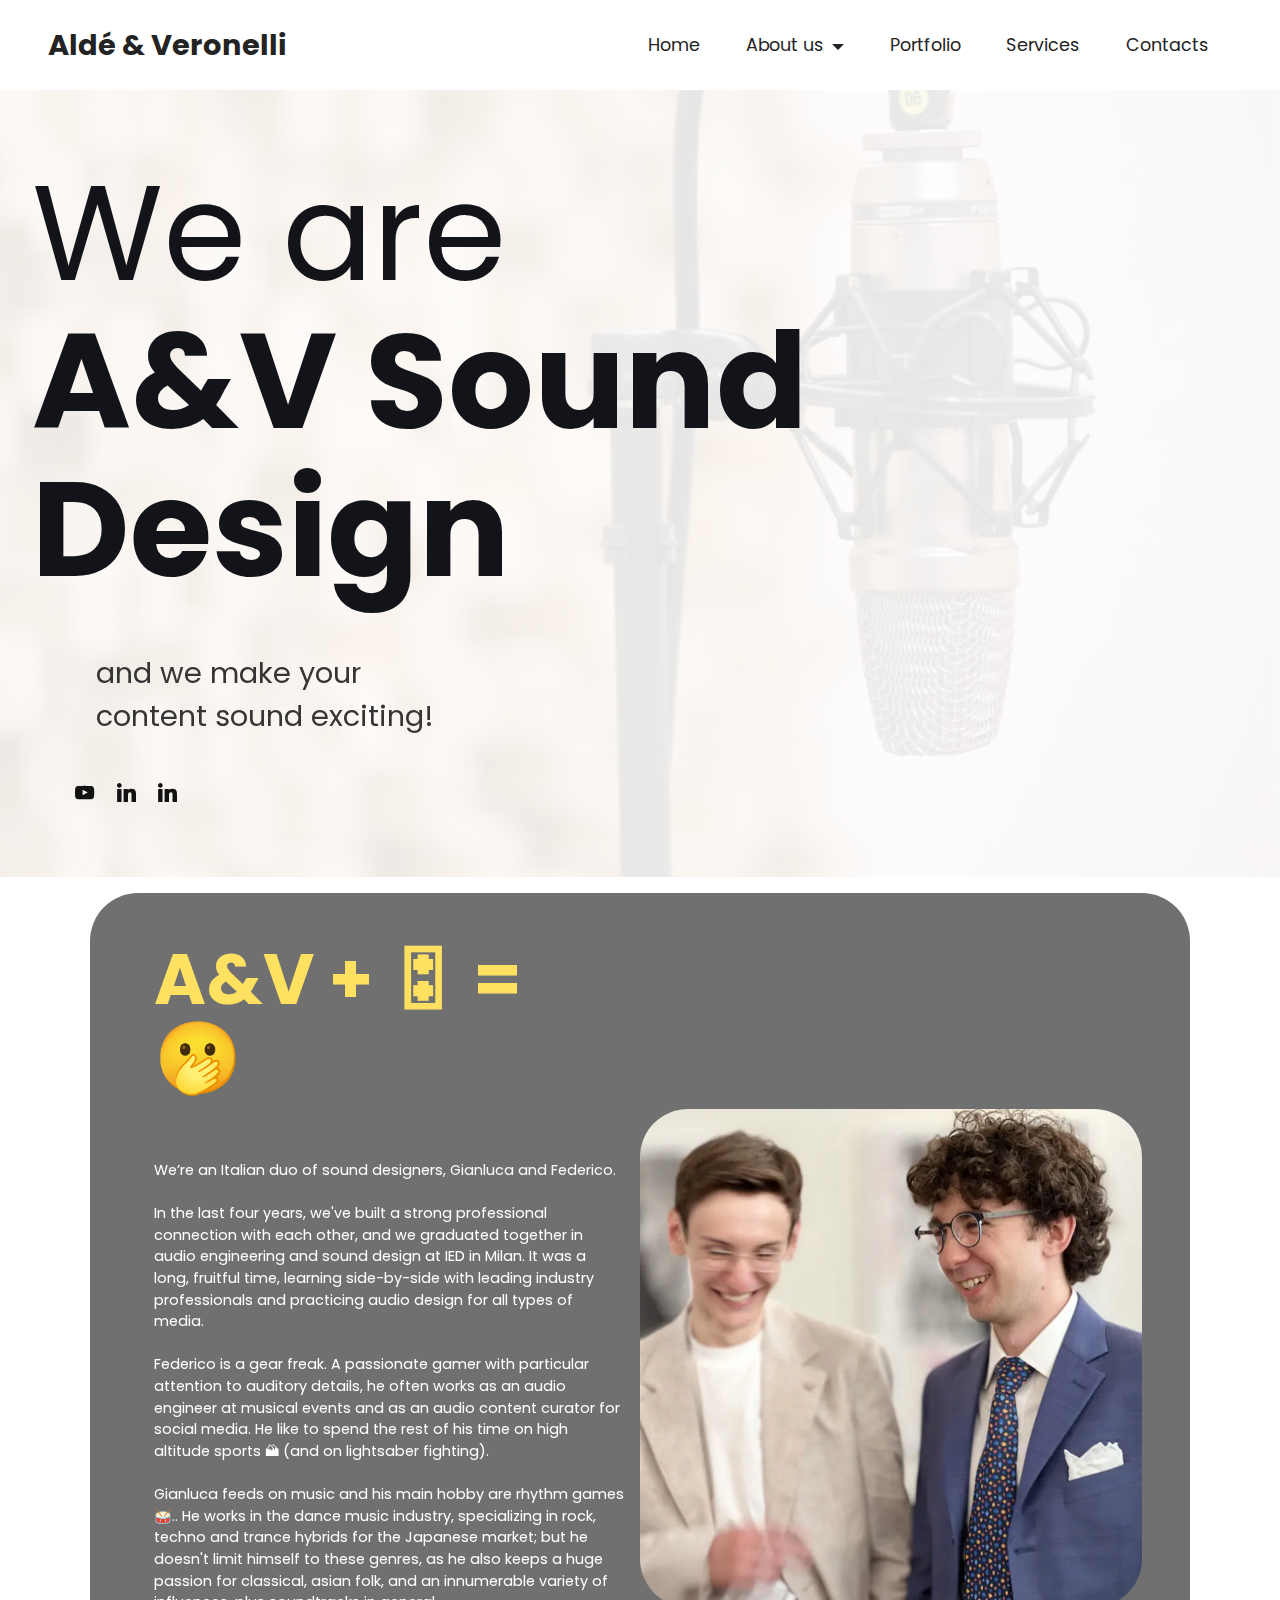
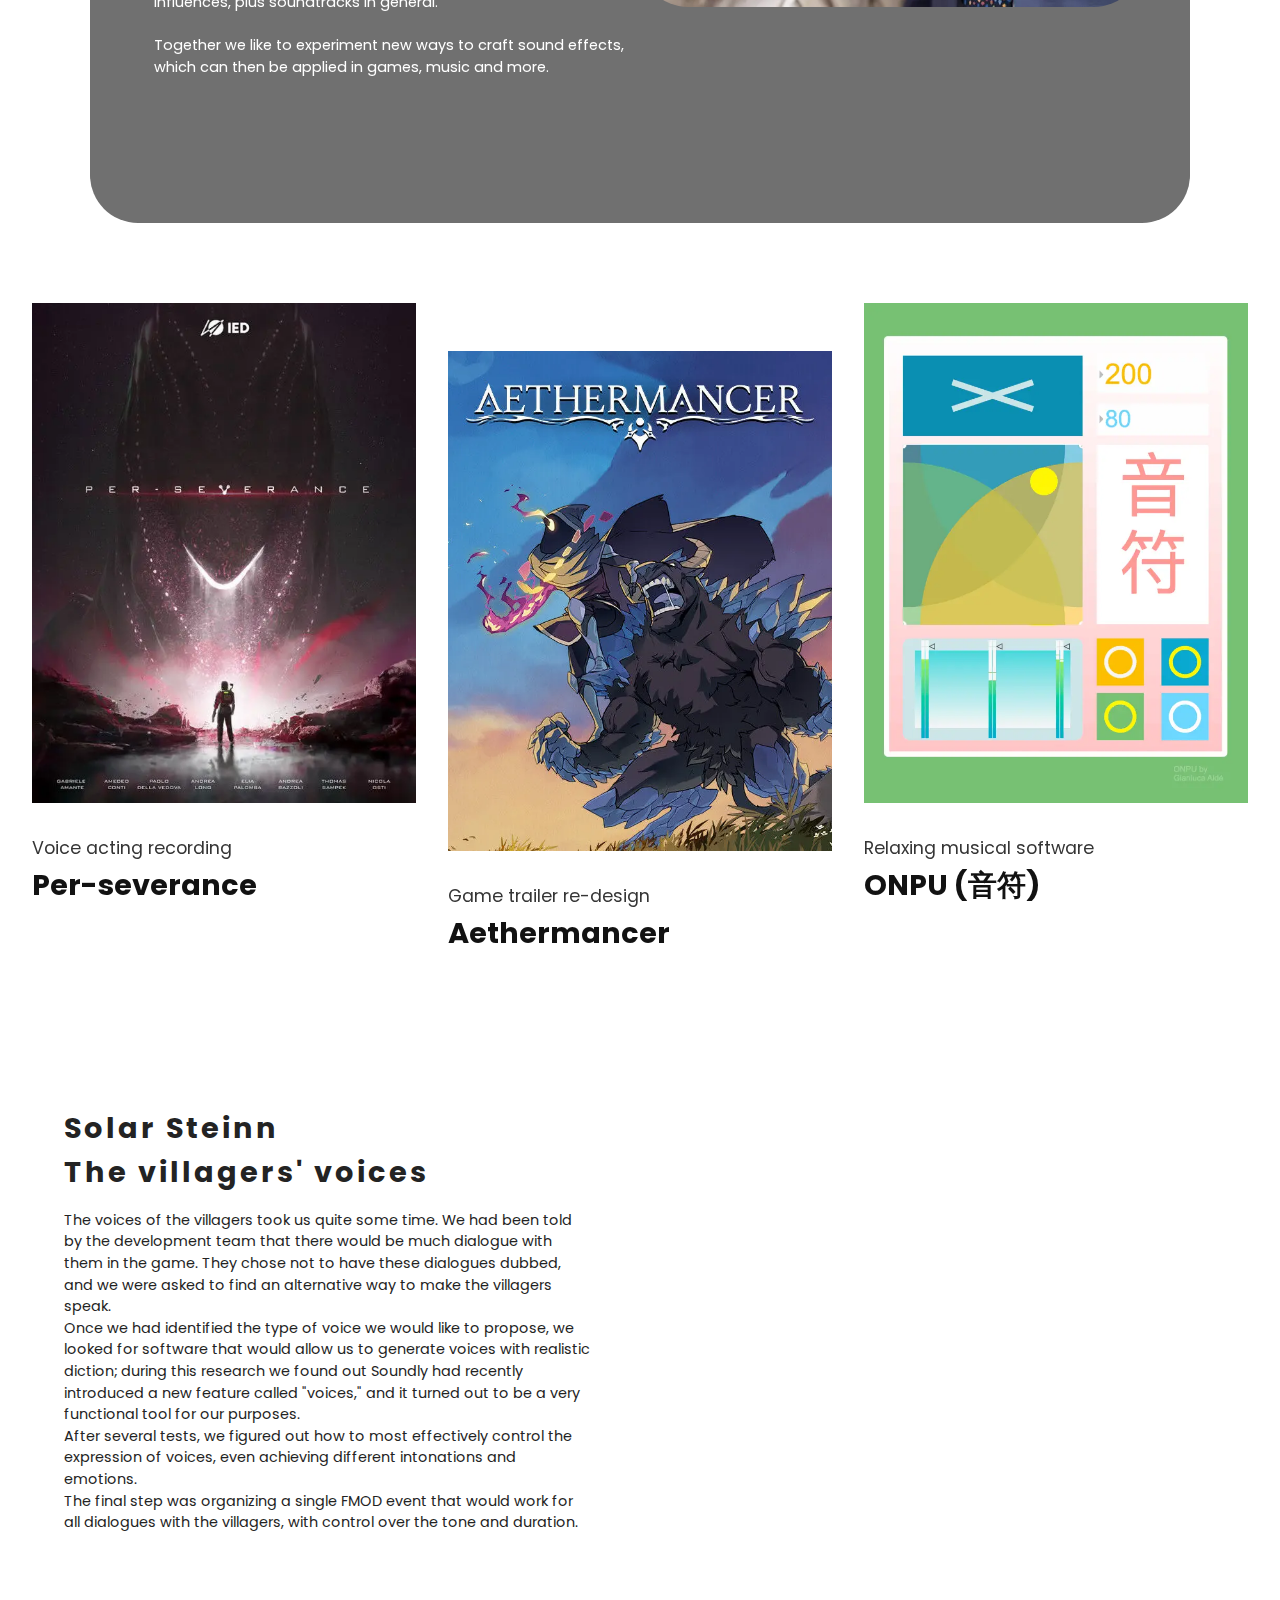
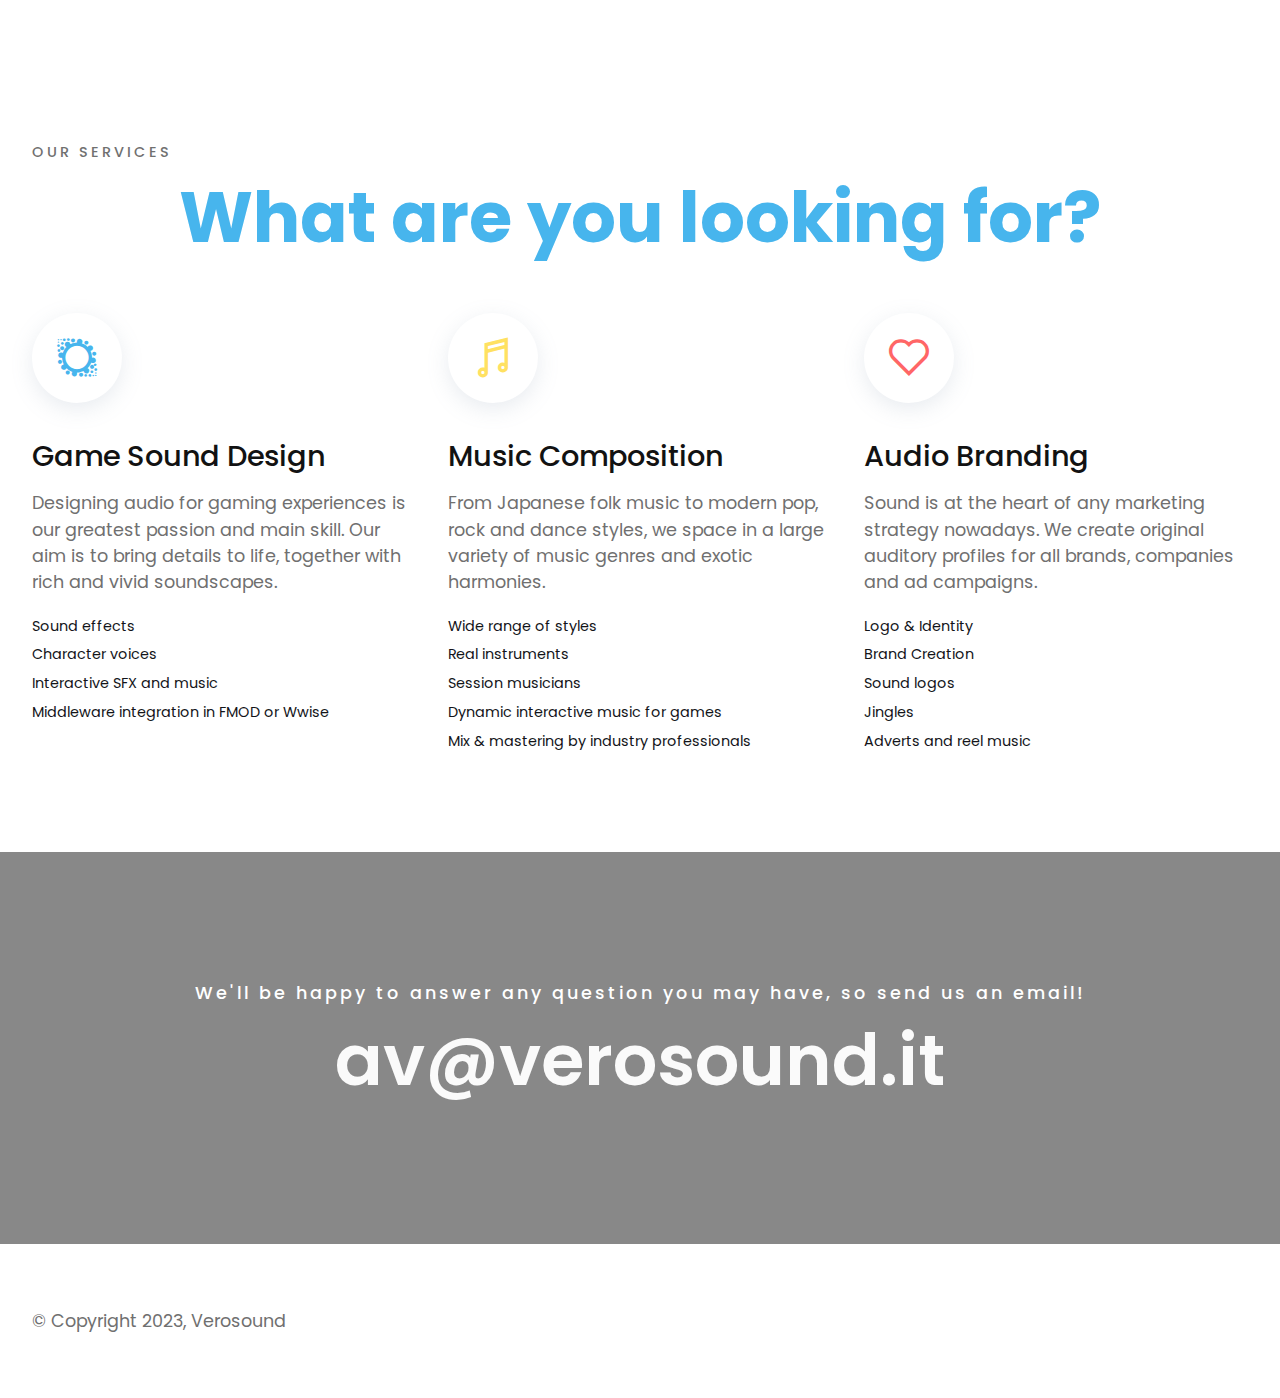
==== commit c969d33d: "upd" ====
--- a/index.html
+++ b/index.html
@@ -37,7 +37,7 @@
         <div class="container-fluid">
             <div class="navbar-brand">
                 
-                <span class="navbar-caption-wrap"><a class="navbar-caption text-black display-5" href="#">Aldé &amp; Veronelli</a></span>
+                <span class="navbar-caption-wrap"><a class="navbar-caption text-black text-primary display-5" href="index.html">Aldé &amp; Veronelli</a></span>
             </div>
             <button class="navbar-toggler" type="button" data-toggle="collapse" data-target="#navbarSupportedContent" aria-controls="navbarNavAltMarkup" aria-expanded="false" aria-label="Toggle navigation">
                 <div class="hamburger">
@@ -48,9 +48,9 @@
                 </div>
             </button>
             <div class="collapse navbar-collapse" id="navbarSupportedContent">
-                <ul class="navbar-nav nav-dropdown nav-right" data-app-modern-menu="true"><li class="nav-item"><a class="nav-link link text-black display-4" href="#" aria-expanded="false">
+                <ul class="navbar-nav nav-dropdown nav-right" data-app-modern-menu="true"><li class="nav-item"><a class="nav-link link text-black text-primary display-4" href="index.html" aria-expanded="false">
                             Home</a></li>
-                    <li class="nav-item dropdown"><a class="nav-link link dropdown-toggle text-black display-4" href="#" aria-expanded="true" data-toggle="dropdown-submenu">About us</a><div class="dropdown-menu"><a class="dropdown-item text-black display-4" href="index.html#people02-2" aria-expanded="false">Presentation</a><a class="dropdown-item text-black display-4" href="page1.html#features03-f" aria-expanded="false" target="_blank">Curricula</a></div></li><li class="nav-item"><a class="nav-link link text-black display-4" href="index.html#features010-d">
+                    <li class="nav-item dropdown"><a class="nav-link link dropdown-toggle text-black display-4" href="#" aria-expanded="false" data-toggle="dropdown-submenu">About us</a><div class="dropdown-menu"><a class="dropdown-item text-black display-4" href="index.html#people02-2" aria-expanded="false">Presentation</a><a class="dropdown-item text-black text-primary display-4" href="page1.html#features03-f" aria-expanded="false">Curricula</a></div></li><li class="nav-item"><a class="nav-link link text-black display-4" href="index.html#features010-d">
                             Portfolio</a></li><li class="nav-item"><a class="nav-link link text-black display-4" href="index.html#features08-1" aria-expanded="false">Services</a></li>
                     
                     
@@ -125,7 +125,7 @@
             <div class="col-sm-6 col-lg-4">
                 <div class="card-wrap">
                     <div class="image-wrap">
-                        <img src="assets/images/1694013536334-576x720.webp" alt="">
+                        <a href="#" data-toggle="modal" data-bs-toggle="modal" data-target="#mbr-popup-k" data-bs-target="#mbr-popup-k"><img src="assets/images/1694013536334-576x720.webp" alt=""></a>
                     </div>
                     <div class="content-wrap">
                         <h5 class="mbr-section-title card-title mbr-fonts-style align-left display-4">Voice acting recording</h5>
@@ -158,6 +158,30 @@
                         <h6 class="mbr-role mbr-fonts-style align-left mb-2 display-5"><strong>ONPU (音符)</strong></h6>
                         
                     </div>
+                </div>
+            </div>
+        </div>
+    </div>
+</section>
+
+<section class="video5 cid-tS1dPYBeBb" id="video5-p">
+    
+
+    
+    
+    <div class="container">
+        <div class="title-wrapper mb-5">
+            
+        </div>
+        <div class="row align-items-center">
+            <div class="col-12 col-lg-6 video-block">
+                <div class="video-wrapper"><iframe class="mbr-embedded-video" src="https://www.youtube.com/embed/9cCzOyxOZos?rel=0&amp;amp;&amp;showinfo=0&amp;autoplay=0&amp;loop=0" width="1280" height="720" frameborder="0" allowfullscreen></iframe></div>
+                
+            </div>
+            <div class="col-12 col-lg">
+                <div class="text-wrapper">
+                    <h3 class="mbr-section-subtitle mbr-fonts-style mb-3 display-5"><strong>Solar Steinn</strong><br><strong>The villagers' voices</strong></h3>
+                    <p class="mbr-text mbr-fonts-style display-7">The voices of the villagers took us quite some time. We had been told by the development team that there would be much dialogue with them in the game. They chose not to have these dialogues dubbed, and we were asked to find an alternative way to make the villagers speak.<br>Once we had identified the type of voice we would like to propose, we looked for software that would allow us to generate voices with realistic diction; during this research we found out Soundly had recently introduced a new feature called "voices," and it turned out to be a very functional tool for our purposes.<br>After several tests, we figured out how to most effectively control the expression of voices, even achieving different intonations and emotions.<br>The final step was organizing a single FMOD event that would work for all dialogues with the villagers, with control over the tone and duration.</p>
                 </div>
             </div>
         </div>
@@ -228,6 +252,37 @@
         </div>
     </div>
 
+<div class="modal mbr-popup cid-tRZkxtMoL5 fade" tabindex="-1" role="dialog" data-overlay-color="#000000" data-overlay-opacity="0.8" id="mbr-popup-k" aria-hidden="true">
+        <div class="modal-dialog modal-lg modal-dialog-centered" role="document">
+            <div class="modal-content">
+                <div class="container position-static margin-center-pos">
+                    <div class="modal-header pb-0">
+                        <h5 class="modal-title mbr-fonts-style display-5">Per-severance (voice acting)</h5>
+                        <button type="button" class="close d-flex" data-dismiss="modal" data-bs-dismiss="modal" aria-label="Close">
+                            <svg version="1.1" xmlns="http://www.w3.org/2000/svg" width="23" height="23" viewBox="0 0 23 23" fill="currentColor">
+                                <path d="M13.4 12l10.3 10.3-1.4 1.4L12 13.4 1.7 23.7.3 22.3 10.6 12 .3 1.7 1.7.3 12 10.6 22.3.3l1.4 1.4L13.4 12z">
+                                </path>
+                            </svg>
+                        </button>
+                    </div>
+
+                    <div class="modal-body">
+                        <p class="mbr-text mbr-fonts-style display-7">During the creation of the thesis projects at IED, we took part in the making of the&nbsp;dark sci-fi game "Per-severance", with the task of directing and recording the voice actors.</p>
+
+                        <div>
+                            
+                            <div class="video-block mbr-figure"><iframe class="mbr-embedded-video" src="https://www.youtube.com/embed/rL23oXNi_rM?rel=0&amp;amp;&amp;showinfo=0&amp;autoplay=0&amp;loop=0" width="1280" height="720" frameborder="0" allowfullscreen></iframe></div>
+
+                            
+                        </div>
+                    </div>
+
+                    
+                </div>
+            </div>
+        </div>
+    </div>
+
 <section class="features8 cid-tQpmxONUe0" id="features08-1">
     
     
@@ -331,6 +386,7 @@
   <script src="assets/dropdown/js/navbar-dropdown.js"></script>
   <script src="assets/touchswipe/jquery.touch-swipe.min.js"></script>
   <script src="assets/parallax/jarallax.min.js"></script>
+  <script src="assets/playervimeo/vimeo_player.js"></script>
   <script src="assets/popup-plugin/script.js"></script>
   <script src="assets/popup-video-plugin/script.js"></script>
   <script src="assets/popup-overlay-plugin/script.js"></script>
--- a/assets/mobirise/css/mbr-additional.css
+++ b/assets/mobirise/css/mbr-additional.css
@@ -1214,6 +1214,38 @@
     padding-left: 0rem!important;
   }
 }
+.cid-tS1dPYBeBb {
+  padding-top: 0rem;
+  padding-bottom: 5rem;
+  background-color: #ffffff;
+}
+.cid-tS1dPYBeBb .mbr-fallback-image.disabled {
+  display: none;
+}
+.cid-tS1dPYBeBb .mbr-fallback-image {
+  display: block;
+  background-size: cover;
+  background-position: center center;
+  width: 100%;
+  height: 100%;
+  position: absolute;
+  top: 0;
+}
+.cid-tS1dPYBeBb .row {
+  flex-direction: row-reverse;
+}
+.cid-tS1dPYBeBb .video-wrapper iframe {
+  width: 100%;
+}
+.cid-tS1dPYBeBb .mbr-section-title,
+.cid-tS1dPYBeBb .mbr-description {
+  text-align: center;
+}
+@media (min-width: 992px) {
+  .cid-tS1dPYBeBb .text-wrapper {
+    padding: 2rem;
+  }
+}
 .cid-tQpdlfU0ix.popup-builder {
   background-color: #ffffff;
 }
@@ -1808,6 +1840,304 @@
   margin: 0;
 }
 .cid-tRrINYaiI6 .mbr-section-btn .btn {
+  margin: 0;
+}
+.cid-tRZkxtMoL5.popup-builder {
+  background-color: #ffffff;
+}
+.cid-tRZkxtMoL5.popup-builder .modal {
+  position: relative;
+  display: block;
+  z-index: 1;
+}
+.cid-tRZkxtMoL5.popup-builder .modal-dialog {
+  margin-top: 60px;
+  margin-bottom: 60px;
+}
+.cid-tRZkxtMoL5 .modal-content,
+.cid-tRZkxtMoL5 .modal-dialog {
+  height: auto;
+}
+.cid-tRZkxtMoL5 .form-wrapper .input-group-btn {
+  margin-right: auto;
+  margin-left: auto;
+}
+.cid-tRZkxtMoL5 .form-wrapper .input-group-btn .btn {
+  margin: 0 !important;
+}
+@media (min-width: 769px) {
+  .cid-tRZkxtMoL5 .form-wrapper .mbr-form .form-group,
+  .cid-tRZkxtMoL5 .form-wrapper .mbr-form .input-group-btn {
+    padding: 0 .5rem;
+  }
+}
+.cid-tRZkxtMoL5 .card-img {
+  width: 100%;
+  margin: auto;
+  border-radius: 0;
+}
+.cid-tRZkxtMoL5 .mbr-figure img {
+  display: block;
+  width: 100%;
+  -ms-flex-item-align: center;
+  -ms-grid-row-align: center;
+  -webkit-align-self: center;
+  align-self: center;
+}
+.cid-tRZkxtMoL5 .mbr-text {
+  text-align: center;
+}
+.cid-tRZkxtMoL5 .pt-0 {
+  padding-top: 0 !important;
+}
+.cid-tRZkxtMoL5 .pb-0 {
+  padding-bottom: 0 !important;
+}
+.cid-tRZkxtMoL5 .form-content {
+  -ms-flex-pack: center;
+  justify-content: center;
+  text-align: center;
+}
+.cid-tRZkxtMoL5 .mbr-overlay {
+  bottom: 0;
+  left: 0;
+  position: absolute;
+  right: 0;
+  top: 0;
+  z-index: 0;
+  pointer-events: none;
+}
+.cid-tRZkxtMoL5 .modal-open {
+  overflow: hidden;
+}
+.cid-tRZkxtMoL5 .modal-open .modal {
+  overflow-x: hidden;
+  overflow-y: auto;
+}
+.cid-tRZkxtMoL5 .modal {
+  position: fixed;
+  top: 0;
+  left: 0;
+  z-index: 1050;
+  display: none;
+  width: 100%;
+  height: 100%;
+  overflow: hidden;
+  outline: 0;
+}
+.cid-tRZkxtMoL5 .modal-dialog {
+  position: relative;
+  width: auto;
+  margin: .5rem;
+  pointer-events: none;
+}
+.cid-tRZkxtMoL5 .modal.fade .modal-dialog {
+  transition: transform 0.3s ease-out, -webkit-transform 0.3s ease-out;
+  -webkit-transform: translate(0, -50px);
+  transform: translate(0, -50px);
+}
+.cid-tRZkxtMoL5 .modal.show .modal-dialog {
+  -webkit-transform: none;
+  transform: none;
+}
+.cid-tRZkxtMoL5 .modal-dialog-centered {
+  display: flex;
+  -ms-flex-align: center;
+  align-items: center;
+  min-height: calc(100% - (.5rem * 2));
+}
+.cid-tRZkxtMoL5 .modal-dialog-centered::before {
+  display: block;
+  height: calc(100vh - (.5rem * 2));
+  content: "";
+}
+.cid-tRZkxtMoL5 .modal-content {
+  background: #ffffff;
+  position: relative;
+  display: flex;
+  -ms-flex-direction: column;
+  flex-direction: column;
+  width: 100%;
+  pointer-events: auto;
+  background-clip: padding-box;
+  border: none;
+  outline: 0;
+  -webkit-box-shadow: 0 10px 40px 0 rgba(0, 0, 0, 0.2);
+  box-shadow: 0 10px 40px 0 rgba(0, 0, 0, 0.2);
+}
+.cid-tRZkxtMoL5 .margin-center-pos {
+  margin-top: auto;
+  margin-bottom: auto;
+}
+.cid-tRZkxtMoL5 .modal-backdrop {
+  position: fixed;
+  top: 0;
+  left: 0;
+  z-index: 1040;
+  width: 100vw;
+  height: 100vh;
+  background-color: #000;
+}
+.cid-tRZkxtMoL5 .modal-backdrop.fade {
+  opacity: 0;
+}
+.cid-tRZkxtMoL5 .modal-backdrop.show {
+  opacity: .5;
+}
+.cid-tRZkxtMoL5 .modal-header {
+  display: flex;
+  -ms-flex-align: start;
+  align-items: flex-start;
+  -ms-flex-pack: justify;
+  justify-content: space-between;
+  border-bottom: none;
+}
+@media (min-width: 992px) {
+  .cid-tRZkxtMoL5 .modal-header {
+    padding: 2rem 2rem 1rem;
+  }
+}
+@media (max-width: 991px) {
+  .cid-tRZkxtMoL5 .modal-header {
+    padding: 1rem;
+  }
+}
+.cid-tRZkxtMoL5 .modal-header .close {
+  position: absolute;
+  top: 1rem;
+  right: 1rem;
+  margin: -1rem -1rem -1rem auto;
+  padding: 1rem;
+  opacity: .75;
+}
+.cid-tRZkxtMoL5 .modal-header .close svg {
+  fill: #353535;
+}
+.cid-tRZkxtMoL5 .modal-header .close:hover {
+  opacity: 1;
+}
+.cid-tRZkxtMoL5 .modal-header .close:focus {
+  outline: none;
+}
+.cid-tRZkxtMoL5 .modal-title {
+  line-height: 1.5;
+  width: 100%;
+  margin: 0;
+  text-align: center;
+}
+.cid-tRZkxtMoL5 .modal-body {
+  position: relative;
+  -ms-flex: 1 1 auto;
+  flex: 1 1 auto;
+}
+@media (min-width: 992px) {
+  .cid-tRZkxtMoL5 .modal-body {
+    padding: 1rem 2rem 2rem;
+  }
+}
+@media (max-width: 991px) {
+  .cid-tRZkxtMoL5 .modal-body {
+    padding: 1rem;
+  }
+}
+.cid-tRZkxtMoL5 .modal-footer {
+  display: flex;
+  -ms-flex-align: center;
+  align-items: center;
+  -ms-flex-pack: center;
+  justify-content: center;
+  border-top: none;
+  text-align: center;
+}
+@media (min-width: 992px) {
+  .cid-tRZkxtMoL5 .modal-footer {
+    padding: 0rem 2rem 2rem;
+  }
+}
+@media (max-width: 991px) {
+  .cid-tRZkxtMoL5 .modal-footer {
+    padding: 1rem;
+  }
+}
+.cid-tRZkxtMoL5 .modal-scrollbar-measure {
+  position: absolute;
+  top: -9999px;
+  width: 50px;
+  height: 50px;
+  overflow: scroll;
+}
+@media (min-width: 576px) {
+  .cid-tRZkxtMoL5 .modal-dialog {
+    max-width: 500px;
+    margin: 1.75rem auto;
+  }
+  .cid-tRZkxtMoL5 .modal-dialog-centered {
+    min-height: calc(100% - (1.75rem * 2));
+  }
+  .cid-tRZkxtMoL5 .modal-dialog-centered::before {
+    height: calc(100vh - (1.75rem * 2));
+  }
+  .cid-tRZkxtMoL5 .modal-sm {
+    max-width: 300px;
+  }
+}
+@media (min-width: 992px) {
+  .cid-tRZkxtMoL5 .modal-lg,
+  .cid-tRZkxtMoL5 .modal-xl {
+    max-width: 800px;
+  }
+}
+@media (min-width: 1200px) {
+  .cid-tRZkxtMoL5 .modal-xl {
+    max-width: 1140px;
+  }
+}
+.cid-tRZkxtMoL5 .row {
+  display: flex;
+  -ms-flex-wrap: wrap;
+  flex-wrap: wrap;
+  margin-right: -15px;
+  margin-left: -15px;
+}
+.cid-tRZkxtMoL5 .col-md-4 {
+  position: relative;
+  width: 100%;
+  padding-right: 15px;
+  padding-left: 15px;
+  -ms-flex: 0 0 33.333333%;
+  flex: 0 0 33.333333%;
+  max-width: 33.333333%;
+}
+.cid-tRZkxtMoL5 .form-group {
+  margin-bottom: 1rem;
+}
+.cid-tRZkxtMoL5 .form-control {
+  display: block;
+  width: 100%;
+  font-size: 1rem;
+  font-weight: 400;
+  line-height: 1.5;
+}
+.cid-tRZkxtMoL5 .col {
+  -ms-flex-preferred-size: 0;
+  flex-basis: 0;
+  -ms-flex-positive: 1;
+  flex-grow: 1;
+  max-width: 100%;
+}
+.cid-tRZkxtMoL5 .col-md-auto {
+  position: relative;
+  padding-right: 15px;
+  padding-left: 15px;
+  -ms-flex: 0 0 auto;
+  flex: 0 0 auto;
+  width: auto;
+  max-width: 100%;
+}
+.cid-tRZkxtMoL5 .mbr-section-btn {
+  margin: 0;
+}
+.cid-tRZkxtMoL5 .mbr-section-btn .btn {
   margin: 0;
 }
 .cid-tQpmxONUe0 {
@@ -2224,7 +2554,7 @@
   width: 30px;
   height: 2px;
   border-right: 5px;
-  background-color: #45101d;
+  background-color: #121212;
 }
 .cid-s8WN7NjDdJ button.navbar-toggler .hamburger span:nth-child(1) {
   top: 0;
@@ -2369,3 +2699,425 @@
 .cid-s8XeTELmcE .media-container-row .mbr-text {
   color: #707070;
 }
+.cid-tS0J2s6VA7 {
+  z-index: 1000;
+  width: 100%;
+  position: relative;
+  min-height: 80px;
+}
+.cid-tS0J2s6VA7 nav.navbar {
+  position: fixed;
+}
+.cid-tS0J2s6VA7 .nav-link,
+.cid-tS0J2s6VA7 .dropdown-item {
+  font-weight: 400;
+}
+.cid-tS0J2s6VA7 .nav-link:hover,
+.cid-tS0J2s6VA7 .dropdown-item:hover {
+  color: #47b5ed !important;
+}
+.cid-tS0J2s6VA7 .navbar-short {
+  box-shadow: 0 0.25rem 1rem rgba(0, 0, 0, 0.08);
+}
+.cid-tS0J2s6VA7 .dropdown-item:before {
+  font-family: Moririse2 !important;
+  content: '\e966';
+  display: inline-block;
+  width: 0;
+  position: absolute;
+  left: 1rem;
+  top: 0.5rem;
+  margin-right: 0.5rem;
+  line-height: 1;
+  font-size: inherit;
+  vertical-align: middle;
+  text-align: center;
+  overflow: hidden;
+  transform: scale(0, 1);
+  transition: all 0.25s ease-in-out;
+}
+.cid-tS0J2s6VA7 .dropdown-menu {
+  padding: 0;
+  border-radius: 4px;
+  box-shadow: 0 1px 3px 0 rgba(0, 0, 0, 0.1);
+}
+.cid-tS0J2s6VA7 .dropdown-item:first-child {
+  border-top-left-radius: 4px;
+  border-top-right-radius: 4px;
+}
+.cid-tS0J2s6VA7 .dropdown-item:last-child {
+  border-bottom: none;
+  border-bottom-left-radius: 4px;
+  border-bottom-right-radius: 4px;
+}
+.cid-tS0J2s6VA7 .nav-dropdown .link {
+  padding: 0 0.3em !important;
+  margin: .667em 1em !important;
+}
+.cid-tS0J2s6VA7 .nav-dropdown .link.dropdown-toggle::after {
+  margin-left: 0.5rem;
+  margin-top: 0.2rem;
+}
+.cid-tS0J2s6VA7 .nav-link {
+  position: relative;
+}
+.cid-tS0J2s6VA7 .container {
+  display: flex;
+  margin: auto;
+}
+.cid-tS0J2s6VA7 .iconfont-wrapper {
+  color: #000000 !important;
+  font-size: 1.5rem;
+  padding-right: .5rem;
+}
+.cid-tS0J2s6VA7 .dropdown-menu,
+.cid-tS0J2s6VA7 .navbar.opened {
+  background: #ffffff !important;
+}
+.cid-tS0J2s6VA7 .nav-item:focus,
+.cid-tS0J2s6VA7 .nav-link:focus {
+  outline: none;
+}
+.cid-tS0J2s6VA7 .dropdown .dropdown-menu .dropdown-item {
+  width: auto;
+  transition: all 0.25s ease-in-out;
+}
+.cid-tS0J2s6VA7 .dropdown .dropdown-menu .dropdown-item::after {
+  right: 0.5rem;
+}
+.cid-tS0J2s6VA7 .dropdown .dropdown-menu .dropdown-item .mbr-iconfont {
+  margin-right: .5rem;
+  vertical-align: sub;
+}
+.cid-tS0J2s6VA7 .dropdown .dropdown-menu .dropdown-item .mbr-iconfont:before {
+  display: inline-block;
+  transform: scale(1, 1);
+  transition: all 0.25s ease-in-out;
+}
+.cid-tS0J2s6VA7 .collapsed .dropdown-menu .dropdown-item:before {
+  display: none;
+}
+.cid-tS0J2s6VA7 .collapsed .dropdown .dropdown-menu .dropdown-item {
+  padding: 0.235em 1.5em 0.235em 1.5em !important;
+  transition: none;
+  margin: 0 !important;
+}
+.cid-tS0J2s6VA7 .navbar {
+  min-height: 90px;
+  transition: all .3s;
+  background: #ffffff;
+}
+.cid-tS0J2s6VA7 .navbar.opened {
+  transition: all .3s;
+}
+.cid-tS0J2s6VA7 .navbar .dropdown-item {
+  padding: .5rem 1.8rem;
+}
+.cid-tS0J2s6VA7 .navbar .navbar-logo img {
+  width: auto;
+}
+.cid-tS0J2s6VA7 .navbar .navbar-collapse {
+  justify-content: flex-end;
+  z-index: 1;
+}
+.cid-tS0J2s6VA7 .navbar.collapsed {
+  justify-content: center;
+}
+.cid-tS0J2s6VA7 .navbar.collapsed .nav-item .nav-link::before {
+  display: none;
+}
+.cid-tS0J2s6VA7 .navbar.collapsed.opened .dropdown-menu {
+  top: 0;
+}
+.cid-tS0J2s6VA7 .navbar.collapsed .dropdown-menu .dropdown-submenu {
+  left: 0 !important;
+}
+.cid-tS0J2s6VA7 .navbar.collapsed .dropdown-menu .dropdown-item:after {
+  right: auto;
+}
+.cid-tS0J2s6VA7 .navbar.collapsed .dropdown-menu .dropdown-toggle[data-toggle="dropdown-submenu"]:after {
+  margin-left: 0.5rem;
+  margin-top: 0.2rem;
+  border-top: 0.35em solid;
+  border-right: 0.35em solid transparent;
+  border-left: 0.35em solid transparent;
+  border-bottom: 0;
+  top: 41%;
+}
+.cid-tS0J2s6VA7 .navbar.collapsed ul.navbar-nav li {
+  margin: auto;
+}
+.cid-tS0J2s6VA7 .navbar.collapsed .dropdown-menu .dropdown-item {
+  padding: .25rem 1.5rem;
+  text-align: center;
+}
+.cid-tS0J2s6VA7 .navbar.collapsed .icons-menu {
+  padding-left: 0;
+  padding-right: 0;
+  padding-top: .5rem;
+  padding-bottom: .5rem;
+}
+@media (max-width: 991px) {
+  .cid-tS0J2s6VA7 .navbar .nav-item .nav-link::before {
+    display: none;
+  }
+  .cid-tS0J2s6VA7 .navbar.opened .dropdown-menu {
+    top: 0;
+  }
+  .cid-tS0J2s6VA7 .navbar .dropdown-menu .dropdown-submenu {
+    left: 0 !important;
+  }
+  .cid-tS0J2s6VA7 .navbar .dropdown-menu .dropdown-item:after {
+    right: auto;
+  }
+  .cid-tS0J2s6VA7 .navbar .dropdown-menu .dropdown-toggle[data-toggle="dropdown-submenu"]:after {
+    margin-left: 0.5rem;
+    margin-top: 0.2rem;
+    border-top: 0.35em solid;
+    border-right: 0.35em solid transparent;
+    border-left: 0.35em solid transparent;
+    border-bottom: 0;
+    top: 40%;
+  }
+  .cid-tS0J2s6VA7 .navbar .navbar-logo img {
+    height: 3rem !important;
+  }
+  .cid-tS0J2s6VA7 .navbar ul.navbar-nav li {
+    margin: auto;
+  }
+  .cid-tS0J2s6VA7 .navbar .dropdown-menu .dropdown-item {
+    padding: .25rem 1.5rem !important;
+    text-align: center;
+  }
+  .cid-tS0J2s6VA7 .navbar .navbar-brand {
+    flex-shrink: initial;
+    flex-basis: auto;
+    word-break: break-word;
+    padding-right: 2rem;
+  }
+  .cid-tS0J2s6VA7 .navbar .navbar-toggler {
+    flex-basis: auto;
+  }
+  .cid-tS0J2s6VA7 .navbar .icons-menu {
+    padding-left: 0;
+    padding-top: .5rem;
+    padding-bottom: .5rem;
+  }
+}
+.cid-tS0J2s6VA7 .navbar.navbar-short {
+  min-height: 80px;
+}
+.cid-tS0J2s6VA7 .navbar.navbar-short .navbar-logo img {
+  height: 2.5rem !important;
+}
+.cid-tS0J2s6VA7 .navbar.navbar-short .navbar-brand {
+  min-height: 60px;
+  padding: 0;
+}
+.cid-tS0J2s6VA7 .navbar-brand {
+  min-height: 70px;
+  flex-shrink: 0;
+  align-items: center;
+  margin-right: 0;
+  padding: 0;
+  transition: all .3s;
+  word-break: break-word;
+  z-index: 1;
+}
+.cid-tS0J2s6VA7 .navbar-brand .navbar-caption {
+  line-height: inherit !important;
+}
+.cid-tS0J2s6VA7 .navbar-brand .navbar-logo a {
+  outline: none;
+}
+.cid-tS0J2s6VA7 .dropdown-item.active,
+.cid-tS0J2s6VA7 .dropdown-item:active {
+  background-color: transparent;
+}
+.cid-tS0J2s6VA7 .navbar-expand-lg .navbar-nav .nav-link {
+  padding: 0;
+}
+.cid-tS0J2s6VA7 .nav-dropdown .link.dropdown-toggle {
+  margin-right: 1.667em;
+}
+.cid-tS0J2s6VA7 .nav-dropdown .link.dropdown-toggle[aria-expanded="true"] {
+  margin-right: 0;
+  padding: 0.667em 1.667em;
+}
+.cid-tS0J2s6VA7 .navbar.navbar-expand-lg .dropdown .dropdown-menu {
+  background: #ffffff;
+}
+.cid-tS0J2s6VA7 .navbar.navbar-expand-lg .dropdown .dropdown-menu .dropdown-submenu {
+  margin: 0;
+  left: 100%;
+}
+.cid-tS0J2s6VA7 .navbar .dropdown.open > .dropdown-menu {
+  display: block;
+}
+.cid-tS0J2s6VA7 ul.navbar-nav {
+  flex-wrap: wrap;
+}
+.cid-tS0J2s6VA7 .navbar-buttons {
+  text-align: center;
+  min-width: 170px;
+}
+.cid-tS0J2s6VA7 button.navbar-toggler {
+  outline: none;
+  width: 31px;
+  height: 20px;
+  cursor: pointer;
+  transition: all .2s;
+  position: relative;
+  align-self: center;
+}
+.cid-tS0J2s6VA7 button.navbar-toggler .hamburger span {
+  position: absolute;
+  right: 0;
+  width: 30px;
+  height: 2px;
+  border-right: 5px;
+  background-color: #121212;
+}
+.cid-tS0J2s6VA7 button.navbar-toggler .hamburger span:nth-child(1) {
+  top: 0;
+  transition: all .2s;
+}
+.cid-tS0J2s6VA7 button.navbar-toggler .hamburger span:nth-child(2) {
+  top: 8px;
+  transition: all .15s;
+}
+.cid-tS0J2s6VA7 button.navbar-toggler .hamburger span:nth-child(3) {
+  top: 8px;
+  transition: all .15s;
+}
+.cid-tS0J2s6VA7 button.navbar-toggler .hamburger span:nth-child(4) {
+  top: 16px;
+  transition: all .2s;
+}
+.cid-tS0J2s6VA7 nav.opened .hamburger span:nth-child(1) {
+  top: 8px;
+  width: 0;
+  opacity: 0;
+  right: 50%;
+  transition: all .2s;
+}
+.cid-tS0J2s6VA7 nav.opened .hamburger span:nth-child(2) {
+  transform: rotate(45deg);
+  transition: all .25s;
+}
+.cid-tS0J2s6VA7 nav.opened .hamburger span:nth-child(3) {
+  transform: rotate(-45deg);
+  transition: all .25s;
+}
+.cid-tS0J2s6VA7 nav.opened .hamburger span:nth-child(4) {
+  top: 8px;
+  width: 0;
+  opacity: 0;
+  right: 50%;
+  transition: all .2s;
+}
+.cid-tS0J2s6VA7 .navbar-dropdown {
+  padding: 0 1rem;
+  position: fixed;
+}
+.cid-tS0J2s6VA7 a.nav-link {
+  display: flex;
+  align-items: center;
+  justify-content: center;
+}
+.cid-tS0J2s6VA7 .icons-menu {
+  flex-wrap: nowrap;
+  display: flex;
+  justify-content: center;
+  padding-left: 1rem;
+  padding-right: 1rem;
+  padding-top: 0.3rem;
+  text-align: center;
+}
+@media screen and (-ms-high-contrast: active), (-ms-high-contrast: none) {
+  .cid-tS0J2s6VA7 .navbar {
+    height: 70px;
+  }
+  .cid-tS0J2s6VA7 .navbar.opened {
+    height: auto;
+  }
+  .cid-tS0J2s6VA7 .nav-item .nav-link:hover::before {
+    width: 175%;
+    max-width: calc(100% + 2rem);
+    left: -1rem;
+  }
+}
+.cid-tS0J2stueG {
+  padding-top: 6rem;
+  padding-bottom: 6rem;
+  background-color: #ffffff;
+}
+.cid-tS0J2stueG .mbr-section-title {
+  color: #121212;
+}
+.cid-tS0J2stueG .mbr-section-subtitle {
+  color: #707070;
+}
+.cid-tS0J2stueG .mbr-text,
+.cid-tS0J2stueG .link {
+  color: #707070;
+}
+.cid-tS0J2stueG .mbr-fallback-image.disabled {
+  display: none;
+}
+.cid-tS0J2stueG .mbr-fallback-image {
+  display: block;
+  background-size: cover;
+  background-position: center center;
+  width: 100%;
+  height: 100%;
+  position: absolute;
+  top: 0;
+}
+.cid-tS0J2sRYUV {
+  padding-top: 6rem;
+  padding-bottom: 6rem;
+  background-color: #ffffff;
+}
+.cid-tS0J2sRYUV .mbr-section-title {
+  color: #121212;
+}
+.cid-tS0J2sRYUV .mbr-section-subtitle {
+  color: #707070;
+}
+.cid-tS0J2sRYUV .mbr-text,
+.cid-tS0J2sRYUV .link {
+  color: #707070;
+}
+.cid-tS0J2sRYUV .mbr-fallback-image.disabled {
+  display: none;
+}
+.cid-tS0J2sRYUV .mbr-fallback-image {
+  display: block;
+  background-size: cover;
+  background-position: center center;
+  width: 100%;
+  height: 100%;
+  position: absolute;
+  top: 0;
+}
+.cid-tS0J2thYl0 {
+  padding-top: 4rem;
+  padding-bottom: 4rem;
+  background-color: #ffffff;
+}
+.cid-tS0J2thYl0 .media-container-row {
+  flex-direction: column;
+  justify-content: center;
+  align-items: center;
+}
+.cid-tS0J2thYl0 .media-container-row .row-copirayt {
+  word-break: break-word;
+  width: 100%;
+}
+.cid-tS0J2thYl0 .media-container-row .row-copirayt p {
+  width: 100%;
+}
+.cid-tS0J2thYl0 .media-container-row .mbr-text {
+  color: #707070;
+}
--- a/assets/mobirise/css/mbr-additional.css
+++ b/assets/mobirise/css/mbr-additional.css
@@ -1214,6 +1214,38 @@
     padding-left: 0rem!important;
   }
 }
+.cid-tS1dPYBeBb {
+  padding-top: 0rem;
+  padding-bottom: 5rem;
+  background-color: #ffffff;
+}
+.cid-tS1dPYBeBb .mbr-fallback-image.disabled {
+  display: none;
+}
+.cid-tS1dPYBeBb .mbr-fallback-image {
+  display: block;
+  background-size: cover;
+  background-position: center center;
+  width: 100%;
+  height: 100%;
+  position: absolute;
+  top: 0;
+}
+.cid-tS1dPYBeBb .row {
+  flex-direction: row-reverse;
+}
+.cid-tS1dPYBeBb .video-wrapper iframe {
+  width: 100%;
+}
+.cid-tS1dPYBeBb .mbr-section-title,
+.cid-tS1dPYBeBb .mbr-description {
+  text-align: center;
+}
+@media (min-width: 992px) {
+  .cid-tS1dPYBeBb .text-wrapper {
+    padding: 2rem;
+  }
+}
 .cid-tQpdlfU0ix.popup-builder {
   background-color: #ffffff;
 }
@@ -1808,6 +1840,304 @@
   margin: 0;
 }
 .cid-tRrINYaiI6 .mbr-section-btn .btn {
+  margin: 0;
+}
+.cid-tRZkxtMoL5.popup-builder {
+  background-color: #ffffff;
+}
+.cid-tRZkxtMoL5.popup-builder .modal {
+  position: relative;
+  display: block;
+  z-index: 1;
+}
+.cid-tRZkxtMoL5.popup-builder .modal-dialog {
+  margin-top: 60px;
+  margin-bottom: 60px;
+}
+.cid-tRZkxtMoL5 .modal-content,
+.cid-tRZkxtMoL5 .modal-dialog {
+  height: auto;
+}
+.cid-tRZkxtMoL5 .form-wrapper .input-group-btn {
+  margin-right: auto;
+  margin-left: auto;
+}
+.cid-tRZkxtMoL5 .form-wrapper .input-group-btn .btn {
+  margin: 0 !important;
+}
+@media (min-width: 769px) {
+  .cid-tRZkxtMoL5 .form-wrapper .mbr-form .form-group,
+  .cid-tRZkxtMoL5 .form-wrapper .mbr-form .input-group-btn {
+    padding: 0 .5rem;
+  }
+}
+.cid-tRZkxtMoL5 .card-img {
+  width: 100%;
+  margin: auto;
+  border-radius: 0;
+}
+.cid-tRZkxtMoL5 .mbr-figure img {
+  display: block;
+  width: 100%;
+  -ms-flex-item-align: center;
+  -ms-grid-row-align: center;
+  -webkit-align-self: center;
+  align-self: center;
+}
+.cid-tRZkxtMoL5 .mbr-text {
+  text-align: center;
+}
+.cid-tRZkxtMoL5 .pt-0 {
+  padding-top: 0 !important;
+}
+.cid-tRZkxtMoL5 .pb-0 {
+  padding-bottom: 0 !important;
+}
+.cid-tRZkxtMoL5 .form-content {
+  -ms-flex-pack: center;
+  justify-content: center;
+  text-align: center;
+}
+.cid-tRZkxtMoL5 .mbr-overlay {
+  bottom: 0;
+  left: 0;
+  position: absolute;
+  right: 0;
+  top: 0;
+  z-index: 0;
+  pointer-events: none;
+}
+.cid-tRZkxtMoL5 .modal-open {
+  overflow: hidden;
+}
+.cid-tRZkxtMoL5 .modal-open .modal {
+  overflow-x: hidden;
+  overflow-y: auto;
+}
+.cid-tRZkxtMoL5 .modal {
+  position: fixed;
+  top: 0;
+  left: 0;
+  z-index: 1050;
+  display: none;
+  width: 100%;
+  height: 100%;
+  overflow: hidden;
+  outline: 0;
+}
+.cid-tRZkxtMoL5 .modal-dialog {
+  position: relative;
+  width: auto;
+  margin: .5rem;
+  pointer-events: none;
+}
+.cid-tRZkxtMoL5 .modal.fade .modal-dialog {
+  transition: transform 0.3s ease-out, -webkit-transform 0.3s ease-out;
+  -webkit-transform: translate(0, -50px);
+  transform: translate(0, -50px);
+}
+.cid-tRZkxtMoL5 .modal.show .modal-dialog {
+  -webkit-transform: none;
+  transform: none;
+}
+.cid-tRZkxtMoL5 .modal-dialog-centered {
+  display: flex;
+  -ms-flex-align: center;
+  align-items: center;
+  min-height: calc(100% - (.5rem * 2));
+}
+.cid-tRZkxtMoL5 .modal-dialog-centered::before {
+  display: block;
+  height: calc(100vh - (.5rem * 2));
+  content: "";
+}
+.cid-tRZkxtMoL5 .modal-content {
+  background: #ffffff;
+  position: relative;
+  display: flex;
+  -ms-flex-direction: column;
+  flex-direction: column;
+  width: 100%;
+  pointer-events: auto;
+  background-clip: padding-box;
+  border: none;
+  outline: 0;
+  -webkit-box-shadow: 0 10px 40px 0 rgba(0, 0, 0, 0.2);
+  box-shadow: 0 10px 40px 0 rgba(0, 0, 0, 0.2);
+}
+.cid-tRZkxtMoL5 .margin-center-pos {
+  margin-top: auto;
+  margin-bottom: auto;
+}
+.cid-tRZkxtMoL5 .modal-backdrop {
+  position: fixed;
+  top: 0;
+  left: 0;
+  z-index: 1040;
+  width: 100vw;
+  height: 100vh;
+  background-color: #000;
+}
+.cid-tRZkxtMoL5 .modal-backdrop.fade {
+  opacity: 0;
+}
+.cid-tRZkxtMoL5 .modal-backdrop.show {
+  opacity: .5;
+}
+.cid-tRZkxtMoL5 .modal-header {
+  display: flex;
+  -ms-flex-align: start;
+  align-items: flex-start;
+  -ms-flex-pack: justify;
+  justify-content: space-between;
+  border-bottom: none;
+}
+@media (min-width: 992px) {
+  .cid-tRZkxtMoL5 .modal-header {
+    padding: 2rem 2rem 1rem;
+  }
+}
+@media (max-width: 991px) {
+  .cid-tRZkxtMoL5 .modal-header {
+    padding: 1rem;
+  }
+}
+.cid-tRZkxtMoL5 .modal-header .close {
+  position: absolute;
+  top: 1rem;
+  right: 1rem;
+  margin: -1rem -1rem -1rem auto;
+  padding: 1rem;
+  opacity: .75;
+}
+.cid-tRZkxtMoL5 .modal-header .close svg {
+  fill: #353535;
+}
+.cid-tRZkxtMoL5 .modal-header .close:hover {
+  opacity: 1;
+}
+.cid-tRZkxtMoL5 .modal-header .close:focus {
+  outline: none;
+}
+.cid-tRZkxtMoL5 .modal-title {
+  line-height: 1.5;
+  width: 100%;
+  margin: 0;
+  text-align: center;
+}
+.cid-tRZkxtMoL5 .modal-body {
+  position: relative;
+  -ms-flex: 1 1 auto;
+  flex: 1 1 auto;
+}
+@media (min-width: 992px) {
+  .cid-tRZkxtMoL5 .modal-body {
+    padding: 1rem 2rem 2rem;
+  }
+}
+@media (max-width: 991px) {
+  .cid-tRZkxtMoL5 .modal-body {
+    padding: 1rem;
+  }
+}
+.cid-tRZkxtMoL5 .modal-footer {
+  display: flex;
+  -ms-flex-align: center;
+  align-items: center;
+  -ms-flex-pack: center;
+  justify-content: center;
+  border-top: none;
+  text-align: center;
+}
+@media (min-width: 992px) {
+  .cid-tRZkxtMoL5 .modal-footer {
+    padding: 0rem 2rem 2rem;
+  }
+}
+@media (max-width: 991px) {
+  .cid-tRZkxtMoL5 .modal-footer {
+    padding: 1rem;
+  }
+}
+.cid-tRZkxtMoL5 .modal-scrollbar-measure {
+  position: absolute;
+  top: -9999px;
+  width: 50px;
+  height: 50px;
+  overflow: scroll;
+}
+@media (min-width: 576px) {
+  .cid-tRZkxtMoL5 .modal-dialog {
+    max-width: 500px;
+    margin: 1.75rem auto;
+  }
+  .cid-tRZkxtMoL5 .modal-dialog-centered {
+    min-height: calc(100% - (1.75rem * 2));
+  }
+  .cid-tRZkxtMoL5 .modal-dialog-centered::before {
+    height: calc(100vh - (1.75rem * 2));
+  }
+  .cid-tRZkxtMoL5 .modal-sm {
+    max-width: 300px;
+  }
+}
+@media (min-width: 992px) {
+  .cid-tRZkxtMoL5 .modal-lg,
+  .cid-tRZkxtMoL5 .modal-xl {
+    max-width: 800px;
+  }
+}
+@media (min-width: 1200px) {
+  .cid-tRZkxtMoL5 .modal-xl {
+    max-width: 1140px;
+  }
+}
+.cid-tRZkxtMoL5 .row {
+  display: flex;
+  -ms-flex-wrap: wrap;
+  flex-wrap: wrap;
+  margin-right: -15px;
+  margin-left: -15px;
+}
+.cid-tRZkxtMoL5 .col-md-4 {
+  position: relative;
+  width: 100%;
+  padding-right: 15px;
+  padding-left: 15px;
+  -ms-flex: 0 0 33.333333%;
+  flex: 0 0 33.333333%;
+  max-width: 33.333333%;
+}
+.cid-tRZkxtMoL5 .form-group {
+  margin-bottom: 1rem;
+}
+.cid-tRZkxtMoL5 .form-control {
+  display: block;
+  width: 100%;
+  font-size: 1rem;
+  font-weight: 400;
+  line-height: 1.5;
+}
+.cid-tRZkxtMoL5 .col {
+  -ms-flex-preferred-size: 0;
+  flex-basis: 0;
+  -ms-flex-positive: 1;
+  flex-grow: 1;
+  max-width: 100%;
+}
+.cid-tRZkxtMoL5 .col-md-auto {
+  position: relative;
+  padding-right: 15px;
+  padding-left: 15px;
+  -ms-flex: 0 0 auto;
+  flex: 0 0 auto;
+  width: auto;
+  max-width: 100%;
+}
+.cid-tRZkxtMoL5 .mbr-section-btn {
+  margin: 0;
+}
+.cid-tRZkxtMoL5 .mbr-section-btn .btn {
   margin: 0;
 }
 .cid-tQpmxONUe0 {
@@ -2224,7 +2554,7 @@
   width: 30px;
   height: 2px;
   border-right: 5px;
-  background-color: #45101d;
+  background-color: #121212;
 }
 .cid-s8WN7NjDdJ button.navbar-toggler .hamburger span:nth-child(1) {
   top: 0;
@@ -2369,3 +2699,425 @@
 .cid-s8XeTELmcE .media-container-row .mbr-text {
   color: #707070;
 }
+.cid-tS0J2s6VA7 {
+  z-index: 1000;
+  width: 100%;
+  position: relative;
+  min-height: 80px;
+}
+.cid-tS0J2s6VA7 nav.navbar {
+  position: fixed;
+}
+.cid-tS0J2s6VA7 .nav-link,
+.cid-tS0J2s6VA7 .dropdown-item {
+  font-weight: 400;
+}
+.cid-tS0J2s6VA7 .nav-link:hover,
+.cid-tS0J2s6VA7 .dropdown-item:hover {
+  color: #47b5ed !important;
+}
+.cid-tS0J2s6VA7 .navbar-short {
+  box-shadow: 0 0.25rem 1rem rgba(0, 0, 0, 0.08);
+}
+.cid-tS0J2s6VA7 .dropdown-item:before {
+  font-family: Moririse2 !important;
+  content: '\e966';
+  display: inline-block;
+  width: 0;
+  position: absolute;
+  left: 1rem;
+  top: 0.5rem;
+  margin-right: 0.5rem;
+  line-height: 1;
+  font-size: inherit;
+  vertical-align: middle;
+  text-align: center;
+  overflow: hidden;
+  transform: scale(0, 1);
+  transition: all 0.25s ease-in-out;
+}
+.cid-tS0J2s6VA7 .dropdown-menu {
+  padding: 0;
+  border-radius: 4px;
+  box-shadow: 0 1px 3px 0 rgba(0, 0, 0, 0.1);
+}
+.cid-tS0J2s6VA7 .dropdown-item:first-child {
+  border-top-left-radius: 4px;
+  border-top-right-radius: 4px;
+}
+.cid-tS0J2s6VA7 .dropdown-item:last-child {
+  border-bottom: none;
+  border-bottom-left-radius: 4px;
+  border-bottom-right-radius: 4px;
+}
+.cid-tS0J2s6VA7 .nav-dropdown .link {
+  padding: 0 0.3em !important;
+  margin: .667em 1em !important;
+}
+.cid-tS0J2s6VA7 .nav-dropdown .link.dropdown-toggle::after {
+  margin-left: 0.5rem;
+  margin-top: 0.2rem;
+}
+.cid-tS0J2s6VA7 .nav-link {
+  position: relative;
+}
+.cid-tS0J2s6VA7 .container {
+  display: flex;
+  margin: auto;
+}
+.cid-tS0J2s6VA7 .iconfont-wrapper {
+  color: #000000 !important;
+  font-size: 1.5rem;
+  padding-right: .5rem;
+}
+.cid-tS0J2s6VA7 .dropdown-menu,
+.cid-tS0J2s6VA7 .navbar.opened {
+  background: #ffffff !important;
+}
+.cid-tS0J2s6VA7 .nav-item:focus,
+.cid-tS0J2s6VA7 .nav-link:focus {
+  outline: none;
+}
+.cid-tS0J2s6VA7 .dropdown .dropdown-menu .dropdown-item {
+  width: auto;
+  transition: all 0.25s ease-in-out;
+}
+.cid-tS0J2s6VA7 .dropdown .dropdown-menu .dropdown-item::after {
+  right: 0.5rem;
+}
+.cid-tS0J2s6VA7 .dropdown .dropdown-menu .dropdown-item .mbr-iconfont {
+  margin-right: .5rem;
+  vertical-align: sub;
+}
+.cid-tS0J2s6VA7 .dropdown .dropdown-menu .dropdown-item .mbr-iconfont:before {
+  display: inline-block;
+  transform: scale(1, 1);
+  transition: all 0.25s ease-in-out;
+}
+.cid-tS0J2s6VA7 .collapsed .dropdown-menu .dropdown-item:before {
+  display: none;
+}
+.cid-tS0J2s6VA7 .collapsed .dropdown .dropdown-menu .dropdown-item {
+  padding: 0.235em 1.5em 0.235em 1.5em !important;
+  transition: none;
+  margin: 0 !important;
+}
+.cid-tS0J2s6VA7 .navbar {
+  min-height: 90px;
+  transition: all .3s;
+  background: #ffffff;
+}
+.cid-tS0J2s6VA7 .navbar.opened {
+  transition: all .3s;
+}
+.cid-tS0J2s6VA7 .navbar .dropdown-item {
+  padding: .5rem 1.8rem;
+}
+.cid-tS0J2s6VA7 .navbar .navbar-logo img {
+  width: auto;
+}
+.cid-tS0J2s6VA7 .navbar .navbar-collapse {
+  justify-content: flex-end;
+  z-index: 1;
+}
+.cid-tS0J2s6VA7 .navbar.collapsed {
+  justify-content: center;
+}
+.cid-tS0J2s6VA7 .navbar.collapsed .nav-item .nav-link::before {
+  display: none;
+}
+.cid-tS0J2s6VA7 .navbar.collapsed.opened .dropdown-menu {
+  top: 0;
+}
+.cid-tS0J2s6VA7 .navbar.collapsed .dropdown-menu .dropdown-submenu {
+  left: 0 !important;
+}
+.cid-tS0J2s6VA7 .navbar.collapsed .dropdown-menu .dropdown-item:after {
+  right: auto;
+}
+.cid-tS0J2s6VA7 .navbar.collapsed .dropdown-menu .dropdown-toggle[data-toggle="dropdown-submenu"]:after {
+  margin-left: 0.5rem;
+  margin-top: 0.2rem;
+  border-top: 0.35em solid;
+  border-right: 0.35em solid transparent;
+  border-left: 0.35em solid transparent;
+  border-bottom: 0;
+  top: 41%;
+}
+.cid-tS0J2s6VA7 .navbar.collapsed ul.navbar-nav li {
+  margin: auto;
+}
+.cid-tS0J2s6VA7 .navbar.collapsed .dropdown-menu .dropdown-item {
+  padding: .25rem 1.5rem;
+  text-align: center;
+}
+.cid-tS0J2s6VA7 .navbar.collapsed .icons-menu {
+  padding-left: 0;
+  padding-right: 0;
+  padding-top: .5rem;
+  padding-bottom: .5rem;
+}
+@media (max-width: 991px) {
+  .cid-tS0J2s6VA7 .navbar .nav-item .nav-link::before {
+    display: none;
+  }
+  .cid-tS0J2s6VA7 .navbar.opened .dropdown-menu {
+    top: 0;
+  }
+  .cid-tS0J2s6VA7 .navbar .dropdown-menu .dropdown-submenu {
+    left: 0 !important;
+  }
+  .cid-tS0J2s6VA7 .navbar .dropdown-menu .dropdown-item:after {
+    right: auto;
+  }
+  .cid-tS0J2s6VA7 .navbar .dropdown-menu .dropdown-toggle[data-toggle="dropdown-submenu"]:after {
+    margin-left: 0.5rem;
+    margin-top: 0.2rem;
+    border-top: 0.35em solid;
+    border-right: 0.35em solid transparent;
+    border-left: 0.35em solid transparent;
+    border-bottom: 0;
+    top: 40%;
+  }
+  .cid-tS0J2s6VA7 .navbar .navbar-logo img {
+    height: 3rem !important;
+  }
+  .cid-tS0J2s6VA7 .navbar ul.navbar-nav li {
+    margin: auto;
+  }
+  .cid-tS0J2s6VA7 .navbar .dropdown-menu .dropdown-item {
+    padding: .25rem 1.5rem !important;
+    text-align: center;
+  }
+  .cid-tS0J2s6VA7 .navbar .navbar-brand {
+    flex-shrink: initial;
+    flex-basis: auto;
+    word-break: break-word;
+    padding-right: 2rem;
+  }
+  .cid-tS0J2s6VA7 .navbar .navbar-toggler {
+    flex-basis: auto;
+  }
+  .cid-tS0J2s6VA7 .navbar .icons-menu {
+    padding-left: 0;
+    padding-top: .5rem;
+    padding-bottom: .5rem;
+  }
+}
+.cid-tS0J2s6VA7 .navbar.navbar-short {
+  min-height: 80px;
+}
+.cid-tS0J2s6VA7 .navbar.navbar-short .navbar-logo img {
+  height: 2.5rem !important;
+}
+.cid-tS0J2s6VA7 .navbar.navbar-short .navbar-brand {
+  min-height: 60px;
+  padding: 0;
+}
+.cid-tS0J2s6VA7 .navbar-brand {
+  min-height: 70px;
+  flex-shrink: 0;
+  align-items: center;
+  margin-right: 0;
+  padding: 0;
+  transition: all .3s;
+  word-break: break-word;
+  z-index: 1;
+}
+.cid-tS0J2s6VA7 .navbar-brand .navbar-caption {
+  line-height: inherit !important;
+}
+.cid-tS0J2s6VA7 .navbar-brand .navbar-logo a {
+  outline: none;
+}
+.cid-tS0J2s6VA7 .dropdown-item.active,
+.cid-tS0J2s6VA7 .dropdown-item:active {
+  background-color: transparent;
+}
+.cid-tS0J2s6VA7 .navbar-expand-lg .navbar-nav .nav-link {
+  padding: 0;
+}
+.cid-tS0J2s6VA7 .nav-dropdown .link.dropdown-toggle {
+  margin-right: 1.667em;
+}
+.cid-tS0J2s6VA7 .nav-dropdown .link.dropdown-toggle[aria-expanded="true"] {
+  margin-right: 0;
+  padding: 0.667em 1.667em;
+}
+.cid-tS0J2s6VA7 .navbar.navbar-expand-lg .dropdown .dropdown-menu {
+  background: #ffffff;
+}
+.cid-tS0J2s6VA7 .navbar.navbar-expand-lg .dropdown .dropdown-menu .dropdown-submenu {
+  margin: 0;
+  left: 100%;
+}
+.cid-tS0J2s6VA7 .navbar .dropdown.open > .dropdown-menu {
+  display: block;
+}
+.cid-tS0J2s6VA7 ul.navbar-nav {
+  flex-wrap: wrap;
+}
+.cid-tS0J2s6VA7 .navbar-buttons {
+  text-align: center;
+  min-width: 170px;
+}
+.cid-tS0J2s6VA7 button.navbar-toggler {
+  outline: none;
+  width: 31px;
+  height: 20px;
+  cursor: pointer;
+  transition: all .2s;
+  position: relative;
+  align-self: center;
+}
+.cid-tS0J2s6VA7 button.navbar-toggler .hamburger span {
+  position: absolute;
+  right: 0;
+  width: 30px;
+  height: 2px;
+  border-right: 5px;
+  background-color: #121212;
+}
+.cid-tS0J2s6VA7 button.navbar-toggler .hamburger span:nth-child(1) {
+  top: 0;
+  transition: all .2s;
+}
+.cid-tS0J2s6VA7 button.navbar-toggler .hamburger span:nth-child(2) {
+  top: 8px;
+  transition: all .15s;
+}
+.cid-tS0J2s6VA7 button.navbar-toggler .hamburger span:nth-child(3) {
+  top: 8px;
+  transition: all .15s;
+}
+.cid-tS0J2s6VA7 button.navbar-toggler .hamburger span:nth-child(4) {
+  top: 16px;
+  transition: all .2s;
+}
+.cid-tS0J2s6VA7 nav.opened .hamburger span:nth-child(1) {
+  top: 8px;
+  width: 0;
+  opacity: 0;
+  right: 50%;
+  transition: all .2s;
+}
+.cid-tS0J2s6VA7 nav.opened .hamburger span:nth-child(2) {
+  transform: rotate(45deg);
+  transition: all .25s;
+}
+.cid-tS0J2s6VA7 nav.opened .hamburger span:nth-child(3) {
+  transform: rotate(-45deg);
+  transition: all .25s;
+}
+.cid-tS0J2s6VA7 nav.opened .hamburger span:nth-child(4) {
+  top: 8px;
+  width: 0;
+  opacity: 0;
+  right: 50%;
+  transition: all .2s;
+}
+.cid-tS0J2s6VA7 .navbar-dropdown {
+  padding: 0 1rem;
+  position: fixed;
+}
+.cid-tS0J2s6VA7 a.nav-link {
+  display: flex;
+  align-items: center;
+  justify-content: center;
+}
+.cid-tS0J2s6VA7 .icons-menu {
+  flex-wrap: nowrap;
+  display: flex;
+  justify-content: center;
+  padding-left: 1rem;
+  padding-right: 1rem;
+  padding-top: 0.3rem;
+  text-align: center;
+}
+@media screen and (-ms-high-contrast: active), (-ms-high-contrast: none) {
+  .cid-tS0J2s6VA7 .navbar {
+    height: 70px;
+  }
+  .cid-tS0J2s6VA7 .navbar.opened {
+    height: auto;
+  }
+  .cid-tS0J2s6VA7 .nav-item .nav-link:hover::before {
+    width: 175%;
+    max-width: calc(100% + 2rem);
+    left: -1rem;
+  }
+}
+.cid-tS0J2stueG {
+  padding-top: 6rem;
+  padding-bottom: 6rem;
+  background-color: #ffffff;
+}
+.cid-tS0J2stueG .mbr-section-title {
+  color: #121212;
+}
+.cid-tS0J2stueG .mbr-section-subtitle {
+  color: #707070;
+}
+.cid-tS0J2stueG .mbr-text,
+.cid-tS0J2stueG .link {
+  color: #707070;
+}
+.cid-tS0J2stueG .mbr-fallback-image.disabled {
+  display: none;
+}
+.cid-tS0J2stueG .mbr-fallback-image {
+  display: block;
+  background-size: cover;
+  background-position: center center;
+  width: 100%;
+  height: 100%;
+  position: absolute;
+  top: 0;
+}
+.cid-tS0J2sRYUV {
+  padding-top: 6rem;
+  padding-bottom: 6rem;
+  background-color: #ffffff;
+}
+.cid-tS0J2sRYUV .mbr-section-title {
+  color: #121212;
+}
+.cid-tS0J2sRYUV .mbr-section-subtitle {
+  color: #707070;
+}
+.cid-tS0J2sRYUV .mbr-text,
+.cid-tS0J2sRYUV .link {
+  color: #707070;
+}
+.cid-tS0J2sRYUV .mbr-fallback-image.disabled {
+  display: none;
+}
+.cid-tS0J2sRYUV .mbr-fallback-image {
+  display: block;
+  background-size: cover;
+  background-position: center center;
+  width: 100%;
+  height: 100%;
+  position: absolute;
+  top: 0;
+}
+.cid-tS0J2thYl0 {
+  padding-top: 4rem;
+  padding-bottom: 4rem;
+  background-color: #ffffff;
+}
+.cid-tS0J2thYl0 .media-container-row {
+  flex-direction: column;
+  justify-content: center;
+  align-items: center;
+}
+.cid-tS0J2thYl0 .media-container-row .row-copirayt {
+  word-break: break-word;
+  width: 100%;
+}
+.cid-tS0J2thYl0 .media-container-row .row-copirayt p {
+  width: 100%;
+}
+.cid-tS0J2thYl0 .media-container-row .mbr-text {
+  color: #707070;
+}
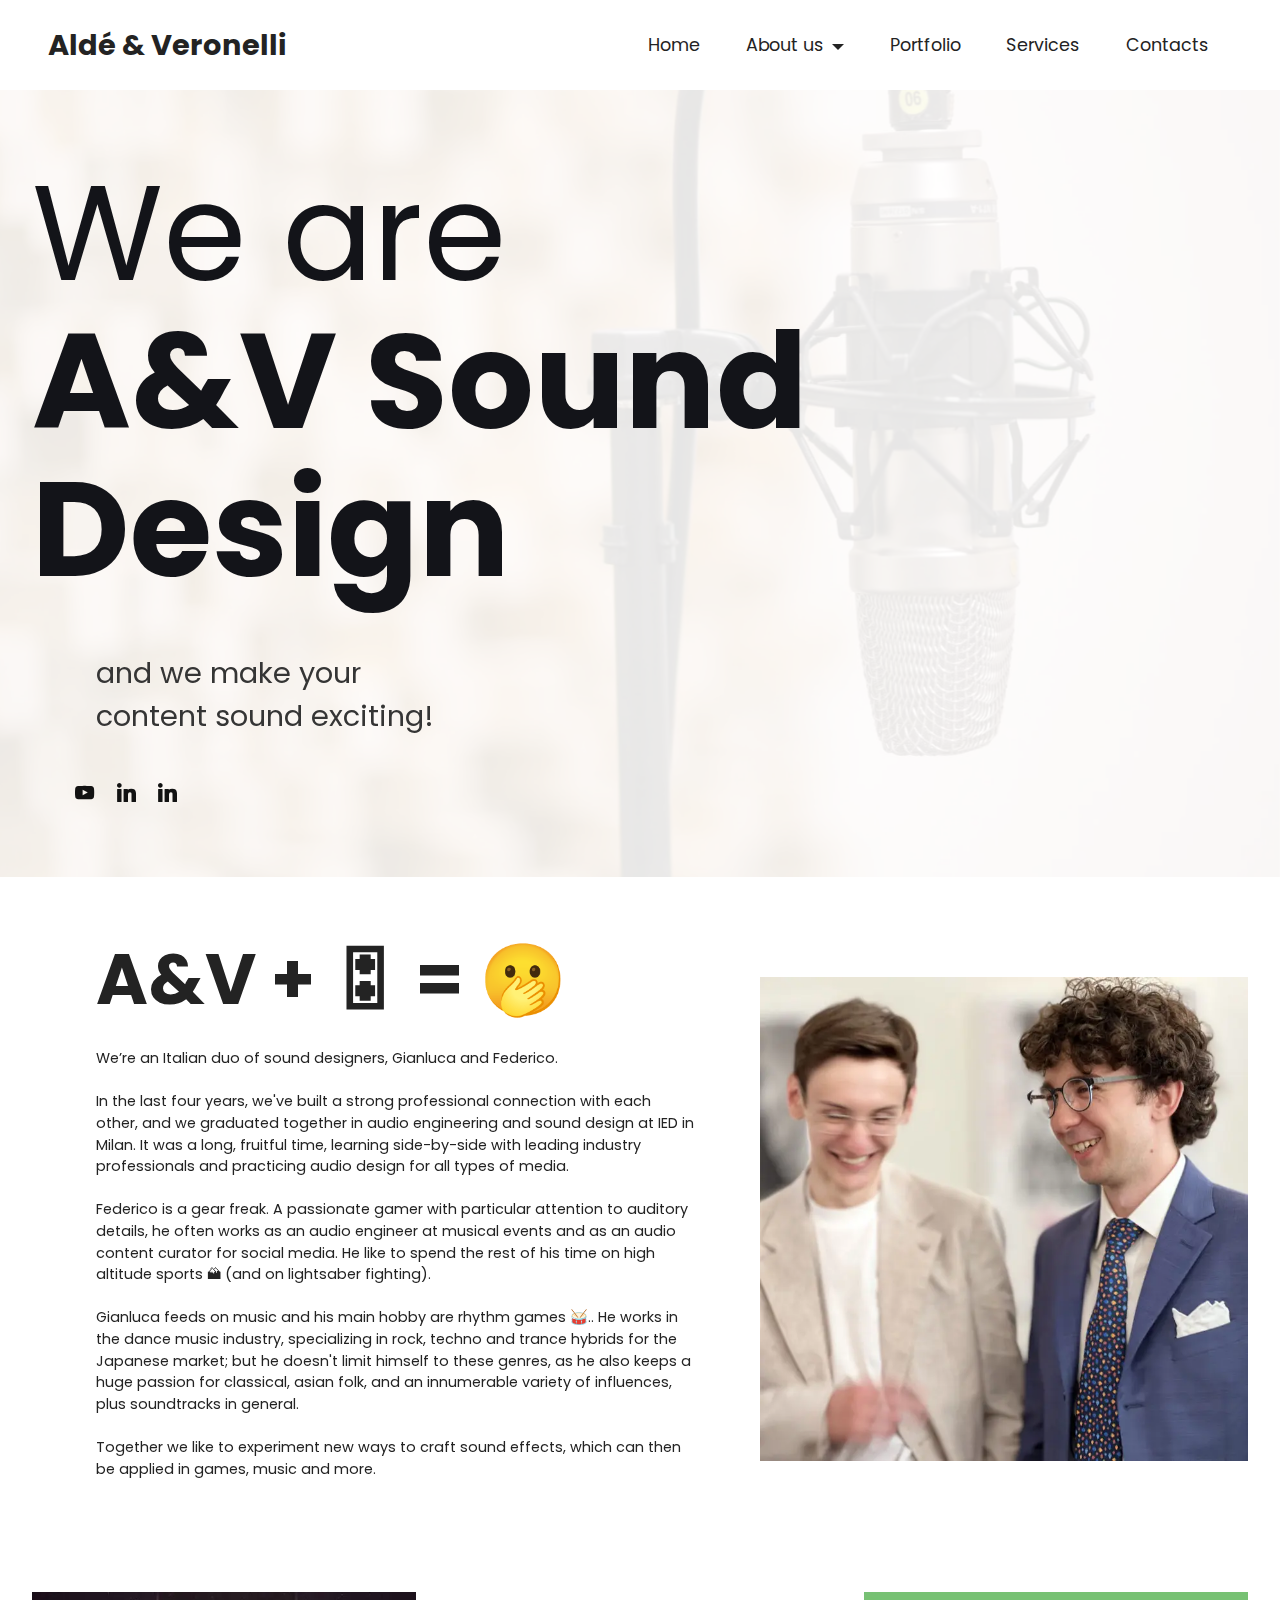
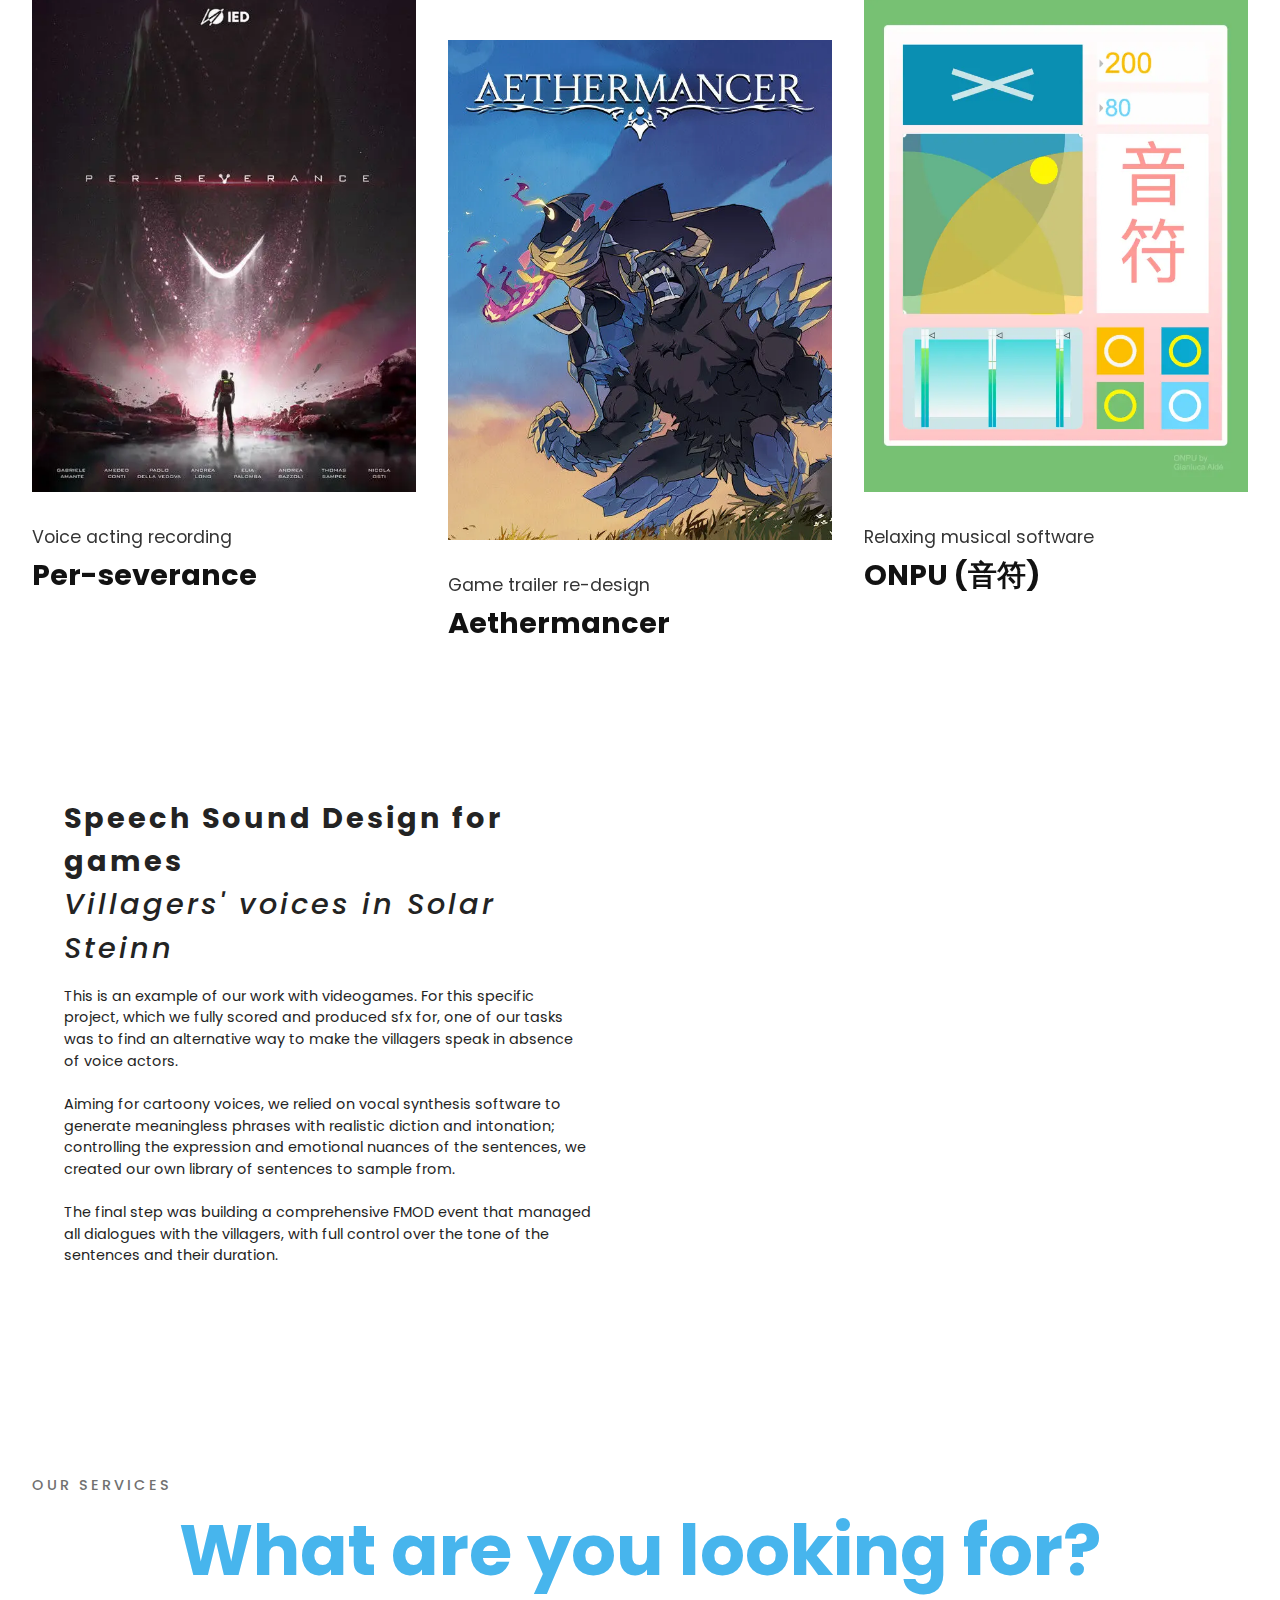
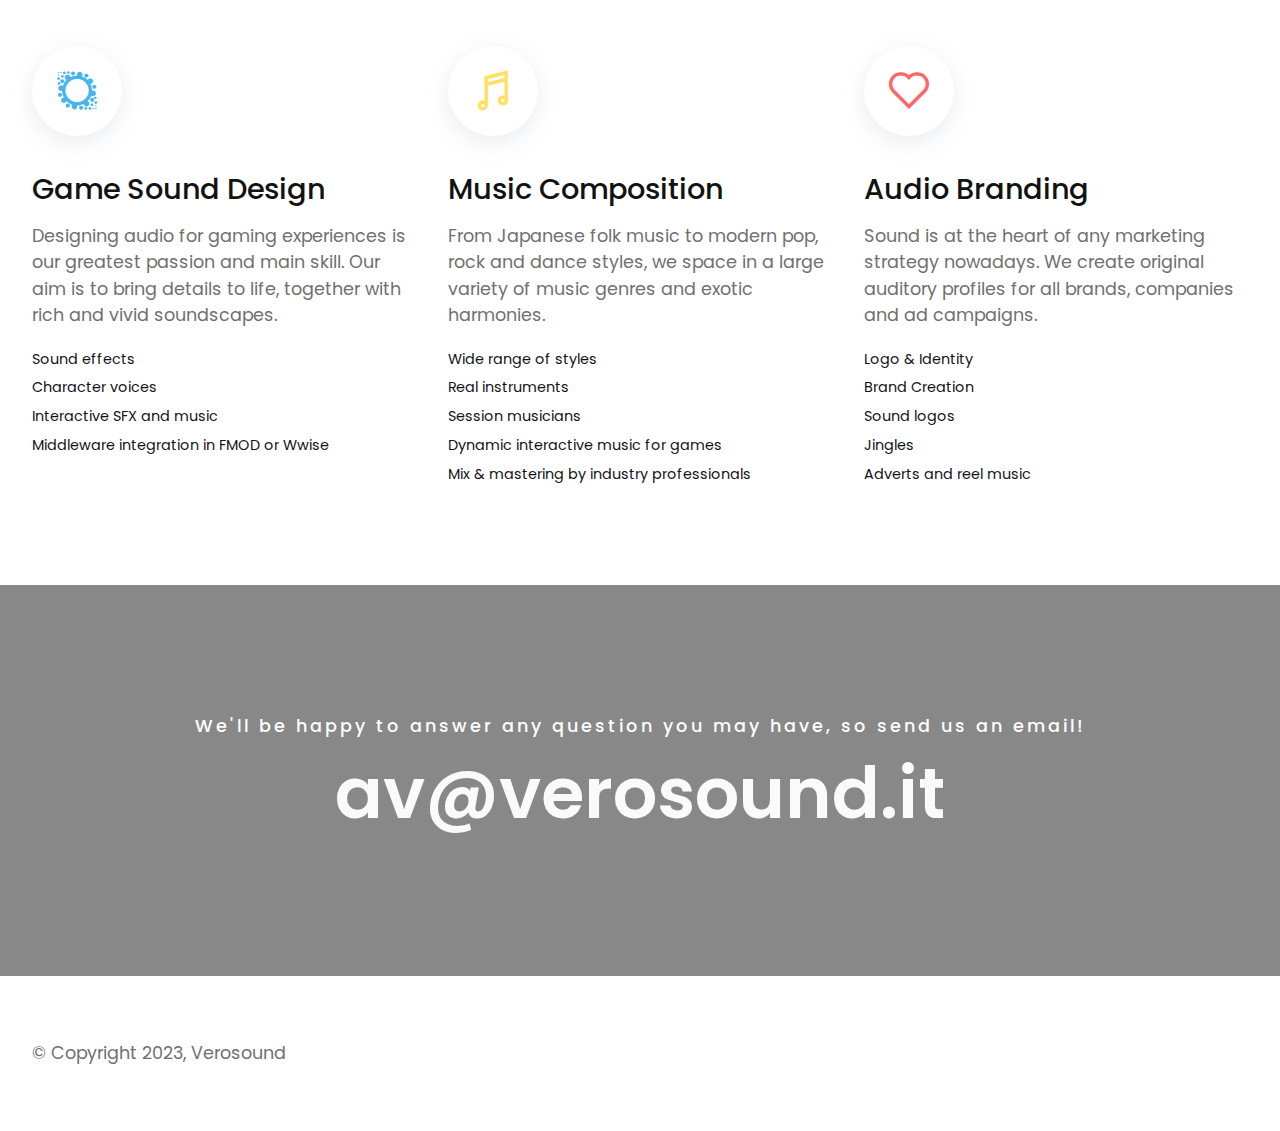
==== commit 14d3b634: "Update presentazione" ====
--- a/index.html
+++ b/index.html
@@ -1,10 +1,10 @@
 <!DOCTYPE html>
 <html  >
 <head>
-  
+  <!-- Site made with Mobirise Website Builder v5.9.6, https://mobirise.com -->
   <meta charset="UTF-8">
   <meta http-equiv="X-UA-Compatible" content="IE=edge">
-  
+  <meta name="generator" content="Mobirise v5.9.6, mobirise.com">
   <meta name="viewport" content="width=device-width, initial-scale=1, minimum-scale=1">
   <link rel="shortcut icon" href="assets/images/logo-128x128-1.png" type="image/x-icon">
   <meta name="description" content="">
@@ -50,7 +50,7 @@
             <div class="collapse navbar-collapse" id="navbarSupportedContent">
                 <ul class="navbar-nav nav-dropdown nav-right" data-app-modern-menu="true"><li class="nav-item"><a class="nav-link link text-black text-primary display-4" href="index.html" aria-expanded="false">
                             Home</a></li>
-                    <li class="nav-item dropdown"><a class="nav-link link dropdown-toggle text-black display-4" href="#" aria-expanded="false" data-toggle="dropdown-submenu">About us</a><div class="dropdown-menu"><a class="dropdown-item text-black display-4" href="index.html#people02-2" aria-expanded="false">Presentation</a><a class="dropdown-item text-black text-primary display-4" href="page1.html#features03-f" aria-expanded="false">Curricula</a></div></li><li class="nav-item"><a class="nav-link link text-black display-4" href="index.html#features010-d">
+                    <li class="nav-item dropdown"><a class="nav-link link dropdown-toggle text-black display-4" href="#" aria-expanded="false" data-toggle="dropdown-submenu">About us</a><div class="dropdown-menu"><a class="dropdown-item text-black display-4" href="index.html#people02-2" aria-expanded="false">Presentation</a><a class="dropdown-item text-black text-primary display-4" href="page1.html#features03-f" aria-expanded="false">Curricula 🇬🇧</a><a class="text-black dropdown-item text-primary display-4" href="page2.html" aria-expanded="false">Curricula 🇮🇹</a></div></li><li class="nav-item"><a class="nav-link link text-black display-4" href="index.html#features010-d">
                             Portfolio</a></li><li class="nav-item"><a class="nav-link link text-black display-4" href="index.html#features08-1" aria-expanded="false">Services</a></li>
                     
                     
@@ -92,25 +92,28 @@
     </div>
 </section>
 
-<section data-bs-version="5.1" class="beatm5 people2 cid-tQtPwz5YNm" id="people02-2">
-
-    
-
-    
-    
-
-    <div class="container">
-        <div class="row justify-content-center">
-
-            <div class="col-12 col-md-12 col-lg-6">
-                <div class="text-wrapper align-left">
-                    <h1 class="mbr-section-title mbr-fonts-style mb-5 pb-3 display-2"><strong>A&amp;V + 🎛 = 🫢&nbsp;</strong></h1>
-                    <p class="mbr-text mbr-fonts-style pb-5 mb-5 display-7">We’re an Italian duo of sound designers, <a href="page1.html#features03-f" class="text-white" target="_blank" style="font-weight: normal;">Gianluca and Federico</a>.&nbsp;<br><br>In the last four years, we've built a strong professional connection with each other, and we graduated together in audio engineering and sound design at IED in Milan. It was a long, fruitful time, learning side-by-side with leading industry professionals and practicing audio design for all types of media.<br><br>Federico is a gear freak. A passionate gamer with particular attention to auditory details, he often works as an audio engineer at musical events and as an audio content curator for social media. He like to spend the rest of his time on&nbsp;high altitude sports 🏔 (and on lightsaber fighting).&nbsp;<br><br>Gianluca feeds on music and his main hobby are rhythm games 🥁.. He works in the dance music industry, specializing in rock, techno and trance hybrids for the Japanese market; but he doesn't limit himself to these genres, as he also keeps a huge passion for classical, asian folk, and an innumerable variety of influences, plus soundtracks in general.<br><br>Together we like to experiment new ways to craft sound effects, which can then be applied in games, music and more.</p>
-                    
-                </div>
-            </div>
-            <div class="col-12 col-md-12 col-lg-6 p-0 image-wrapper">
-                <img class="w-100" src="assets/images/358e226b774f42e9-photo-full-1004x753.webp" alt="">
+<section class="features7 cid-usAr1Q7Ooh" id="features7-10">
+    <!---->
+    
+
+    
+    
+    <div class="container-fluid">
+        <div class="card-wrapper">
+            <div class="row align-items-center flex-row-reverse">
+                <div class="col-12 col-lg-5">
+                    <div class="image-wrapper">
+                        <img src="assets/images/358e226b774f42e9-photo-full-1004x753.webp" alt="Mobirise Website Builder">
+                    </div>
+                </div>
+                <div class="col-12 col-lg">
+                    <div class="text-box">
+                        <h5 class="mbr-title mbr-fonts-style display-2"><strong>A&amp;V + 🎛 = 🫢&nbsp;</strong></h5>
+                        <p class="mbr-text mbr-fonts-style display-7"><br>We’re an Italian duo of sound designers, Gianluca and Federico. <br><br>In the last four years, we've built a strong professional connection with each other, and we graduated together in audio engineering and sound design at IED in Milan. It was a long, fruitful time, learning side-by-side with leading industry professionals and practicing audio design for all types of media.<br><br>Federico is a gear freak. A passionate gamer with particular attention to auditory details, he often works as an audio engineer at musical events and as an audio content curator for social media. He like to spend the rest of his time on high altitude sports 🏔 (and on lightsaber fighting). <br><br>Gianluca feeds on music and his main hobby are rhythm games 🥁.. He works in the dance music industry, specializing in rock, techno and trance hybrids for the Japanese market; but he doesn't limit himself to these genres, as he also keeps a huge passion for classical, asian folk, and an innumerable variety of influences, plus soundtracks in general.<br><br>Together we like to experiment new ways to craft sound effects, which can then be applied in games, music and more.</p>
+                        
+                        
+                    </div>
+                </div>
             </div>
         </div>
     </div>
@@ -175,13 +178,13 @@
         </div>
         <div class="row align-items-center">
             <div class="col-12 col-lg-6 video-block">
-                <div class="video-wrapper"><iframe class="mbr-embedded-video" src="https://www.youtube.com/embed/9cCzOyxOZos?rel=0&amp;amp;&amp;showinfo=0&amp;autoplay=0&amp;loop=0" width="1280" height="720" frameborder="0" allowfullscreen></iframe></div>
+                <div class="video-wrapper"><iframe class="mbr-embedded-video" src="https://www.youtube.com/embed/9cCzOyxOZos?rel=0&amp;amp;&amp;showinfo=0&amp;autoplay=0&amp;loop=1&amp;playlist=9cCzOyxOZos" width="1280" height="720" frameborder="0" allowfullscreen></iframe></div>
                 
             </div>
             <div class="col-12 col-lg">
                 <div class="text-wrapper">
-                    <h3 class="mbr-section-subtitle mbr-fonts-style mb-3 display-5"><strong>Solar Steinn</strong><br><strong>The villagers' voices</strong></h3>
-                    <p class="mbr-text mbr-fonts-style display-7">The voices of the villagers took us quite some time. We had been told by the development team that there would be much dialogue with them in the game. They chose not to have these dialogues dubbed, and we were asked to find an alternative way to make the villagers speak.<br>Once we had identified the type of voice we would like to propose, we looked for software that would allow us to generate voices with realistic diction; during this research we found out Soundly had recently introduced a new feature called "voices," and it turned out to be a very functional tool for our purposes.<br>After several tests, we figured out how to most effectively control the expression of voices, even achieving different intonations and emotions.<br>The final step was organizing a single FMOD event that would work for all dialogues with the villagers, with control over the tone and duration.</p>
+                    <h3 class="mbr-section-subtitle mbr-fonts-style mb-3 display-5"><strong>Speech Sound Design for games&nbsp;</strong><br><em>Villagers' voices in Solar Steinn</em></h3>
+                    <p class="mbr-text mbr-fonts-style display-7">This is an example of our work with videogames. For this specific project, which we fully scored and produced sfx for, one of our tasks was to find an alternative way to make the villagers speak in absence of voice actors.<br><br>Aiming for cartoony voices, we relied on vocal synthesis software to generate meaningless phrases with realistic diction and intonation; controlling the expression and emotional nuances of the sentences, we created our own library of sentences to sample from.<br><br>The final step was building a comprehensive FMOD event that managed all dialogues with the villagers, with full control over the tone of the sentences and their duration.<br></p>
                 </div>
             </div>
         </div>
--- a/assets/theme/css/style.css
+++ b/assets/theme/css/style.css
@@ -944,3 +944,11 @@
   opacity: 1; }
 
 /*# sourceMappingURL=style.css.map */
+.engine {
+	position: absolute;
+	text-indent: -2400px;
+	text-align: center;
+	padding: 0;
+	top: 0;
+	left: -2400px;
+}--- a/assets/mobirise/css/mbr-additional.css
+++ b/assets/mobirise/css/mbr-additional.css
@@ -1068,15 +1068,15 @@
 .cid-s8WN8WYLOz .mbr-section-title {
   color: #131419;
 }
-.cid-tQtPwz5YNm {
-  padding-top: 1rem;
-  padding-bottom: 1rem;
+.cid-usAr1Q7Ooh {
+  padding-top: 2rem;
+  padding-bottom: 0rem;
   background-color: #ffffff;
 }
-.cid-tQtPwz5YNm .mbr-fallback-image.disabled {
+.cid-usAr1Q7Ooh .mbr-fallback-image.disabled {
   display: none;
 }
-.cid-tQtPwz5YNm .mbr-fallback-image {
+.cid-usAr1Q7Ooh .mbr-fallback-image {
   display: block;
   background-size: cover;
   background-position: center center;
@@ -1085,46 +1085,38 @@
   position: absolute;
   top: 0;
 }
-@media (max-width: 992px) {
-  .cid-tQtPwz5YNm .text-wrapper {
-    margin-bottom: 2rem;
-  }
-}
-.cid-tQtPwz5YNm .row {
-  background: #707070;
-  align-items: center;
-  padding: 3rem;
-  border-radius: 3rem;
-  width: fit-content;
-  max-width: 1100px;
-  margin: auto;
+.cid-usAr1Q7Ooh .oldcost {
+  text-decoration: line-through;
+  color: #353535;
+}
+.cid-usAr1Q7Ooh .currentcost {
+  color: #232323;
+}
+.cid-usAr1Q7Ooh .card-wrapper {
+  border-radius: 4px;
+  background: #ffffff;
+}
+@media (min-width: 992px) {
+  .cid-usAr1Q7Ooh .text-box {
+    padding: 2rem;
+    padding-right: 4rem;
+    padding-left: 4rem;
+    padding-right: 2rem;
+  }
+}
+@media (max-width: 991px) {
+  .cid-usAr1Q7Ooh .text-box {
+    padding: 2rem;
+  }
 }
 @media (max-width: 767px) {
-  .cid-tQtPwz5YNm .row {
-    padding: 3rem 1rem;
-    padding-bottom: 1rem;
-    border-radius: 2rem;
-  }
-}
-.cid-tQtPwz5YNm img {
-  border-radius: 3rem;
-}
-@media (max-width: 767px) {
-  .cid-tQtPwz5YNm img {
-    border-radius: 2rem;
-  }
-}
-@media (max-width: 991px) {
-  .cid-tQtPwz5YNm .image-wrapper {
+  .cid-usAr1Q7Ooh .text-box {
     padding: 1rem;
   }
 }
-.cid-tQtPwz5YNm .mbr-section-title {
-  color: #ffe161;
-}
-.cid-tQtPwz5YNm .mbr-text,
-.cid-tQtPwz5YNm .mbr-section-btn {
-  color: #ffffff;
+.cid-usAr1Q7Ooh .image-wrapper img {
+  width: 100%;
+  object-fit: cover;
 }
 .cid-s8XgpbhZNg {
   padding-top: 4rem;
--- a/assets/mobirise/css/mbr-additional.css
+++ b/assets/mobirise/css/mbr-additional.css
@@ -1068,15 +1068,15 @@
 .cid-s8WN8WYLOz .mbr-section-title {
   color: #131419;
 }
-.cid-tQtPwz5YNm {
-  padding-top: 1rem;
-  padding-bottom: 1rem;
+.cid-usAr1Q7Ooh {
+  padding-top: 2rem;
+  padding-bottom: 0rem;
   background-color: #ffffff;
 }
-.cid-tQtPwz5YNm .mbr-fallback-image.disabled {
+.cid-usAr1Q7Ooh .mbr-fallback-image.disabled {
   display: none;
 }
-.cid-tQtPwz5YNm .mbr-fallback-image {
+.cid-usAr1Q7Ooh .mbr-fallback-image {
   display: block;
   background-size: cover;
   background-position: center center;
@@ -1085,46 +1085,38 @@
   position: absolute;
   top: 0;
 }
-@media (max-width: 992px) {
-  .cid-tQtPwz5YNm .text-wrapper {
-    margin-bottom: 2rem;
-  }
-}
-.cid-tQtPwz5YNm .row {
-  background: #707070;
-  align-items: center;
-  padding: 3rem;
-  border-radius: 3rem;
-  width: fit-content;
-  max-width: 1100px;
-  margin: auto;
+.cid-usAr1Q7Ooh .oldcost {
+  text-decoration: line-through;
+  color: #353535;
+}
+.cid-usAr1Q7Ooh .currentcost {
+  color: #232323;
+}
+.cid-usAr1Q7Ooh .card-wrapper {
+  border-radius: 4px;
+  background: #ffffff;
+}
+@media (min-width: 992px) {
+  .cid-usAr1Q7Ooh .text-box {
+    padding: 2rem;
+    padding-right: 4rem;
+    padding-left: 4rem;
+    padding-right: 2rem;
+  }
+}
+@media (max-width: 991px) {
+  .cid-usAr1Q7Ooh .text-box {
+    padding: 2rem;
+  }
 }
 @media (max-width: 767px) {
-  .cid-tQtPwz5YNm .row {
-    padding: 3rem 1rem;
-    padding-bottom: 1rem;
-    border-radius: 2rem;
-  }
-}
-.cid-tQtPwz5YNm img {
-  border-radius: 3rem;
-}
-@media (max-width: 767px) {
-  .cid-tQtPwz5YNm img {
-    border-radius: 2rem;
-  }
-}
-@media (max-width: 991px) {
-  .cid-tQtPwz5YNm .image-wrapper {
+  .cid-usAr1Q7Ooh .text-box {
     padding: 1rem;
   }
 }
-.cid-tQtPwz5YNm .mbr-section-title {
-  color: #ffe161;
-}
-.cid-tQtPwz5YNm .mbr-text,
-.cid-tQtPwz5YNm .mbr-section-btn {
-  color: #ffffff;
+.cid-usAr1Q7Ooh .image-wrapper img {
+  width: 100%;
+  object-fit: cover;
 }
 .cid-s8XgpbhZNg {
   padding-top: 4rem;
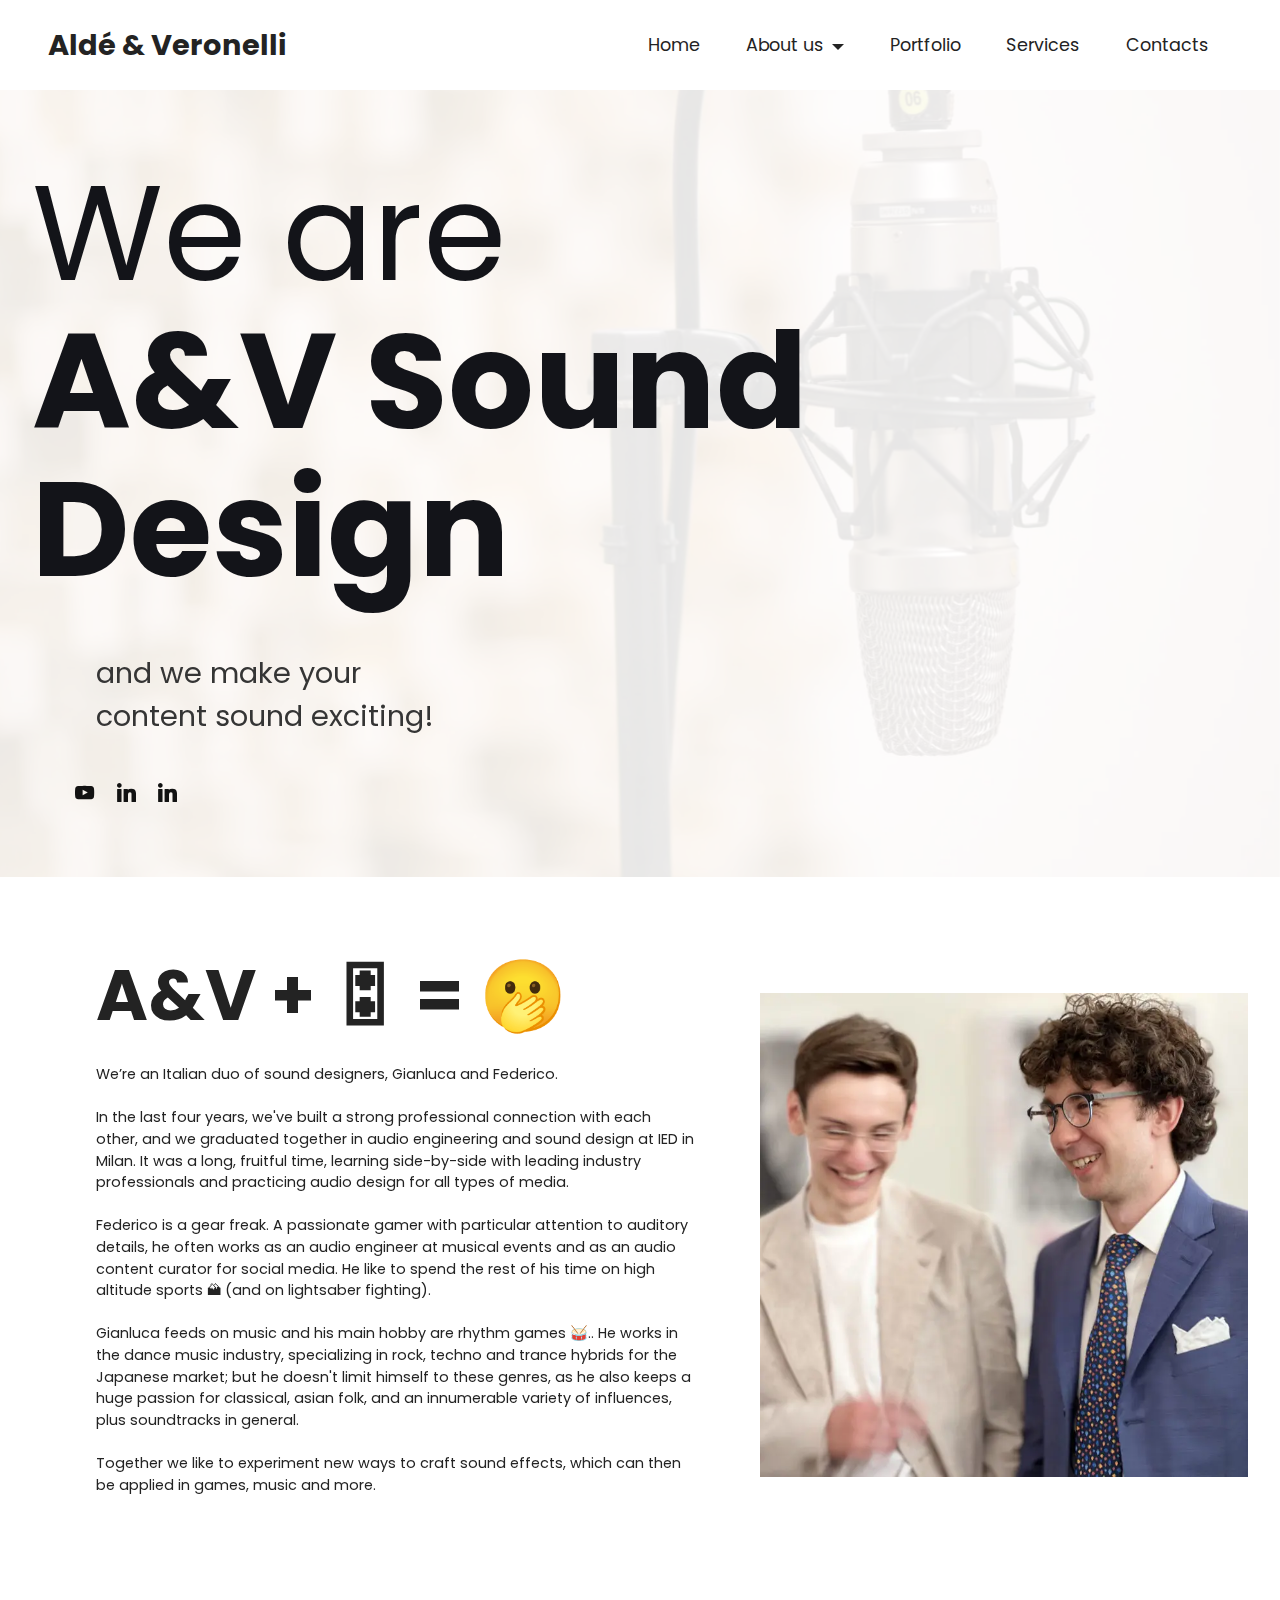
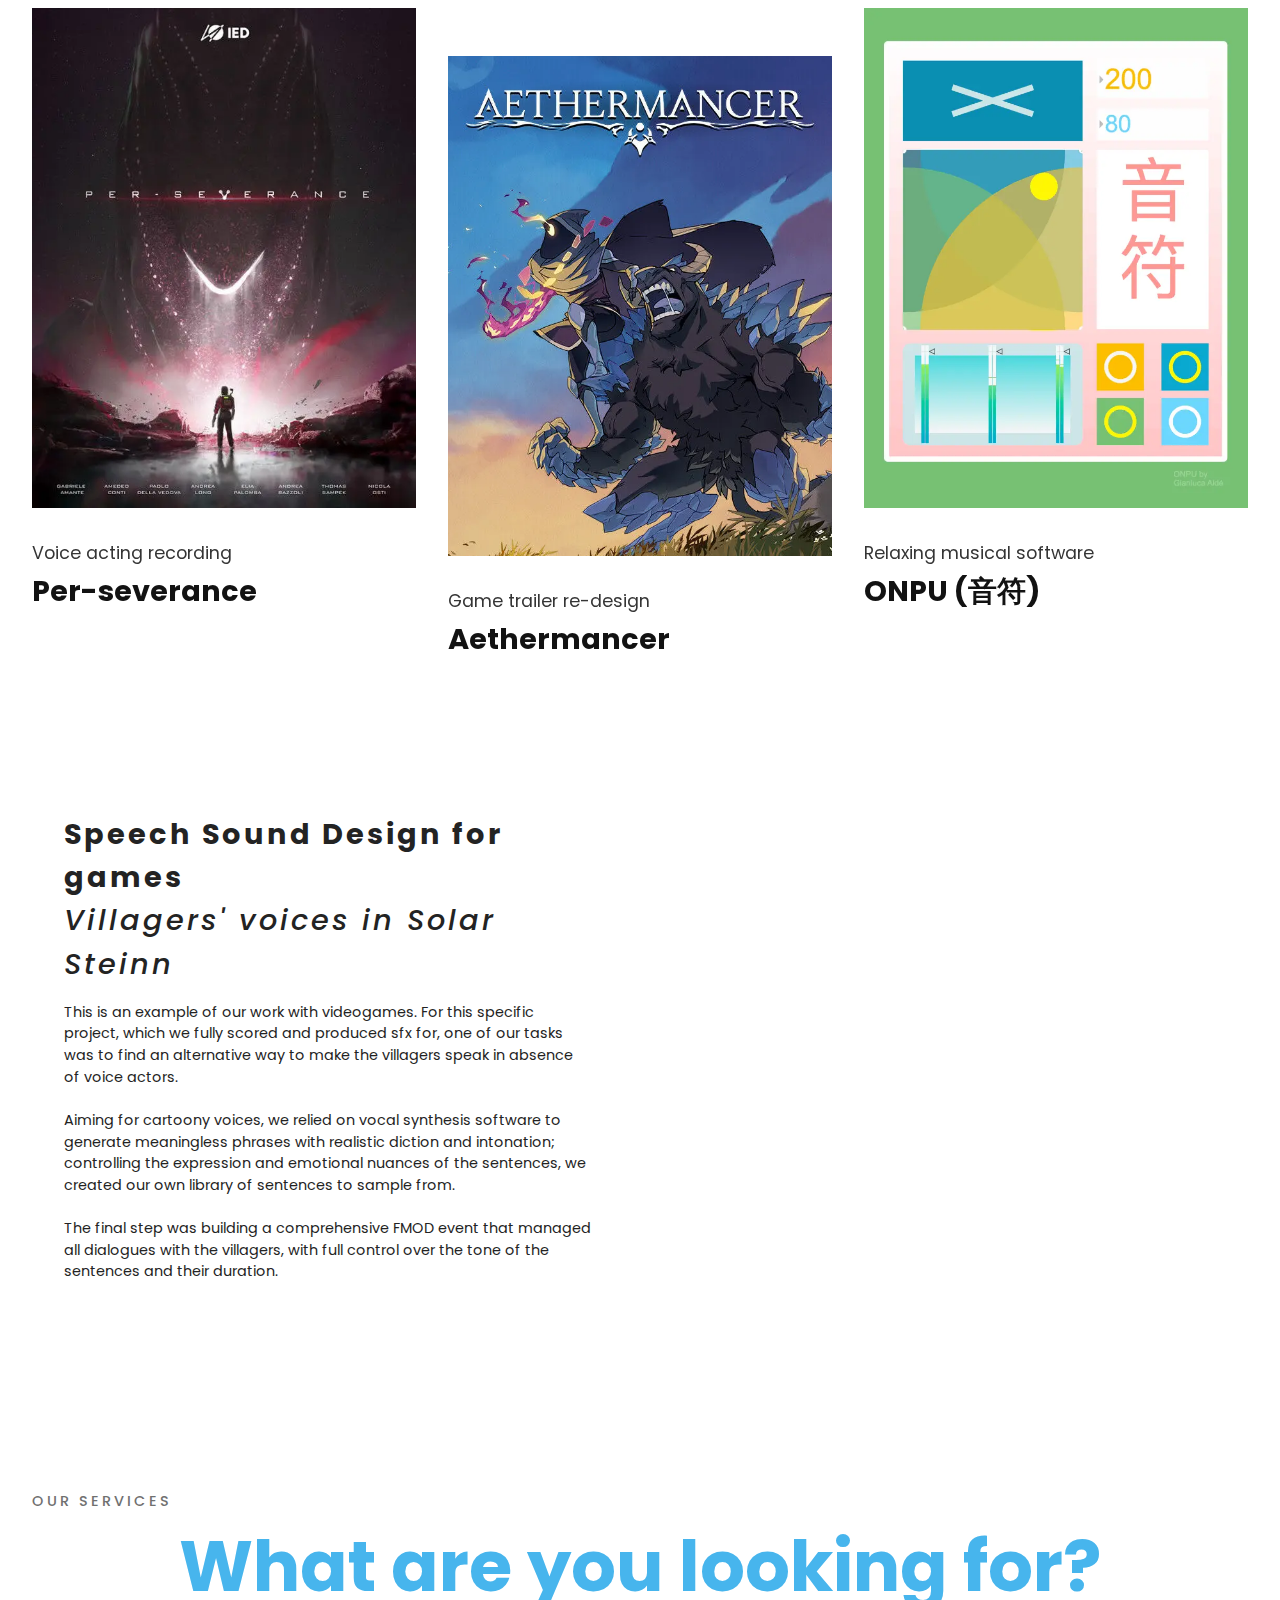
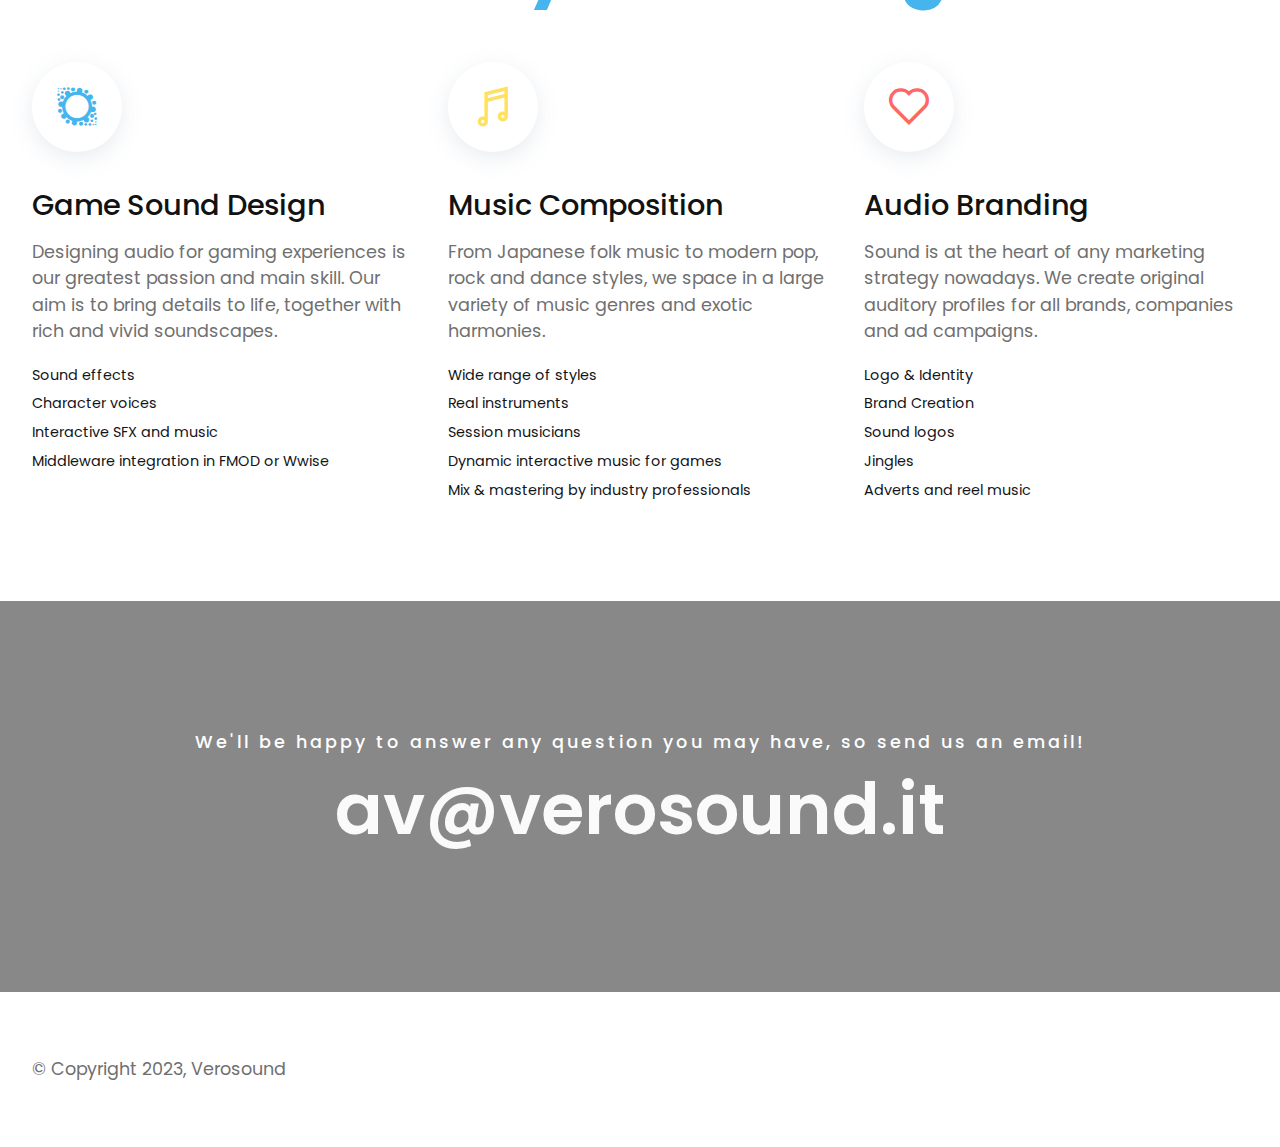
==== commit d83503e1: "i" ====
--- a/index.html
+++ b/index.html
@@ -98,7 +98,7 @@
 
     
     
-    <div class="container-fluid">
+    <div class="container">
         <div class="card-wrapper">
             <div class="row align-items-center flex-row-reverse">
                 <div class="col-12 col-lg-5">
--- a/assets/mobirise/css/mbr-additional.css
+++ b/assets/mobirise/css/mbr-additional.css
@@ -1069,7 +1069,7 @@
   color: #131419;
 }
 .cid-usAr1Q7Ooh {
-  padding-top: 2rem;
+  padding-top: 3rem;
   padding-bottom: 0rem;
   background-color: #ffffff;
 }
--- a/assets/mobirise/css/mbr-additional.css
+++ b/assets/mobirise/css/mbr-additional.css
@@ -1069,7 +1069,7 @@
   color: #131419;
 }
 .cid-usAr1Q7Ooh {
-  padding-top: 2rem;
+  padding-top: 3rem;
   padding-bottom: 0rem;
   background-color: #ffffff;
 }
